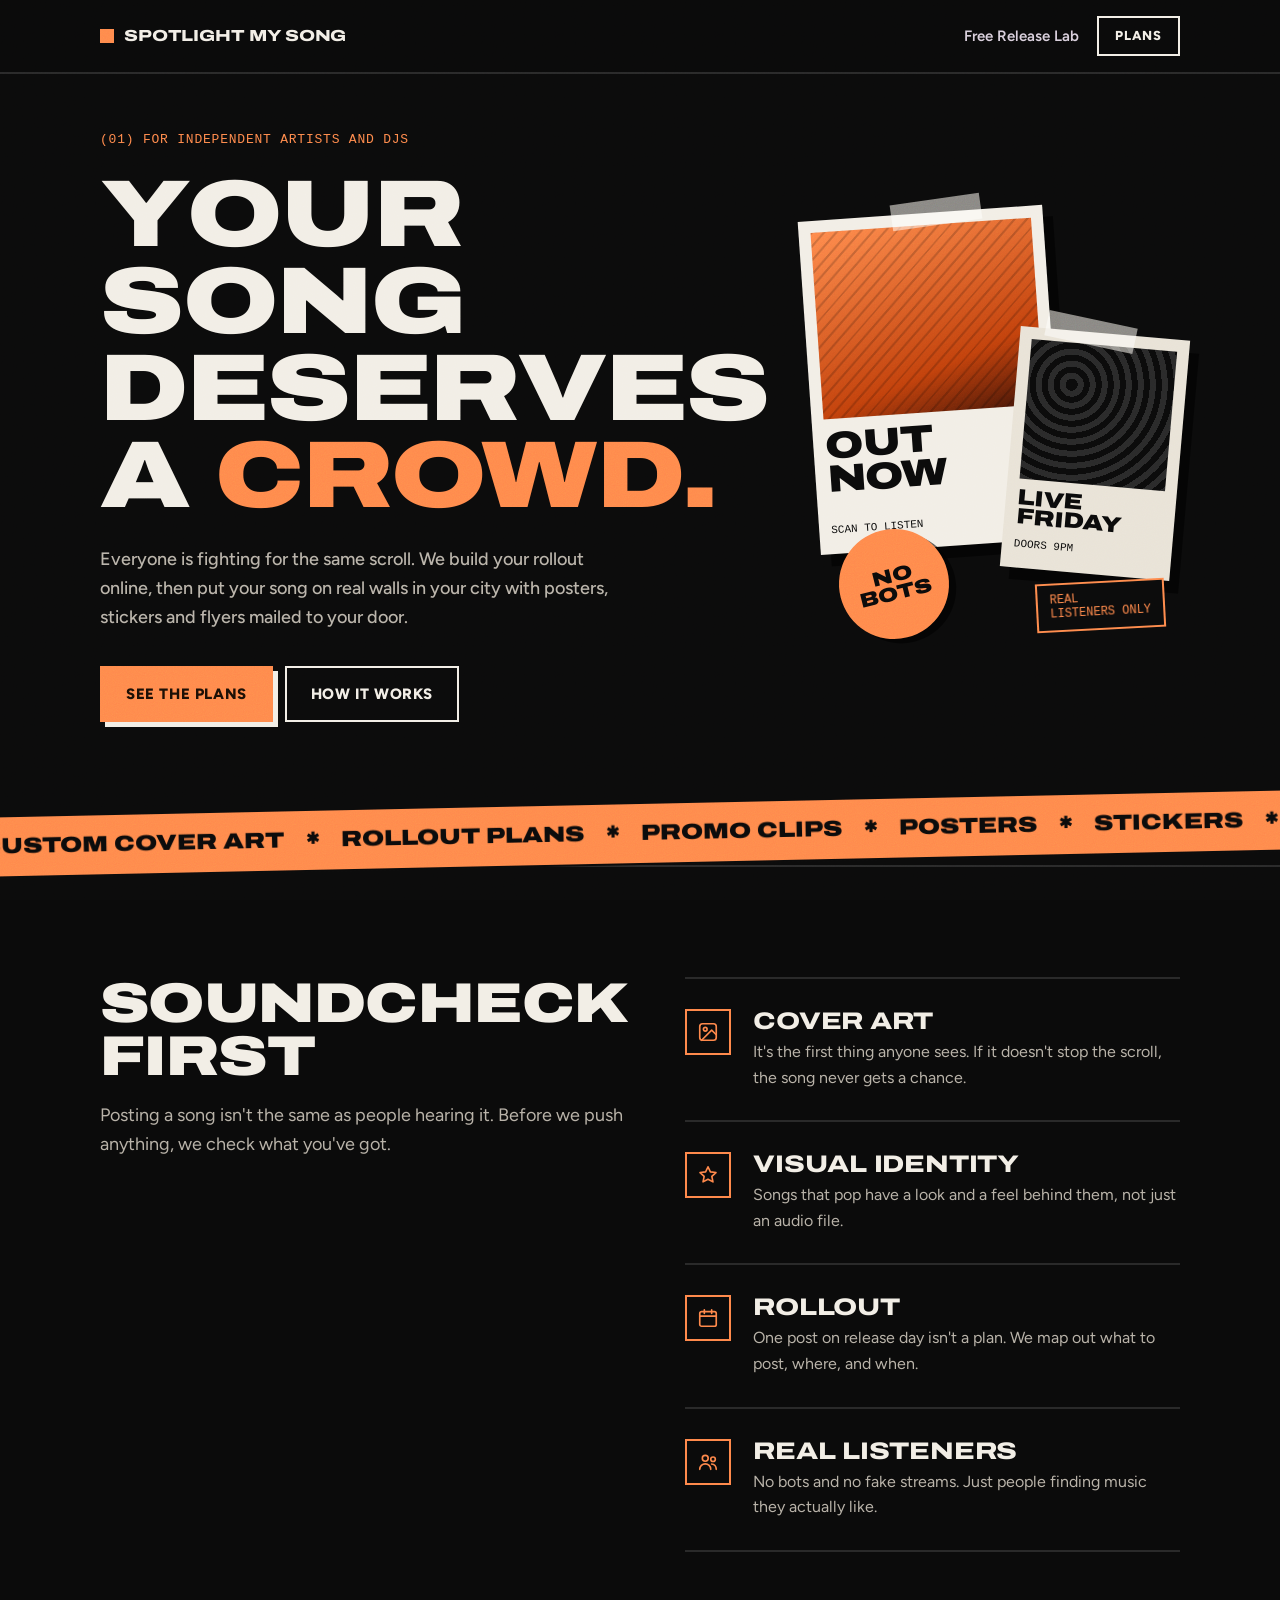
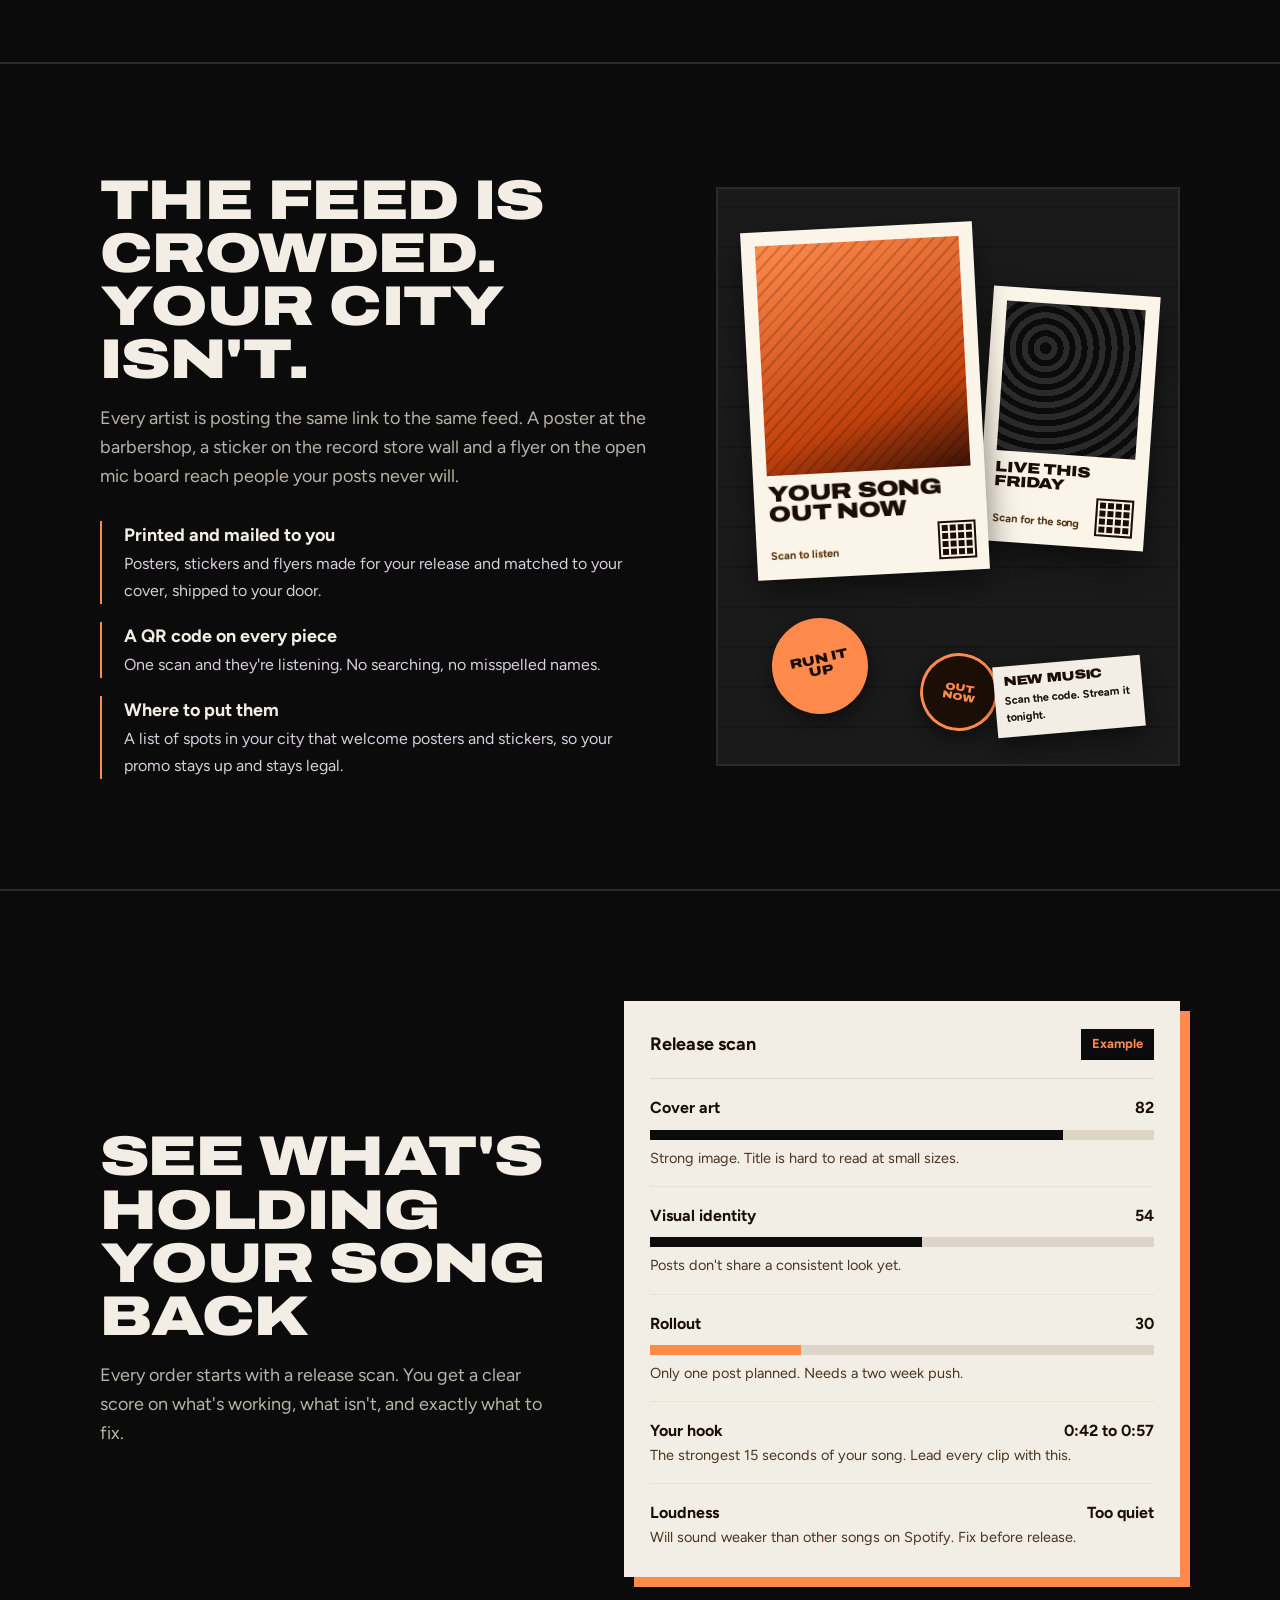
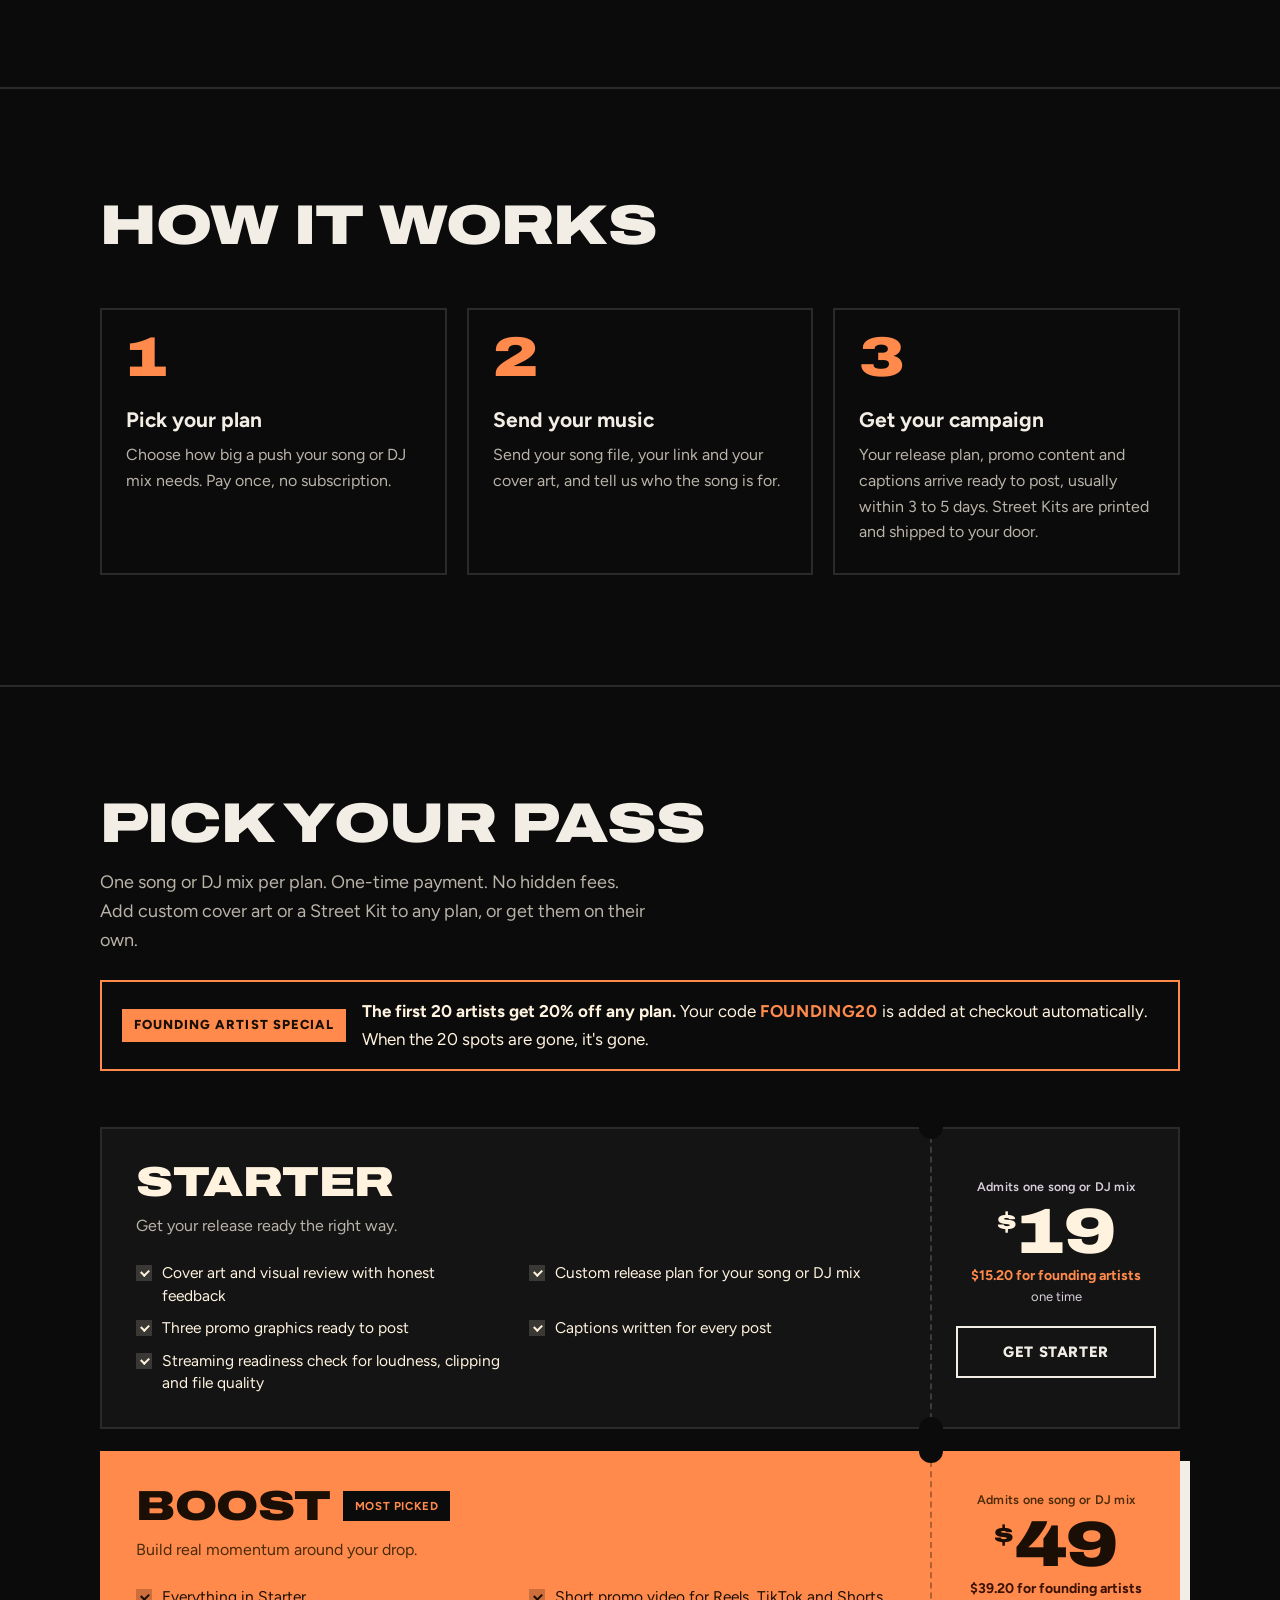
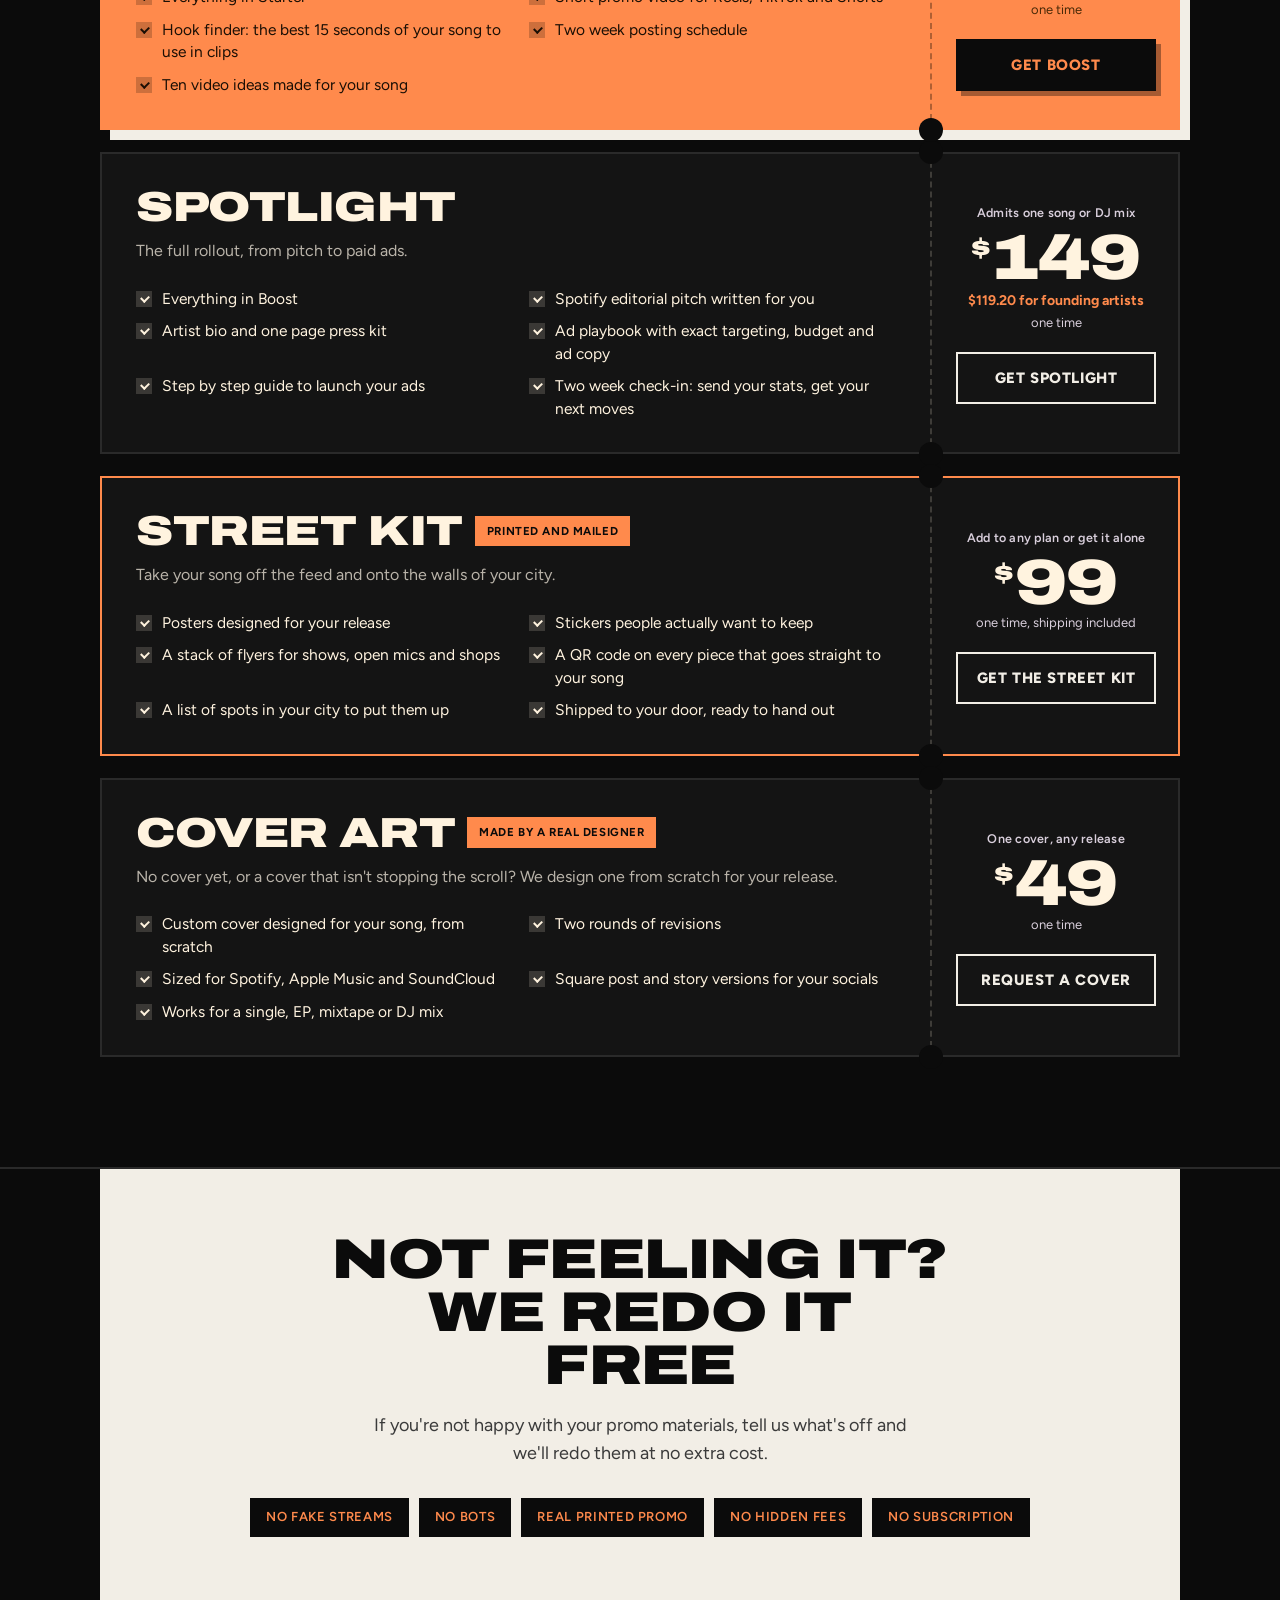
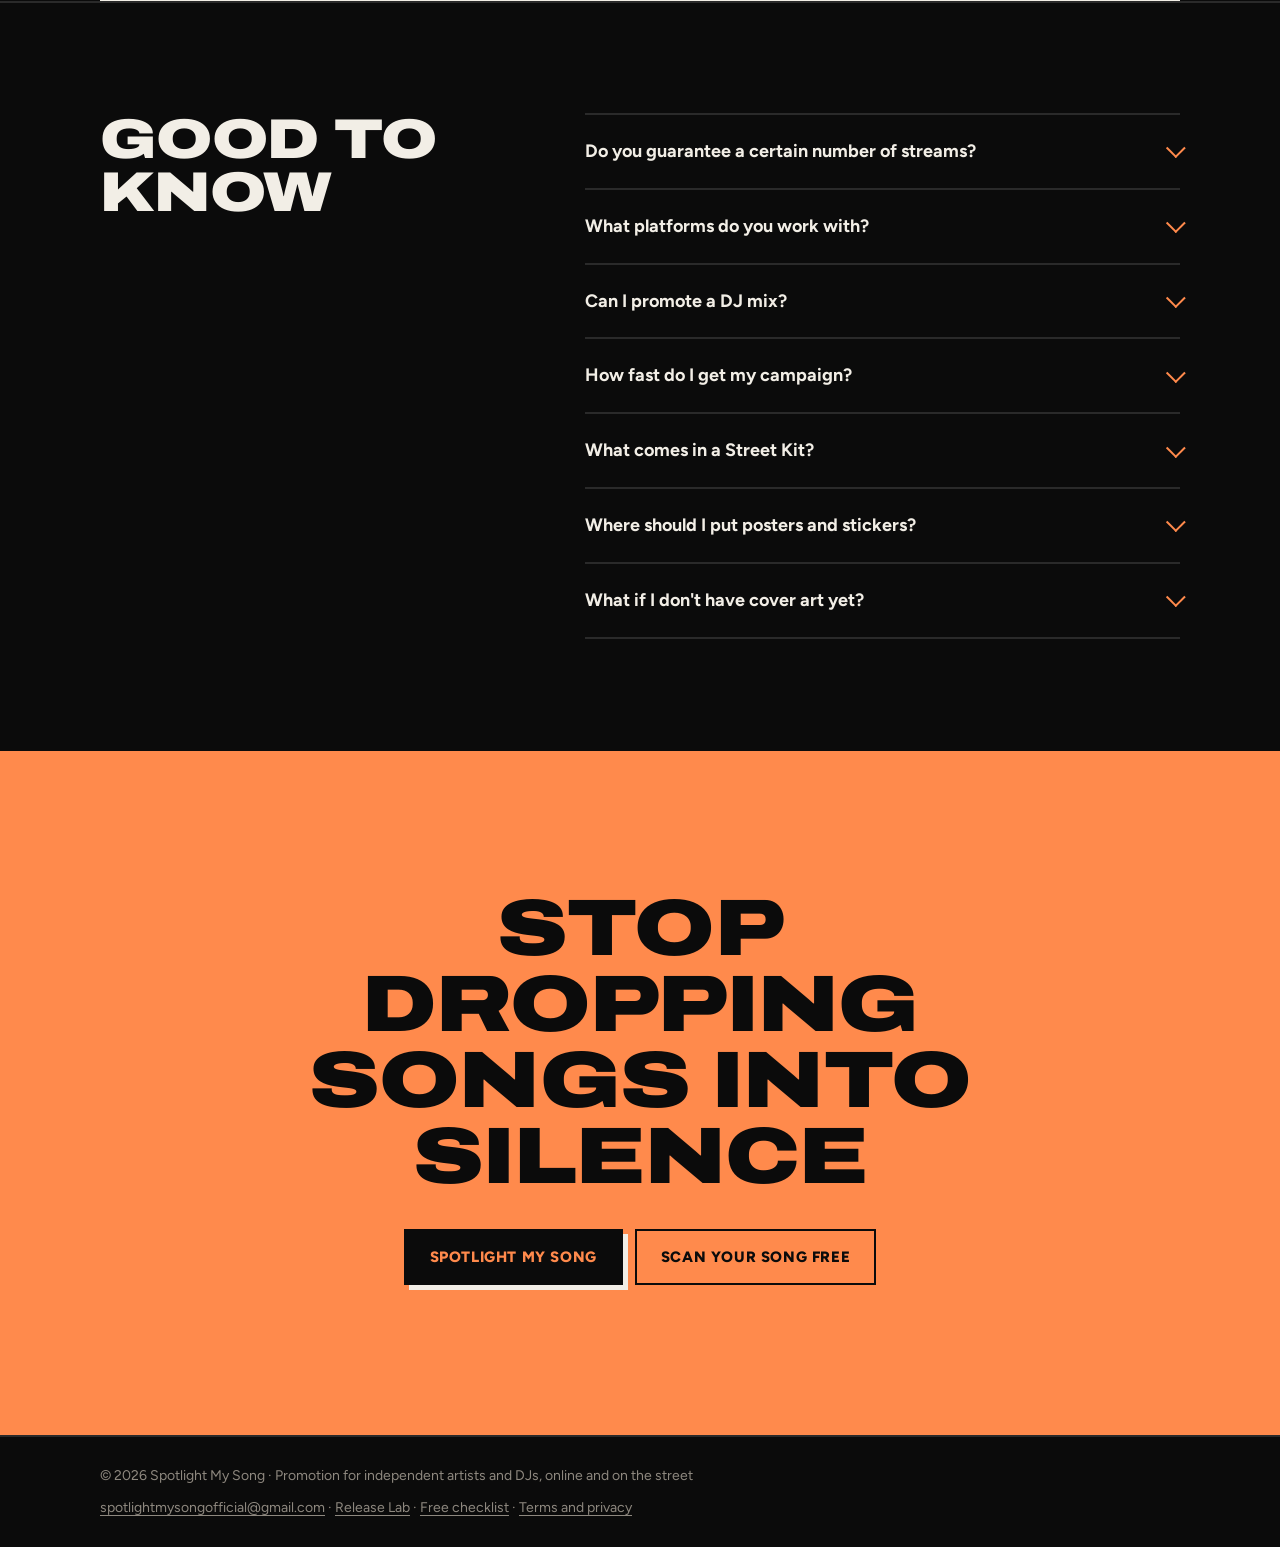
==== index.html @ 92ce1988 "Cover art: one price for any release, drop rush and EP tier Co-Authored-By: Claude Opus 5.5 <noreply" ====
<!doctype html>
<html lang="en">
<head>
<meta charset="utf-8">
<meta name="color-scheme" content="dark">
<meta name="darkreader-lock">

<meta name="viewport" content="width=device-width, initial-scale=1">
<title>Spotlight My Song</title>
<meta name="description" content="Promotion for independent artists and DJs, online and on the street. Release plans, promo content, ad campaigns and printed Street Kits with posters, stickers and flyers mailed to your door.">
<meta name="theme-color" content="#0B0B0B">
<link rel="icon" href="/favicon.png" type="image/png">
<link rel="apple-touch-icon" href="/favicon.png">
<meta property="og:type" content="website">
<meta property="og:url" content="https://spotlightmysong.com/">
<meta property="og:title" content="Spotlight My Song | Promotion for independent artists and DJs">
<meta property="og:description" content="Cover art review, release plans, promo graphics and ad playbooks for your song. One payment, no fake streams.">
<meta property="og:image" content="https://spotlightmysong.com/og.jpg">
<meta name="twitter:card" content="summary_large_image">
<link rel="preconnect" href="https://fonts.googleapis.com">
<link rel="preconnect" href="https://fonts.gstatic.com" crossorigin>
<link href="https://fonts.googleapis.com/css2?family=Big+Shoulders+Display:wght@700;800;900&family=Archivo:wdth,wght@125,800;125,900&family=Figtree:wght@400;500;600;700&display=swap" rel="stylesheet">
<style>
:root{
  --night:#0E0A12;
  --night-2:#18111E;
  --night-3:#221828;
  --line:#33283B;
  --cream:#FFF3DF;
  --smoke:#D9CFDC;
  --tungsten:#FFC46B;
  --amber:#FF9A2E;
  --ember:#E2572F;
  --rose:#E8547F;
}
*{box-sizing:border-box;margin:0;padding:0}
html{scroll-behavior:smooth}
body{background:var(--night);color:var(--cream);font-family:Figtree,system-ui,sans-serif;font-size:17px;line-height:1.6;overflow-x:hidden;-webkit-font-smoothing:antialiased}
a{color:inherit;text-decoration:none}
:focus-visible{outline:2px solid var(--tungsten);outline-offset:3px;border-radius:6px}
.wrap{max-width:1120px;margin:0 auto;padding:0 20px}
.display{font-family:"Big Shoulders Display",Impact,sans-serif;font-weight:900;text-transform:uppercase;line-height:.9;letter-spacing:.005em}

/* film grain over everything, like a photo taken in a venue */
body::after{content:"";position:fixed;inset:0;pointer-events:none;z-index:100;opacity:.09;mix-blend-mode:overlay;
  background-image:url("data:image/svg+xml,%3Csvg xmlns='http://www.w3.org/2000/svg' width='160' height='160'%3E%3Cfilter id='n'%3E%3CfeTurbulence type='fractalNoise' baseFrequency='.9' numOctaves='2' stitchTiles='stitch'/%3E%3C/filter%3E%3Crect width='100%25' height='100%25' filter='url(%23n)'/%3E%3C/svg%3E")}

/* buttons */
.btn{display:inline-flex;align-items:center;justify-content:center;gap:8px;font-weight:700;font-size:16px;padding:16px 30px;border-radius:999px;
  background:linear-gradient(135deg,#FFE0A3,var(--tungsten) 35%,var(--amber));color:#1B0F05;
  box-shadow:0 0 0 1px rgba(255,214,150,.6) inset,0 10px 40px rgba(255,154,46,.35);transition:transform .15s,box-shadow .15s}
.btn:hover{transform:translateY(-2px);box-shadow:0 0 0 1px rgba(255,214,150,.8) inset,0 14px 50px rgba(255,154,46,.5)}
.btn.line{background:rgba(255,243,223,.04);color:var(--cream);box-shadow:0 0 0 1px rgba(255,243,223,.28) inset;backdrop-filter:blur(6px)}

/* nav */
nav{position:absolute;top:0;left:0;right:0;z-index:30}
nav .wrap{display:flex;align-items:center;justify-content:space-between;height:72px}
.logo{white-space:nowrap;display:flex;align-items:center;gap:10px;font-family:"Big Shoulders Display",Impact,"Arial Narrow",sans-serif;font-weight:800;font-size:22px;text-transform:uppercase;letter-spacing:.02em}
.logo svg{width:26px;height:26px}
.nav-link{font-weight:600;font-size:15px;padding:10px 18px;border-radius:999px;box-shadow:0 0 0 1px rgba(255,243,223,.3) inset}
.nav-r{display:flex;align-items:center;gap:18px}
.nav-text{font-weight:600;font-size:15px;color:var(--smoke)}
.nav-text:hover{color:var(--cream)}
@media(max-width:640px){.nav-text{display:none}}

/* ===== HERO: the concert ===== */
.hero{position:relative;min-height:100svh;min-height:100vh;display:flex;flex-direction:column;overflow:hidden;isolation:isolate;
  background:
    radial-gradient(120% 60% at 50% 100%,rgba(255,154,46,.30),transparent 60%),
    radial-gradient(60% 45% at 50% 62%,rgba(232,84,127,.16),transparent 70%),
    linear-gradient(180deg,#07050A 0%,#120B17 45%,#1E1220 100%)}
.rig{position:absolute;top:0;left:0;right:0;height:14px;background:linear-gradient(180deg,#000,#0A070C);z-index:3}
.lamp{position:absolute;top:6px;width:16px;height:16px;border-radius:50%;transform:translateX(-50%);
  background:radial-gradient(circle,#FFFDF5 0 30%,#FFD58A 55%,rgba(255,154,46,0) 72%);
  box-shadow:0 0 30px 10px rgba(255,200,110,.55),0 0 90px 30px rgba(255,154,46,.25);opacity:0;animation:on .6s forwards}
.beam{position:absolute;top:10px;width:560px;height:115%;--o:.7;transform-origin:50% 0;transform:translateX(-50%) rotate(var(--r));
  background:linear-gradient(180deg,rgba(255,236,190,.62) 0%,rgba(255,196,107,.30) 30%,rgba(255,154,46,.10) 62%,rgba(255,154,46,0) 88%);
  clip-path:polygon(48.6% 0,51.4% 0,100% 100%,0 100%);filter:blur(7px);mix-blend-mode:screen;z-index:2;opacity:0;
  animation:on 1.2s forwards,sway var(--d) ease-in-out infinite alternate}
.beam.rose{background:linear-gradient(180deg,rgba(255,190,210,.45) 0%,rgba(232,84,127,.22) 35%,rgba(232,84,127,0) 80%)}
@keyframes on{to{opacity:var(--o,1)}}
@keyframes sway{from{transform:translateX(-50%) rotate(var(--r))}to{transform:translateX(-50%) rotate(var(--r2))}}
.haze{position:absolute;inset:0;z-index:2;pointer-events:none;
  background:radial-gradient(70% 35% at 30% 55%,rgba(255,220,170,.07),transparent 70%),radial-gradient(60% 30% at 75% 48%,rgba(255,200,150,.06),transparent 70%)}
#dust{position:absolute;inset:0;width:100%;height:100%;z-index:2;pointer-events:none;mix-blend-mode:screen}
#crowd{position:absolute;left:0;right:0;bottom:-2px;width:100%;height:42%;z-index:4;pointer-events:none}
.hero-copy{position:relative;z-index:5;flex:1;display:flex;flex-direction:column;align-items:center;justify-content:center;text-align:center;padding:120px 20px 34vh}
.hero h1{font-size:clamp(64px,13.5vw,168px);max-width:12ch;color:#FFFFFF;
  text-shadow:0 2px 0 rgba(0,0,0,.55),0 6px 30px rgba(0,0,0,.85)}
.hero-copy::before{content:"";position:absolute;left:50%;top:44%;width:min(980px,150vw);height:min(760px,95vh);transform:translate(-50%,-50%);z-index:-1;pointer-events:none;
  background:radial-gradient(closest-side,rgba(8,5,11,.88),rgba(8,5,11,.6) 55%,rgba(8,5,11,0))}

.hero p{font-size:clamp(17px,2.2vw,20px);font-weight:500;color:#FFFFFF;max-width:34ch;margin:22px auto 32px;text-shadow:0 1px 2px rgba(0,0,0,.9),0 2px 18px rgba(0,0,0,.85)}
.cta-row{display:flex;flex-wrap:wrap;gap:12px;justify-content:center}

/* ===== sections ===== */
section{padding:110px 0}
.h2{font-size:clamp(48px,8vw,96px)}
.sub{color:var(--smoke);font-size:18px;max-width:46ch;margin-top:18px}

/* soundcheck */
.soundcheck .grid{display:grid;grid-template-columns:5fr 7fr;gap:60px;align-items:start}
.soundcheck .head{position:sticky;top:40px}
.checks{list-style:none;border-top:1px solid var(--line)}
.checks li{display:grid;grid-template-columns:auto 1fr;gap:6px 22px;padding:30px 0;border-bottom:1px solid var(--line)}
.checks .ico{grid-row:span 2;width:46px;height:46px;border-radius:50%;display:grid;place-items:center;
  background:radial-gradient(circle at 50% 35%,rgba(255,196,107,.28),rgba(255,154,46,.06));box-shadow:0 0 0 1px rgba(255,196,107,.35) inset}
.checks .ico svg{width:22px;height:22px;stroke:var(--tungsten);fill:none;stroke-width:1.8;stroke-linecap:round;stroke-linejoin:round}
.checks h3{font-family:"Big Shoulders Display",Impact,"Arial Narrow",sans-serif;font-weight:800;font-size:32px;text-transform:uppercase;line-height:1}
.checks p{color:var(--smoke);font-size:16px}


/* release scan */
.scan .grid{display:grid;grid-template-columns:5fr 6fr;gap:60px;align-items:center}
.scan-card{background:#FBF4E8;color:#1B0F05;border-radius:24px;padding:28px 26px;box-shadow:0 30px 80px rgba(0,0,0,.5),0 0 0 1px rgba(255,196,107,.5)}
.scan-top{display:flex;justify-content:space-between;align-items:center;gap:12px;padding-bottom:18px;border-bottom:1px solid #E6D6BD}
.scan-top b{font-size:18px}
.scan-top span{font-size:13px;font-weight:700;color:#7A4A12;background:#FFE3B0;padding:5px 11px;border-radius:999px}
.row{padding:16px 0;border-bottom:1px solid #EFE2CC}
.row:last-child{border-bottom:0;padding-bottom:0}
.row .t{display:flex;justify-content:space-between;font-weight:700;font-size:16px}
.bar{height:10px;border-radius:999px;background:#EADCC4;margin:9px 0 7px;overflow:hidden}
.bar i{display:block;height:100%;border-radius:999px;background:linear-gradient(90deg,var(--amber),#FFB547)}
.bar i.low{background:linear-gradient(90deg,#C9402A,var(--ember))}
.row p{font-size:14.5px;color:#4A3420}
@media (max-width:860px){.scan .grid{grid-template-columns:1fr;gap:36px}}

/* street */
.street{background:linear-gradient(180deg,var(--night),#140D18)}
.street .grid{display:grid;grid-template-columns:6fr 5fr;gap:60px;align-items:center}
.street .points{list-style:none;margin-top:30px;display:grid;gap:18px}
.street .points li{padding-left:22px;border-left:2px solid var(--tungsten)}
.street .points b{display:block;font-size:18px}
.street .points span{color:var(--smoke);font-size:16px}
.wall{position:relative;aspect-ratio:4/5;border-radius:24px;overflow:hidden;
  background:repeating-linear-gradient(0deg,#2A1E2C 0 38px,#241926 38px 40px),#2A1E2C;box-shadow:0 0 0 1px var(--line) inset,0 30px 80px rgba(0,0,0,.45)}
.wall::before{content:"";position:absolute;inset:0;background:radial-gradient(70% 60% at 50% 20%,rgba(255,196,107,.22),transparent 70%)}
.poster{position:absolute;background:#FBF4E8;color:#1B0F05;padding:14px;box-shadow:0 14px 30px rgba(0,0,0,.5);display:flex;flex-direction:column}
.poster .art{flex:1;border-radius:4px;background:radial-gradient(60% 50% at 50% 35%,#FFC46B,#E2572F 60%,#3A1A2A)}
.poster b{font-family:"Big Shoulders Display",Impact,sans-serif;font-weight:900;text-transform:uppercase;line-height:.9;margin-top:10px}
.poster small{font-size:11px;font-weight:700;color:#5A3712;display:flex;justify-content:space-between;align-items:end;margin-top:6px}
.qr{width:34px;height:34px;flex:none;background:
  conic-gradient(from 90deg at 30% 30%,#1B0F05 25%,transparent 0) 0 0/8px 8px,#FBF4E8;outline:2px solid #1B0F05}
.p1{left:7%;top:7%;width:50%;height:60%;transform:rotate(-3deg);z-index:2}
.p1 b{font-size:clamp(20px,3.4vw,30px)}
.p2{right:6%;top:18%;width:36%;height:44%;transform:rotate(4deg)}
.p2 b{font-size:clamp(15px,2.4vw,20px)}
.p2 .art{background:radial-gradient(60% 50% at 50% 40%,#E8547F,#3A1A2A 70%)}
.sticker{position:absolute;border-radius:50%;display:grid;place-items:center;text-align:center;font-family:"Big Shoulders Display",Impact,sans-serif;font-weight:900;text-transform:uppercase;line-height:.9;box-shadow:0 8px 18px rgba(0,0,0,.45)}
.s1{left:12%;bottom:9%;width:96px;height:96px;background:var(--tungsten);color:#1B0F05;font-size:18px;transform:rotate(-12deg)}
.s2{left:44%;bottom:6%;width:78px;height:78px;background:#1B0F05;color:var(--tungsten);font-size:14px;transform:rotate(9deg);box-shadow:0 0 0 3px var(--tungsten) inset,0 8px 18px rgba(0,0,0,.45)}
.flyer{position:absolute;right:8%;bottom:6%;width:32%;background:#FFE3B0;color:#1B0F05;padding:10px;font-size:11px;font-weight:700;transform:rotate(-5deg);box-shadow:0 10px 22px rgba(0,0,0,.45)}
.flyer b{display:block;font-family:"Big Shoulders Display",Impact,sans-serif;font-weight:900;font-size:18px;text-transform:uppercase;line-height:.9;margin-bottom:4px}
@media (max-width:860px){.street .grid{grid-template-columns:1fr;gap:40px}.wall{max-width:440px;width:100%;margin:0 auto}}

/* steps */
.how{background:linear-gradient(180deg,var(--night),var(--night-2))}
.steps{display:grid;grid-template-columns:repeat(3,1fr);gap:20px;margin-top:56px;list-style:none;counter-reset:s}
.steps li{position:relative;padding:28px 26px 30px;border-radius:20px;background:rgba(255,243,223,.03);box-shadow:0 0 0 1px var(--line) inset}
.steps li::before{counter-increment:s;content:counter(s);display:block;font-family:"Big Shoulders Display",Impact,"Arial Narrow",sans-serif;font-weight:900;font-size:76px;line-height:.8;margin-bottom:22px;
  color:var(--tungsten)}
.steps h3{font-size:21px;font-weight:700;margin-bottom:6px}
.steps p{color:var(--smoke);font-size:16px}

/* ===== tickets ===== */
.plans{background:var(--night-2);position:relative;overflow:hidden}
.plans::before{content:"";position:absolute;top:-200px;left:50%;width:900px;height:600px;transform:translateX(-50%);
  background:radial-gradient(closest-side,rgba(255,170,80,.16),transparent);pointer-events:none}
.plans .wrap{position:relative}
.plans-head{display:flex;justify-content:space-between;align-items:end;gap:20px;flex-wrap:wrap}
.founding{margin:26px 0 6px;padding:18px 22px;border-radius:18px;background:linear-gradient(135deg,rgba(255,196,107,.16),rgba(232,84,127,.10));box-shadow:0 0 0 1px rgba(255,196,107,.45) inset;display:flex;gap:16px;align-items:center;flex-wrap:wrap}
.founding p{color:var(--cream);margin:0;flex:1;min-width:240px}
.f-tag{font-weight:800;font-size:13px;letter-spacing:.08em;text-transform:uppercase;background:var(--tungsten);color:#1B0F05;padding:6px 12px;border-radius:99px}
.founding .code{color:var(--tungsten);letter-spacing:.04em}
.fprice{font-size:14px;font-weight:700;color:var(--tungsten);margin-top:2px}
.ticket.vip .fprice{color:#7A2E00}
.tickets{display:flex;flex-direction:column;gap:22px;margin-top:56px}
.ticket{--paper:var(--night-3);--ink:var(--cream);--muted:var(--smoke);--perf:rgba(255,243,223,.18);
  position:relative;display:grid;grid-template-columns:1fr 250px;background:var(--paper);color:var(--ink);border-radius:22px;
  box-shadow:0 0 0 1px rgba(255,243,223,.08) inset,0 30px 60px rgba(0,0,0,.35)}
.ticket .main{padding:34px 36px}
.ticket .top{display:flex;align-items:center;gap:12px;flex-wrap:wrap}
.ticket h3{font-family:"Big Shoulders Display",Impact,"Arial Narrow",sans-serif;font-weight:900;font-size:56px;text-transform:uppercase;line-height:.85}
.tag{font-size:13px;font-weight:700;padding:6px 12px;border-radius:999px;background:#1B0F05;color:var(--tungsten)}
.ticket .pitch{color:var(--muted);margin-top:10px;font-size:16px}
.ticket ul{list-style:none;display:grid;grid-template-columns:1fr 1fr;gap:10px 28px;margin-top:24px}
.ticket li{position:relative;padding-left:26px;font-size:15.5px;line-height:1.45}
.ticket li::before{content:"";position:absolute;left:0;top:3px;width:16px;height:16px;border-radius:50%;background:currentColor;opacity:.16}
.ticket li::after{content:"";position:absolute;left:5px;top:7px;width:6px;height:4px;border-left:2px solid currentColor;border-bottom:2px solid currentColor;transform:rotate(-45deg)}
.stub{position:relative;display:flex;flex-direction:column;justify-content:center;align-items:center;text-align:center;padding:30px 24px;border-left:2px dashed var(--perf)}
.stub::before,.stub::after{content:"";position:absolute;left:-13px;width:24px;height:24px;border-radius:50%;background:var(--night-2)}
.stub::before{top:-12px}.stub::after{bottom:-12px}
.admit{font-size:12.5px;font-weight:600;color:var(--muted);letter-spacing:.02em}
.price{font-family:"Big Shoulders Display",Impact,"Arial Narrow",sans-serif;font-weight:900;font-size:84px;line-height:.9;margin:6px 0 2px;display:flex;align-items:flex-start}
.price sup{font-size:34px;margin-top:8px;margin-right:2px}
.once{font-size:13px;color:var(--muted);margin-bottom:18px}
.stub .btn{width:100%;padding:14px 18px}
.ticket .btn.line{box-shadow:0 0 0 1px var(--tungsten) inset}
.ticket.kit{box-shadow:0 0 0 2px rgba(255,196,107,.45) inset,0 30px 60px rgba(0,0,0,.35)}
.tag.out{background:var(--tungsten);color:#1B0F05}

/* the VIP ticket */
.ticket.vip{--paper:linear-gradient(115deg,#FFE7B5 0%,#FFC46B 38%,#FF9A2E 100%);--ink:#1B0F05;--muted:#5A3712;--perf:rgba(27,15,5,.35);
  background:var(--paper);box-shadow:0 0 0 1px rgba(255,240,200,.6) inset,0 30px 90px rgba(255,154,46,.35)}
.ticket.vip,.ticket.vip h3,.ticket.vip li,.ticket.vip .price,.ticket.vip .price sup{color:#1B0F05}
.ticket.vip .pitch,.ticket.vip .admit,.ticket.vip .once{color:#4A2A08}
.ticket.vip .main,.ticket.vip .stub{position:relative;z-index:1}
.ticket.vip li::before{opacity:.22}
/* Keep dark-on-gold text dark even when a browser night mode rewrites colors */
:root{color-scheme:dark}
.btn:not(.line){-webkit-text-fill-color:#1B0F05}
.f-tag{-webkit-text-fill-color:#1B0F05}
.ticket.vip h3,.ticket.vip li,.ticket.vip .price,.ticket.vip .price sup{-webkit-text-fill-color:#1B0F05}
.ticket.vip .pitch,.ticket.vip .admit,.ticket.vip .once{-webkit-text-fill-color:#4A2A08}
.ticket.vip .fprice{-webkit-text-fill-color:#7A2E00}
.ticket.vip .tag{-webkit-text-fill-color:var(--tungsten)}
.ticket.vip .btn{-webkit-text-fill-color:currentColor}
.ticket.vip li::before{background:#1B0F05!important}
.ticket.vip li::after{border-color:#1B0F05!important}

.ticket.vip .btn{background:#1B0F05;color:#FFE1A6;box-shadow:none}
.ticket.vip .btn:hover{box-shadow:0 10px 30px rgba(27,15,5,.35)}
.ticket.vip::after{content:"";position:absolute;inset:0;border-radius:22px;pointer-events:none;z-index:0;
  background:linear-gradient(105deg,transparent 40%,rgba(255,255,255,.35) 50%,transparent 60%);background-size:250% 100%;animation:shine 6s ease-in-out infinite}
@keyframes shine{0%,60%{background-position:120% 0}100%{background-position:-120% 0}}

/* promise */
.promise{padding:0}
.promise .band{position:relative;overflow:hidden;border-radius:28px;padding:64px 40px;text-align:center;
  background:radial-gradient(80% 120% at 50% 0%,rgba(255,196,107,.30),transparent 60%),var(--night-3);box-shadow:0 0 0 1px var(--line) inset}
.promise .h2{max-width:14ch;margin:0 auto}
.promise .sub{margin:18px auto 0}
.trust{display:flex;flex-wrap:wrap;justify-content:center;gap:10px;margin-top:30px;list-style:none}
.trust li{font-weight:600;font-size:15px;padding:9px 16px;border-radius:999px;background:rgba(255,196,107,.10);box-shadow:0 0 0 1px rgba(255,196,107,.3) inset;color:#FFE1A6}

/* faq */
.faq .grid{display:grid;grid-template-columns:5fr 7fr;gap:60px}
details{border-bottom:1px solid var(--line);padding:22px 0}
details:first-child{border-top:1px solid var(--line)}
summary{cursor:pointer;font-weight:700;font-size:18px;list-style:none;display:flex;justify-content:space-between;align-items:center;gap:20px}
summary::-webkit-details-marker{display:none}
summary::after{content:"";flex:none;width:12px;height:12px;border-right:2px solid var(--tungsten);border-bottom:2px solid var(--tungsten);transform:rotate(45deg) translateY(-4px);transition:transform .2s}
details[open] summary::after{transform:rotate(-135deg) translateY(-2px)}
details p{color:var(--smoke);margin-top:12px;font-size:16px;max-width:60ch}

/* encore */
.encore .h2{color:#fff;text-shadow:0 4px 30px rgba(0,0,0,.8)}
.encore{position:relative;text-align:center;overflow:hidden;padding:140px 0 150px;
  background:radial-gradient(60% 70% at 50% 100%,rgba(255,154,46,.28),transparent 70%),var(--night)}
.encore .beam{height:100%;--o:.45;animation:on 1s forwards,sway var(--d) ease-in-out infinite alternate}
.encore .wrap{position:relative;z-index:3}
.encore .h2{font-size:clamp(56px,11vw,130px);max-width:11ch;margin:0 auto 34px}

footer{border-top:1px solid var(--line);padding:28px 0;color:var(--smoke);font-size:14px}
footer .wrap{display:flex;justify-content:space-between;flex-wrap:wrap;gap:10px}

.toast{position:fixed;left:50%;bottom:24px;transform:translate(-50%,140px);background:#1B0F05;color:#FFE1A6;
  padding:14px 22px;border-radius:14px;font-weight:600;font-size:15px;box-shadow:0 0 0 1px var(--tungsten) inset,0 20px 50px rgba(0,0,0,.5);
  transition:transform .3s,opacity .3s;opacity:0;visibility:hidden;z-index:60;max-width:calc(100% - 32px);text-align:center}
.toast.show{transform:translate(-50%,0);opacity:1;visibility:visible}

@media (max-width:860px){
  section{padding:84px 0}
  .soundcheck .grid,.faq .grid{grid-template-columns:1fr;gap:36px}
  .soundcheck .head{position:static}
  .steps{grid-template-columns:1fr}
  .ticket{grid-template-columns:1fr}
  .ticket .main{padding:28px 24px 24px}
  .ticket h3{font-size:48px}
  .ticket ul{grid-template-columns:1fr}
  .stub{border-left:0;border-top:2px dashed var(--perf);flex-direction:row;flex-wrap:wrap;justify-content:space-between;text-align:left;padding:22px 24px 26px;gap:4px 16px}
  .stub::before,.stub::after{top:-13px;left:auto}
  .stub::before{left:-12px}.stub::after{right:-12px;bottom:auto}
  .stub .admit{width:100%}
  .price{font-size:70px;margin:0}
  .once{margin:0;align-self:center;flex:1}
  .stub .btn{margin-top:14px}
  .promise .band{padding:52px 22px}
}
@media (max-width:600px){
  .hero-copy{padding:110px 20px 30vh}
  .cta-row{flex-direction:column;width:100%;max-width:340px}
  .beam{width:380px}
  #crowd{height:34%}
  .checks h3{font-size:28px}
  .logo{font-size:18px}
  .logo svg{width:22px;height:22px}
}
@media (prefers-reduced-motion:reduce){
  .beam,.lamp{animation:on .01s forwards!important}
  .ticket.vip::after{animation:none}
  html{scroll-behavior:auto}
}

/* ===== Headlines: wide, heavy, modern grotesk ===== */
.display,.logo,.ticket h3,.poster b,.sticker,.flyer b,.steps li::before,.price,.checks h3{font-family:Archivo,"Big Shoulders Display",Impact,sans-serif;font-weight:900;font-stretch:125%;letter-spacing:-.01em}
.display{line-height:.95;color:var(--cream);text-shadow:none}
.hero h1{font-size:clamp(38px,8vw,100px);max-width:13ch;color:#fff;text-shadow:0 6px 30px rgba(0,0,0,.85)}
.h2{font-size:clamp(30px,4.8vw,56px)}
.encore .h2{font-size:clamp(34px,6.6vw,80px);max-width:13ch;text-shadow:0 4px 30px rgba(0,0,0,.8)}
.logo{font-size:16px;font-weight:800}
.ticket h3{font-size:clamp(28px,4vw,42px);line-height:1}
.checks h3{font-size:24px;font-weight:800}
.price{font-size:64px}
.price sup{font-size:26px}
.steps li::before{font-size:56px}
.p1 b{font-size:clamp(15px,2.4vw,22px)}
.p2 b{font-size:clamp(11px,1.7vw,15px)}
.s1{font-size:13px}.s2{font-size:10px}
.flyer b{font-size:13px}
@media (max-width:860px){.price{font-size:56px}}
@media (max-width:600px){.logo{font-size:13px}.checks h3{font-size:22px}}

/* ===================== STREET REDESIGN ===================== */
html,body{overflow-x:clip}
:root{--xink:#0B0B0B;--xpaper:#F2EEE6;--xorange:#FF8A4C;--xline2:#2A2A2A}
body{background:var(--xink);color:var(--xpaper)}
body::after{opacity:.14}
.beam,.lamp,.haze,.rig,#dust,#crowd{display:none!important}
section{border-top:2px solid var(--xline2)}
.display{color:var(--xpaper);text-transform:uppercase}
.display em{font-style:normal;color:var(--xorange)}
.sub,.steps p,.checks p,details p,.ticket .pitch{color:#B9B3A9}

/* buttons: hard edges, offset shadow */
.btn{border-radius:0;background:var(--xorange);color:#0B0B0B;-webkit-text-fill-color:#0B0B0B;box-shadow:5px 5px 0 var(--xpaper);text-transform:uppercase;letter-spacing:.04em;font-weight:800;font-size:15px;padding:16px 26px;transition:transform .12s,box-shadow .12s}
.btn:hover{transform:translate(-2px,-2px);box-shadow:7px 7px 0 var(--xpaper)}
.btn:active{transform:translate(3px,3px);box-shadow:2px 2px 0 var(--xpaper)}
.btn.line{background:transparent;color:var(--xpaper);-webkit-text-fill-color:var(--xpaper);box-shadow:inset 0 0 0 2px var(--xpaper);backdrop-filter:none}
.btn.line:hover{box-shadow:inset 0 0 0 2px var(--xorange);color:var(--xorange);-webkit-text-fill-color:var(--xorange);transform:none}
.nav-link{border-radius:0;box-shadow:inset 0 0 0 2px var(--xpaper);text-transform:uppercase;font-size:13px;letter-spacing:.06em;font-weight:800}
.logo svg{display:none}
.logo::before{content:"";width:14px;height:14px;background:var(--xorange)}
nav{border-bottom:2px solid var(--xline2);background:rgba(11,11,11,.85);backdrop-filter:blur(8px)}

/* hero */
.hero{min-height:auto;background:var(--xink);display:block;padding:130px 0 70px}
.hero-grid{display:grid;grid-template-columns:7fr 5fr;gap:40px;align-items:center}
.hero-copy{align-items:flex-start;text-align:left;padding:0;flex:none}
.hero-copy::before{display:none}
.kicker{font-family:ui-monospace,"SFMono-Regular",Menlo,monospace;font-size:13px;letter-spacing:.06em;text-transform:uppercase;color:var(--xorange);margin-bottom:20px;display:block}
.hero h1{max-width:none;text-shadow:none;color:var(--xpaper);font-size:clamp(40px,7.4vw,104px);line-height:.92}
.hero p{text-shadow:none;color:#B9B3A9;margin:26px 0 34px;max-width:44ch;font-size:18px}
.cta-row{justify-content:flex-start}
.collage{position:relative;aspect-ratio:4/5;max-width:440px;width:100%;justify-self:end}
.c-poster{position:absolute;background:var(--xpaper);color:#0B0B0B;padding:12px 12px 14px;display:flex;flex-direction:column;box-shadow:10px 12px 0 rgba(0,0,0,.6)}
.c-art{flex:1;display:block;background:
  repeating-linear-gradient(135deg,rgba(0,0,0,.18) 0 2px,transparent 2px 9px),
  linear-gradient(160deg,var(--xorange),#C2410C 70%,#3B1206)}
.c2 .c-art{background:repeating-radial-gradient(circle at 30% 30%,#0B0B0B 0 6px,#2A2A2A 6px 12px)}
.c-poster b{font-family:Archivo,Impact,sans-serif;font-weight:900;font-stretch:125%;text-transform:uppercase;line-height:.9;margin-top:10px;letter-spacing:-.01em}
.c-poster small{display:flex;justify-content:space-between;align-items:end;font-family:ui-monospace,Menlo,monospace;font-size:11px;text-transform:uppercase;margin-top:8px}
.c1{left:0;top:4%;width:66%;height:72%;transform:rotate(-4deg)}
.c1 b{font-size:clamp(22px,3vw,38px)}
.c2{right:0;top:30%;width:46%;height:52%;transform:rotate(5deg);background:#E9E3D7}
.c2 b{font-size:clamp(14px,1.8vw,22px)}
.tape{position:absolute;width:90px;height:26px;background:rgba(242,238,230,.55);mix-blend-mode:screen}
.t1{left:22%;top:1%;transform:rotate(-8deg)}
.t2{right:12%;top:27%;transform:rotate(12deg)}
.c-sticker{position:absolute;left:8%;bottom:4%;width:110px;height:110px;border-radius:50%;background:var(--xorange);color:#0B0B0B;display:grid;place-items:center;text-align:center;font-family:Archivo,Impact,sans-serif;font-weight:900;font-stretch:125%;text-transform:uppercase;font-size:20px;line-height:.9;transform:rotate(-14deg);box-shadow:6px 6px 0 rgba(0,0,0,.6)}
.c-tag{position:absolute;right:4%;bottom:6%;background:#0B0B0B;color:var(--xorange);border:2px solid var(--xorange);padding:8px 12px;font-family:ui-monospace,Menlo,monospace;font-size:12px;text-transform:uppercase;line-height:1.2;transform:rotate(-3deg)}
@media (max-width:860px){.hero{padding:110px 0 50px}.hero-grid{grid-template-columns:1fr}.collage{justify-self:center;max-width:340px;margin-top:10px}}
@media (max-width:600px){.cta-row{flex-direction:row;flex-wrap:wrap;max-width:none}.cta-row .btn{flex:1 1 auto}}

/* ticker */
.ticker{background:var(--xorange);color:#0B0B0B;overflow:hidden;border-top:2px solid #0B0B0B;border-bottom:2px solid #0B0B0B;transform:rotate(-1.2deg);margin:10px -20px 0;position:relative;z-index:2}
.track{display:flex;width:max-content;animation:tick 28s linear infinite}
.track span{font-family:Archivo,Impact,sans-serif;font-weight:900;font-stretch:125%;text-transform:uppercase;font-size:22px;padding:12px 0;white-space:nowrap}
.track span::after{content:"\2731";margin:0 22px;font-size:16px;vertical-align:3px}
@keyframes tick{to{transform:translateX(-50%)}}

/* soundcheck */
.checks{border-top:2px solid var(--xline2)}
.checks li{border-bottom:2px solid var(--xline2)}
.checks .ico{border-radius:0;background:transparent;box-shadow:inset 0 0 0 2px var(--xorange)}
.checks .ico svg{stroke:var(--xorange)}
.checks h3{text-transform:uppercase}

/* street wall */
.street{background:var(--xink)}
.wall{border-radius:0;background:repeating-linear-gradient(0deg,#1A1A1A 0 38px,#151515 38px 40px);box-shadow:inset 0 0 0 2px var(--xline2)}
.wall::before{background:none}
.street .points li{border-left-color:var(--xorange)}
.poster .art{border-radius:0;background:repeating-linear-gradient(135deg,rgba(0,0,0,.18) 0 2px,transparent 2px 9px),linear-gradient(160deg,var(--xorange),#C2410C 70%,#3B1206)}
.p2 .art{background:repeating-radial-gradient(circle at 30% 30%,#0B0B0B 0 6px,#2A2A2A 6px 12px)}
.s1{background:var(--xorange)}
.s2{color:var(--xorange);box-shadow:0 0 0 3px var(--xorange) inset,0 8px 18px rgba(0,0,0,.45)}
.flyer{background:var(--xpaper)}

/* scan card */
.scan-card{border-radius:0;background:var(--xpaper);box-shadow:10px 10px 0 var(--xorange)}
.scan-top span{border-radius:0;background:#0B0B0B;color:var(--xorange)}
.bar{border-radius:0;background:#DDD5C7}.bar i{border-radius:0;background:#0B0B0B}.bar i.low{background:var(--xorange)}

/* steps */
.how{background:var(--xink)}
.steps li{border-radius:0;background:transparent;box-shadow:inset 0 0 0 2px var(--xline2)}
.steps li::before{color:var(--xorange)}

/* plans */
.plans{background:var(--xink)}
.plans::before{display:none}
.ticket{border-radius:0;--paper:#141414;box-shadow:inset 0 0 0 2px var(--xline2)}
.ticket.kit{box-shadow:inset 0 0 0 2px var(--xorange)}
.stub::before,.stub::after{background:var(--xink)}
.tag{border-radius:0;background:var(--xorange);color:#0B0B0B;-webkit-text-fill-color:#0B0B0B;text-transform:uppercase;letter-spacing:.05em;font-size:11.5px}
.ticket.vip{--paper:var(--xorange);background:var(--xorange);box-shadow:10px 10px 0 var(--xpaper)}
.ticket.vip::after{display:none}
.ticket.vip .tag{background:#0B0B0B;color:var(--xorange);-webkit-text-fill-color:var(--xorange)}
.ticket.vip .btn{background:#0B0B0B;color:var(--xorange);-webkit-text-fill-color:var(--xorange);box-shadow:5px 5px 0 rgba(0,0,0,.35)}
.ticket.vip .btn:hover{box-shadow:7px 7px 0 rgba(0,0,0,.35)}
.ticket .btn.line{box-shadow:inset 0 0 0 2px var(--xpaper)}
.ticket li::before{border-radius:0}
.founding{border-radius:0;background:transparent;box-shadow:inset 0 0 0 2px var(--xorange)}
.f-tag{border-radius:0;background:var(--xorange)}
.fprice{color:var(--xorange)}.ticket.vip .fprice{color:#3B1206;-webkit-text-fill-color:#3B1206}

/* promise, faq, encore */
.promise .band{border-radius:0;background:var(--xpaper);color:#0B0B0B;box-shadow:none}
.promise .band .h2{color:#0B0B0B}
.promise .band .sub{color:#3A3A3A}
.trust li{border-radius:0;background:#0B0B0B;color:var(--xorange);box-shadow:none;text-transform:uppercase;font-size:13px;letter-spacing:.05em}
details,details:first-child{border-color:var(--xline2);border-width:2px}
summary::after{border-color:var(--xorange)}
.encore{background:var(--xorange);border-top:2px solid #0B0B0B}
.encore .h2{color:#0B0B0B;text-shadow:none}
.encore .btn{background:#0B0B0B;color:var(--xorange);-webkit-text-fill-color:var(--xorange);box-shadow:5px 5px 0 var(--xpaper)}
.encore .btn.line{background:transparent;color:#0B0B0B;-webkit-text-fill-color:#0B0B0B;box-shadow:inset 0 0 0 2px #0B0B0B}
.encore .cta-row{justify-content:center}
footer{border-top:2px solid var(--xline2);color:#8E887F}
footer a{text-decoration:underline;text-underline-offset:3px}
.toast{border-radius:0;background:var(--xorange);color:#0B0B0B;box-shadow:5px 5px 0 var(--xpaper)}
@media (prefers-reduced-motion:reduce){.track{animation:none}}
.tag.out{background:var(--xorange);color:#0B0B0B}
.founding .code{color:var(--xorange)}
</style>
</head>
<body>

<nav>
  <div class="wrap">
    <a href="#" class="logo" aria-label="Spotlight My Song home">
      <svg viewBox="0 0 32 32" aria-hidden="true"><defs><linearGradient id="lg" x1="0" y1="0" x2="0" y2="1"><stop offset="0" stop-color="#FFF3DF"/><stop offset="1" stop-color="#FF9A2E"/></linearGradient></defs><circle cx="16" cy="5" r="4" fill="#FFC46B"/><path d="M13.5 8 L2 30 H30 L18.5 8 Z" fill="url(#lg)" opacity=".85"/></svg>
      Spotlight My Song
    </a>
    <div class="nav-r"><a href="/lab/" class="nav-text">Free Release Lab</a><a href="#plans" class="nav-link">Plans</a></div>
  </div>
</nav>

<header class="hero">
  <canvas id="dust" aria-hidden="true" hidden></canvas>
  <svg id="crowd" viewBox="0 0 1200 320" aria-hidden="true" hidden></svg>
  <div class="wrap hero-grid">
    <div class="hero-copy">
      <span class="kicker">(01) For independent artists and DJs</span>
      <h1 class="display">Your song deserves a <em>crowd.</em></h1>
      <p>Everyone is fighting for the same scroll. We build your rollout online, then put your song on real walls in your city with posters, stickers and flyers mailed to your door.</p>
      <div class="cta-row">
        <a href="#plans" class="btn">See the plans</a>
        <a href="#how" class="btn line">How it works</a>
      </div>
    </div>
    <div class="collage" aria-hidden="true">
      <div class="c-poster c1"><span class="c-art"></span><b>Out now</b><small>Scan to listen <i class="qr"></i></small></div>
      <div class="c-poster c2"><span class="c-art"></span><b>Live Friday</b><small>Doors 9pm</small></div>
      <span class="tape t1"></span><span class="tape t2"></span>
      <div class="c-sticker">No<br>bots</div>
      <div class="c-tag">Real<br>listeners only</div>
    </div>
  </div>
</header>

<div class="ticker" aria-hidden="true"><div class="track">
  <span>Custom cover art</span><span>Rollout plans</span><span>Promo clips</span><span>Posters</span><span>Stickers</span><span>Flyers</span><span>No bots</span><span>No fake streams</span><span>One payment</span>
  <span>Custom cover art</span><span>Rollout plans</span><span>Promo clips</span><span>Posters</span><span>Stickers</span><span>Flyers</span><span>No bots</span><span>No fake streams</span><span>One payment</span>
</div></div>

<section class="soundcheck">
  <div class="wrap grid">
    <div class="head">
      <h2 class="display h2">Soundcheck first</h2>
      <p class="sub">Posting a song isn't the same as people hearing it. Before we push anything, we check what you've got.</p>
    </div>
    <ul class="checks">
      <li>
        <span class="ico"><svg viewBox="0 0 24 24"><rect x="3" y="3" width="18" height="18" rx="3"/><circle cx="9" cy="9" r="2"/><path d="M21 15l-5-5L5 21"/></svg></span>
        <h3>Cover art</h3>
        <p>It's the first thing anyone sees. If it doesn't stop the scroll, the song never gets a chance.</p>
      </li>
      <li>
        <span class="ico"><svg viewBox="0 0 24 24"><path d="M12 3l2.6 5.6 6.1.7-4.5 4.2 1.2 6L12 16.6 6.6 19.5l1.2-6L3.3 9.3l6.1-.7z"/></svg></span>
        <h3>Visual identity</h3>
        <p>Songs that pop have a look and a feel behind them, not just an audio file.</p>
      </li>
      <li>
        <span class="ico"><svg viewBox="0 0 24 24"><rect x="3" y="5" width="18" height="16" rx="2"/><path d="M3 10h18M8 3v4M16 3v4"/></svg></span>
        <h3>Rollout</h3>
        <p>One post on release day isn't a plan. We map out what to post, where, and when.</p>
      </li>
      <li>
        <span class="ico"><svg viewBox="0 0 24 24"><circle cx="9" cy="8" r="3.2"/><path d="M3 20c0-3.3 2.7-6 6-6s6 2.7 6 6"/><circle cx="17.5" cy="9" r="2.5"/><path d="M16 14.2c2.8.2 5 2.6 5 5.8"/></svg></span>
        <h3>Real listeners</h3>
        <p>No bots and no fake streams. Just people finding music they actually like.</p>
      </li>
    </ul>
  </div>
</section>

<section class="street" id="street">
  <div class="wrap grid">
    <div>
      <h2 class="display h2">The feed is crowded. Your city isn't.</h2>
      <p class="sub">Every artist is posting the same link to the same feed. A poster at the barbershop, a sticker on the record store wall and a flyer on the open mic board reach people your posts never will.</p>
      <ul class="points">
        <li><b>Printed and mailed to you</b><span>Posters, stickers and flyers made for your release and matched to your cover, shipped to your door.</span></li>
        <li><b>A QR code on every piece</b><span>One scan and they're listening. No searching, no misspelled names.</span></li>
        <li><b>Where to put them</b><span>A list of spots in your city that welcome posters and stickers, so your promo stays up and stays legal.</span></li>
      </ul>
    </div>
    <div class="wall" aria-label="Example Street Kit: posters, stickers and a flyer on a wall">
      <div class="poster p1"><div class="art"></div><b>Your song<br>out now</b><small><span>Scan to listen</span><i class="qr"></i></small></div>
      <div class="poster p2"><div class="art"></div><b>Live this Friday</b><small><span>Scan for the song</span><i class="qr"></i></small></div>
      <div class="sticker s1">Run it<br>up</div>
      <div class="sticker s2">Out<br>now</div>
      <div class="flyer"><b>New music</b>Scan the code. Stream it tonight.</div>
    </div>
  </div>
</section>

<section class="scan">
  <div class="wrap grid">
    <div>
      <h2 class="display h2">See what's holding your song back</h2>
      <p class="sub">Every order starts with a release scan. You get a clear score on what's working, what isn't, and exactly what to fix.</p>
    </div>
    <div class="scan-card" aria-label="Example release scan">
      <div class="scan-top"><b>Release scan</b><span>Example</span></div>
      <div class="row"><div class="t"><span>Cover art</span><span>82</span></div><div class="bar"><i style="width:82%"></i></div><p>Strong image. Title is hard to read at small sizes.</p></div>
      <div class="row"><div class="t"><span>Visual identity</span><span>54</span></div><div class="bar"><i style="width:54%"></i></div><p>Posts don't share a consistent look yet.</p></div>
      <div class="row"><div class="t"><span>Rollout</span><span>30</span></div><div class="bar"><i class="low" style="width:30%"></i></div><p>Only one post planned. Needs a two week push.</p></div>
      <div class="row"><div class="t"><span>Your hook</span><span>0:42 to 0:57</span></div><p>The strongest 15 seconds of your song. Lead every clip with this.</p></div>
      <div class="row"><div class="t"><span>Loudness</span><span>Too quiet</span></div><p>Will sound weaker than other songs on Spotify. Fix before release.</p></div>
    </div>
  </div>
</section>

<section class="how" id="how">
  <div class="wrap">
    <h2 class="display h2">How it works</h2>
    <ol class="steps">
      <li><h3>Pick your plan</h3><p>Choose how big a push your song or DJ mix needs. Pay once, no subscription.</p></li>
      <li><h3>Send your music</h3><p>Send your song file, your link and your cover art, and tell us who the song is for.</p></li>
      <li><h3>Get your campaign</h3><p>Your release plan, promo content and captions arrive ready to post, usually within 3 to 5 days. Street Kits are printed and shipped to your door.</p></li>
    </ol>
  </div>
</section>

<section class="plans" id="plans">
  <div class="wrap">
    <div class="plans-head">
      <div>
        <h2 class="display h2">Pick your pass</h2>
        <p class="sub">One song or DJ mix per plan. One-time payment. No hidden fees. Add custom cover art or a Street Kit to any plan, or get them on their own.</p>
      </div>
    </div>
    <div class="founding" id="founding" hidden>
      <span class="f-tag">Founding Artist special</span>
      <p><b>The first 20 artists get 20% off any plan.</b> Your code <b class="code">FOUNDING20</b> is added at checkout automatically. When the 20 spots are gone, it's gone.</p>
    </div>

    <div class="tickets">
      <article class="ticket">
        <div class="main">
          <div class="top"><h3>Starter</h3></div>
          <p class="pitch">Get your release ready the right way.</p>
          <ul>
            <li>Cover art and visual review with honest feedback</li>
            <li>Custom release plan for your song or DJ mix</li>
            <li>Three promo graphics ready to post</li>
            <li>Captions written for every post</li>
            <li>Streaming readiness check for loudness, clipping and file quality</li>
          </ul>
        </div>
        <div class="stub">
          <span class="admit">Admits one song or DJ mix</span>
          <div class="price"><sup>$</sup>19</div>
          <span class="once">one time</span>
          <a href="https://buy.stripe.com/28E28qdlX9ce2O96oC2ZO02" class="btn line" data-plan="starter">Get Starter</a>
        </div>
      </article>

      <article class="ticket vip">
        <div class="main">
          <div class="top"><h3>Boost</h3><span class="tag">Most picked</span></div>
          <p class="pitch">Build real momentum around your drop.</p>
          <ul>
            <li>Everything in Starter</li>
            <li>Short promo video for Reels, TikTok and Shorts</li>
            <li>Hook finder: the best 15 seconds of your song to use in clips</li>
            <li>Two week posting schedule</li>
            <li>Ten video ideas made for your song</li>
          </ul>
        </div>
        <div class="stub">
          <span class="admit">Admits one song or DJ mix</span>
          <div class="price"><sup>$</sup>49</div>
          <span class="once">one time</span>
          <a href="https://buy.stripe.com/dRmcN4a9Lbkm0G17sG2ZO01" class="btn" data-plan="boost">Get Boost</a>
        </div>
      </article>

      <article class="ticket">
        <div class="main">
          <div class="top"><h3>Spotlight</h3></div>
          <p class="pitch">The full rollout, from pitch to paid ads.</p>
          <ul>
            <li>Everything in Boost</li>
            <li>Spotify editorial pitch written for you</li>
            <li>Artist bio and one page press kit</li>
            <li>Ad playbook with exact targeting, budget and ad copy</li>
            <li>Step by step guide to launch your ads</li>
            <li>Two week check-in: send your stats, get your next moves</li>
          </ul>
        </div>
        <div class="stub">
          <span class="admit">Admits one song or DJ mix</span>
          <div class="price"><sup>$</sup>149</div>
          <span class="once">one time</span>
          <a href="https://buy.stripe.com/8x200i81DgEG60l7sG2ZO00" class="btn line" data-plan="spotlight">Get Spotlight</a>
        </div>
      </article>

      <article class="ticket kit" id="street-kit">
        <div class="main">
          <div class="top"><h3>Street Kit</h3><span class="tag out">Printed and mailed</span></div>
          <p class="pitch">Take your song off the feed and onto the walls of your city.</p>
          <ul>
            <li>Posters designed for your release</li>
            <li>Stickers people actually want to keep</li>
            <li>A stack of flyers for shows, open mics and shops</li>
            <li>A QR code on every piece that goes straight to your song</li>
            <li>A list of spots in your city to put them up</li>
            <li>Shipped to your door, ready to hand out</li>
          </ul>
        </div>
        <div class="stub">
          <span class="admit">Add to any plan or get it alone</span>
          <div class="price"><sup>$</sup>99</div>
          <span class="once">one time, shipping included</span>
          <a href="#" class="btn line" data-plan="streetkit">Get the Street Kit</a>
        </div>
      </article>

      <article class="ticket" id="cover-art">
        <div class="main">
          <div class="top"><h3>Cover Art</h3><span class="tag">Made by a real designer</span></div>
          <p class="pitch">No cover yet, or a cover that isn't stopping the scroll? We design one from scratch for your release.</p>
          <ul>
            <li>Custom cover designed for your song, from scratch</li>
            <li>Two rounds of revisions</li>
            <li>Sized for Spotify, Apple Music and SoundCloud</li>
            <li>Square post and story versions for your socials</li>
            <li>Works for a single, EP, mixtape or DJ mix</li>
          </ul>
        </div>
        <div class="stub">
          <span class="admit">One cover, any release</span>
          <div class="price"><sup>$</sup>49</div>
          <span class="once">one time</span>
          <a href="mailto:spotlightmysongofficial@gmail.com?subject=Cover%20art%20request&body=Song%2C%20EP%2C%20mixtape%20or%20mix%20title%3A%0AArtist%20name%3A%0AGenre%3A%0ARelease%20date%3A%0AStreaming%20or%20SoundCloud%20link%20%28if%20out%29%3A%0A%0AThe%20vibe%20in%20a%20few%20words%3A%0AColors%20you%20want%3A%0ACovers%20you%20like%20%28links%20or%20screenshots%29%3A%0APhotos%20of%20you%20to%20use%20%28optional%2C%20attach%29%3A%0A" class="btn line">Request a cover</a>
        </div>
      </article>
    </div>
  </div>
</section>

<section class="promise">
  <div class="wrap">
    <div class="band">
      <h2 class="display h2">Not feeling it? We redo it free</h2>
      <p class="sub">If you're not happy with your promo materials, tell us what's off and we'll redo them at no extra cost.</p>
      <ul class="trust">
        <li>No fake streams</li><li>No bots</li><li>Real printed promo</li><li>No hidden fees</li><li>No subscription</li>
      </ul>
    </div>
  </div>
</section>

<section class="faq">
  <div class="wrap grid">
    <h2 class="display h2">Good to know</h2>
    <div>
      <details><summary>Do you guarantee a certain number of streams?</summary><p>No, and be careful with anyone who does. Guaranteed numbers usually mean bots, which can get your music taken down. We focus on promotion that reaches real listeners.</p></details>
      <details><summary>What platforms do you work with?</summary><p>SoundCloud, Spotify, Apple Music, YouTube, Audiomack and more. If your song or DJ mix has a link, we can promote it.</p></details>
      <details><summary>Can I promote a DJ mix?</summary><p>Yes. Mixes, singles, remixes, beats and full projects all work.</p></details>
      <details><summary>How fast do I get my campaign?</summary><p>Most orders are delivered within 3 to 5 days after you send your music and cover art.</p></details>
      <details><summary>What comes in a Street Kit?</summary><p>Posters, stickers and flyers designed for your release, each with a QR code that takes people straight to your song. It's printed and shipped to your door with a list of spots in your city to put them up.</p></details>
      <details><summary>Where should I put posters and stickers?</summary><p>Anywhere that welcomes them: record stores, barbershops, coffee shops, venue and campus boards, open mics and your own shows. Always ask first. Promo on property without permission gets torn down and can get you fined.</p></details>
      <details><summary>What if I don't have cover art yet?</summary><p>We can make it. A custom cover is 49 dollars for any release, with two rounds of revisions. Tap Request a cover in the plans above and tell us the vibe.</p></details>
    </div>
  </div>
</section>

<section class="encore">
  <div class="beam" style="left:30%;--r:-16deg;--r2:-6deg;--d:8s" aria-hidden="true"></div>
  <div class="beam" style="left:70%;--r:16deg;--r2:6deg;--d:8s" aria-hidden="true"></div>
  <div class="wrap">
    <h2 class="display h2">Stop dropping songs into silence</h2>
    <div class="cta-row"><a href="#plans" class="btn">Spotlight my song</a><a href="/lab/" class="btn line">Scan your song free</a></div>
  </div>
</section>

<footer>
  <div class="wrap">
    <span>© 2026 Spotlight My Song · Promotion for independent artists and DJs, online and on the street</span>
    <span><a href="mailto:spotlightmysongofficial@gmail.com">spotlightmysongofficial@gmail.com</a> · <a href="/lab/">Release Lab</a> · <a href="/checklist/">Free checklist</a> · <a href="/terms/">Terms and privacy</a></span>
  </div>
</footer>

<div class="toast" id="toast" role="status">Street Kits open soon. Email spotlightmysongofficial@gmail.com to get on the list.</div>

<script>
/* Paste each plan's payment link between the quotes when ready. */
/* Founding Artist special. Set on:false when the 20 spots are gone. */
var FOUNDING = { on: true, code: "FOUNDING20", off: 0.20 };

var PAY_LINKS = {
  starter: "https://buy.stripe.com/28E28qdlX9ce2O96oC2ZO02",
  boost: "https://buy.stripe.com/dRmcN4a9Lbkm0G17sG2ZO01",
  spotlight: "https://buy.stripe.com/8x200i81DgEG60l7sG2ZO00",
  streetkit: ""
};

document.querySelectorAll("[data-plan]").forEach(function(btn){
  var url = PAY_LINKS[btn.getAttribute("data-plan")];
  if (url) {
    if (FOUNDING.on) {
      url += (url.indexOf("?") < 0 ? "?" : "&") + "prefilled_promo_code=" + FOUNDING.code;
      var pr = btn.parentNode.querySelector(".price");
      if (pr && !btn.parentNode.querySelector(".fprice")) {
        var full = parseFloat(pr.textContent.replace(/[^0-9.]/g, ""));
        var d = document.createElement("span"); d.className = "fprice";
        d.textContent = "$" + (full * (1 - FOUNDING.off)).toFixed(2) + " for founding artists";
        pr.insertAdjacentElement("afterend", d);
      }
    }
    btn.href = url; return;
  }
  btn.addEventListener("click", function(e){
    e.preventDefault();
    var t = document.getElementById("toast");
    t.classList.add("show");
    clearTimeout(t._h); t._h = setTimeout(function(){ t.classList.remove("show"); }, 2600);
  });
});

if (FOUNDING.on) { document.getElementById("founding").hidden = false; }

/* Crowd silhouette */
(function(){
  var svg = document.getElementById("crowd"), NS = "http://www.w3.org/2000/svg", seed = 7;
  function rnd(){ seed = (seed * 16807) % 2147483647; return (seed - 1) / 2147483646; }
  function el(n, a){ var e = document.createElementNS(NS, n); for (var k in a) e.setAttribute(k, a[k]); return e; }
  var defs = el("defs", {});
  var f = el("filter", {id:"glow", x:"-200%", y:"-200%", width:"500%", height:"500%"});
  f.appendChild(el("feGaussianBlur", {stdDeviation:"6"}));
  defs.appendChild(f); svg.appendChild(defs);
  var rows = [
    {y:205, s:.55, c:"#3A2338", n:38, arms:.25, phones:.35},
    {y:250, s:.78, c:"#1F1220", n:26, arms:.3,  phones:.3},
    {y:318, s:1.08,c:"#08050A", n:16, arms:.38, phones:.25}
  ];
  rows.forEach(function(r){
    var g = el("g", {fill:r.c, stroke:r.c}), glows = el("g", {});
    var step = 1260 / r.n;
    for (var i = 0; i < r.n; i++){
      var s = r.s * (0.88 + rnd() * 0.25), x = -30 + i * step + (rnd() - .5) * step * .5, y = r.y + (rnd() - .5) * 10;
      var w = 24 * s, sh = y - 44 * s;
      g.appendChild(el("path", {stroke:"none", d:"M"+(x-w)+" 330 L"+(x-w)+" "+(sh+14*s)+" Q"+(x-w)+" "+sh+" "+(x-w+14*s)+" "+sh+" L"+(x+w-14*s)+" "+sh+" Q"+(x+w)+" "+sh+" "+(x+w)+" "+(sh+14*s)+" L"+(x+w)+" 330 Z"}));
      g.appendChild(el("ellipse", {stroke:"none", cx:x, cy:y-62*s, rx:12.5*s, ry:15*s}));
      if (rnd() < r.arms){
        var side = rnd() < .5 ? -1 : 1, two = rnd() < .3;
        [side, two ? -side : null].forEach(function(sd){
          if (sd === null) return;
          var sx = x + sd*17*s, sy = sh + 6*s, hx = x + sd*(18 + rnd()*26)*s, hy = y - (92 + rnd()*22)*s;
          g.appendChild(el("path", {fill:"none", "stroke-width":9*s, "stroke-linecap":"round", d:"M"+sx+" "+sy+" Q"+(sx+sd*10*s)+" "+(sy-40*s)+" "+hx+" "+hy}));
          g.appendChild(el("circle", {stroke:"none", cx:hx, cy:hy, r:6*s}));
          if (rnd() < r.phones / r.arms * .6){
            g.appendChild(el("rect", {stroke:"none", x:hx-5*s, y:hy-20*s, width:10*s, height:17*s, rx:2*s}));
            glows.appendChild(el("circle", {cx:hx, cy:hy-12*s, r:9*s, fill:"#FFE9C2", opacity:.55, filter:"url(#glow)"}));
            glows.appendChild(el("rect", {x:hx-4*s, y:hy-19*s, width:8*s, height:14*s, rx:1.5*s, fill:"#FFF6E2", opacity:.9}));
          }
        });
      }
    }
    svg.appendChild(g); svg.appendChild(glows);
  });
})();

/* Dust floating in the light */
(function(){
  var c = document.getElementById("dust"), x = c.getContext("2d"), parts = [], W, H, dpr = Math.min(window.devicePixelRatio || 1, 2);
  var still = true;
  function size(){ W = c.offsetWidth; H = c.offsetHeight; c.width = W * dpr; c.height = H * dpr; x.setTransform(dpr,0,0,dpr,0,0); }
  size(); window.addEventListener("resize", size);
  for (var i = 0; i < 70; i++) parts.push({x:Math.random(), y:Math.random()*.7, r:Math.random()*1.6+.4, v:Math.random()*.00025+.00008, a:Math.random()*.5+.15, p:Math.random()*6.28});
  function draw(t){
    x.clearRect(0,0,W,H);
    parts.forEach(function(p){
      if (!still){ p.y -= p.v; p.x += Math.sin(t/3000 + p.p) * .00012; if (p.y < 0) { p.y = .7; p.x = Math.random(); } }
      x.beginPath(); x.arc(p.x*W, p.y*H, p.r, 0, 6.28);
      x.fillStyle = "rgba(255,226,175," + (p.a * (.6 + .4*Math.sin(t/900 + p.p))) + ")"; x.fill();
    });
    if (!still) requestAnimationFrame(draw);
  }
  requestAnimationFrame(draw);
})();
/* Shrink any heavy headline that would overflow its box */
(function(){
  function fit(){
    document.querySelectorAll(".display,.ticket h3").forEach(function(h){
      h.style.fontSize="";
      var fs=parseFloat(getComputedStyle(h).fontSize), n=0;
      while(h.scrollWidth>h.clientWidth+1 && fs>18 && n++<40){ fs-=2; h.style.fontSize=fs+"px"; }
    });
  }
  fit(); if(document.fonts&&document.fonts.ready) document.fonts.ready.then(fit);
  var t; window.addEventListener("resize",function(){clearTimeout(t);t=setTimeout(fit,150)});
})();
</script>
</body>
</html>
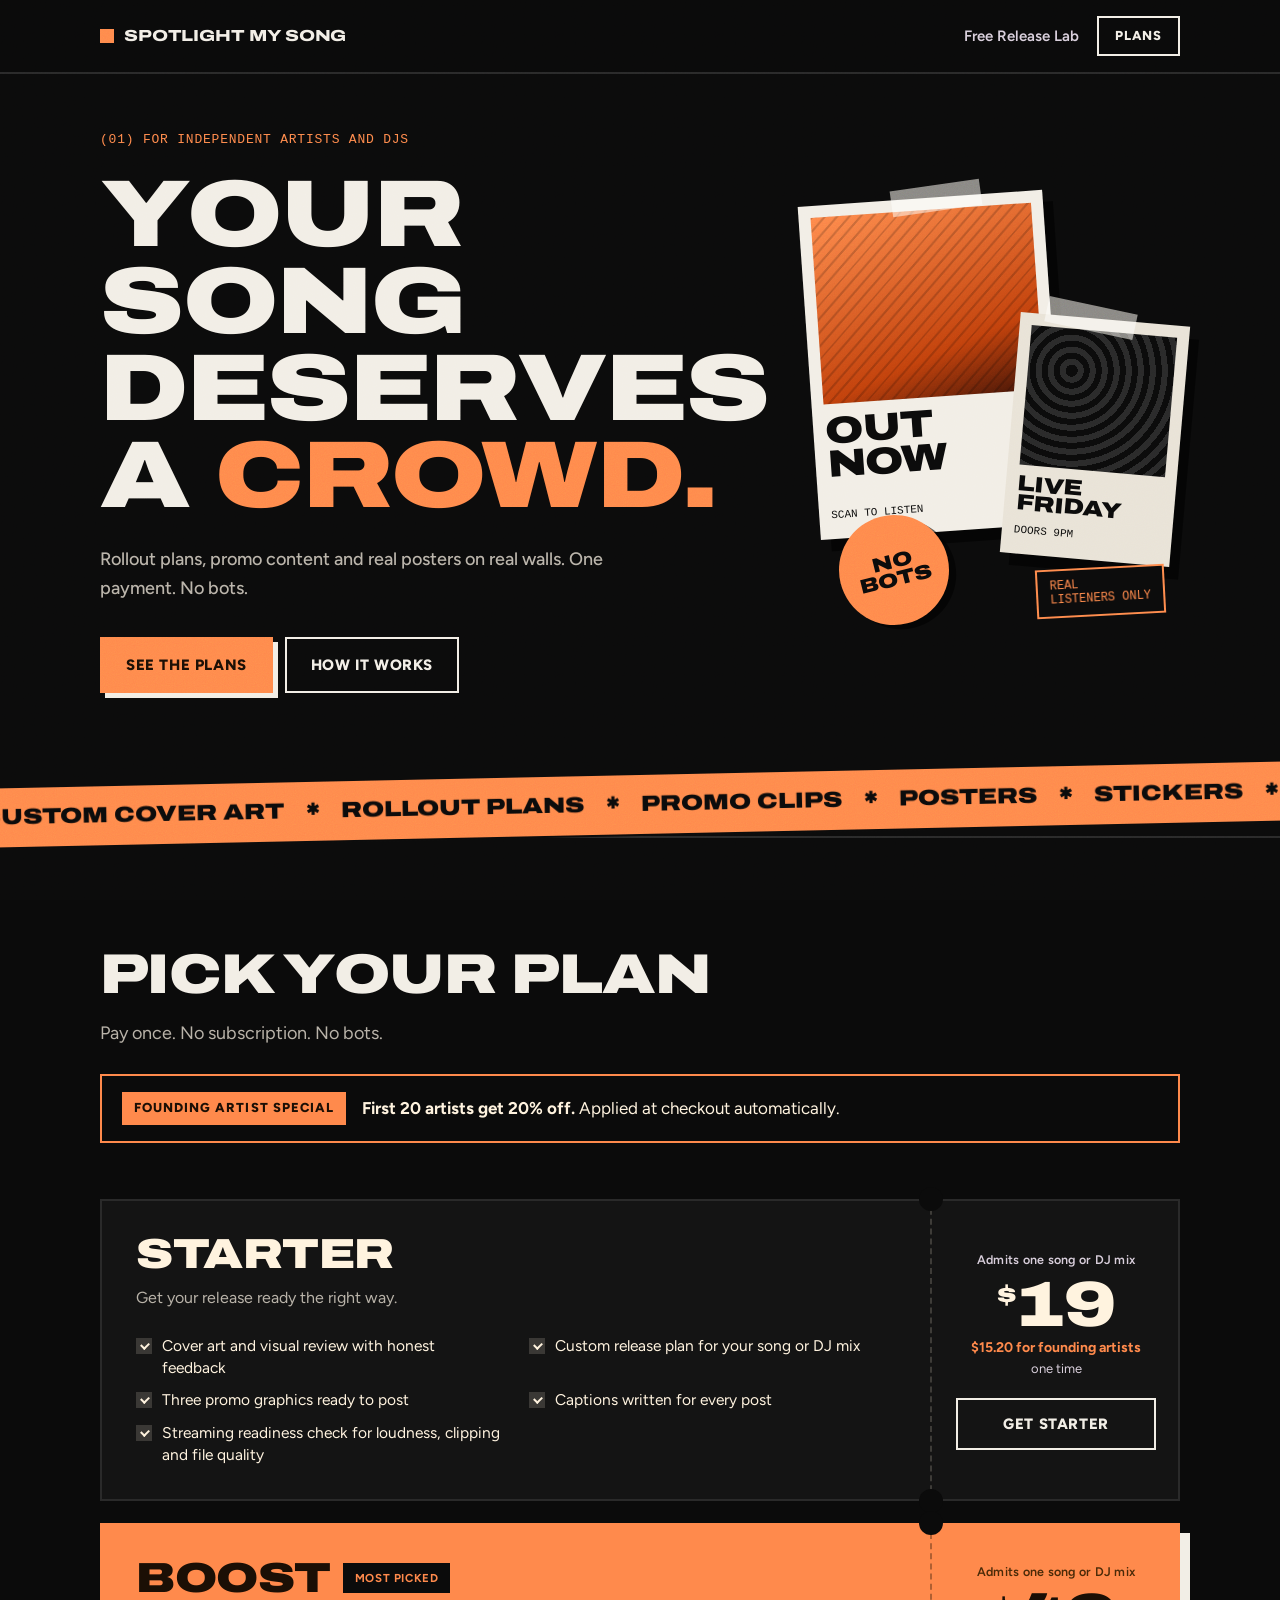
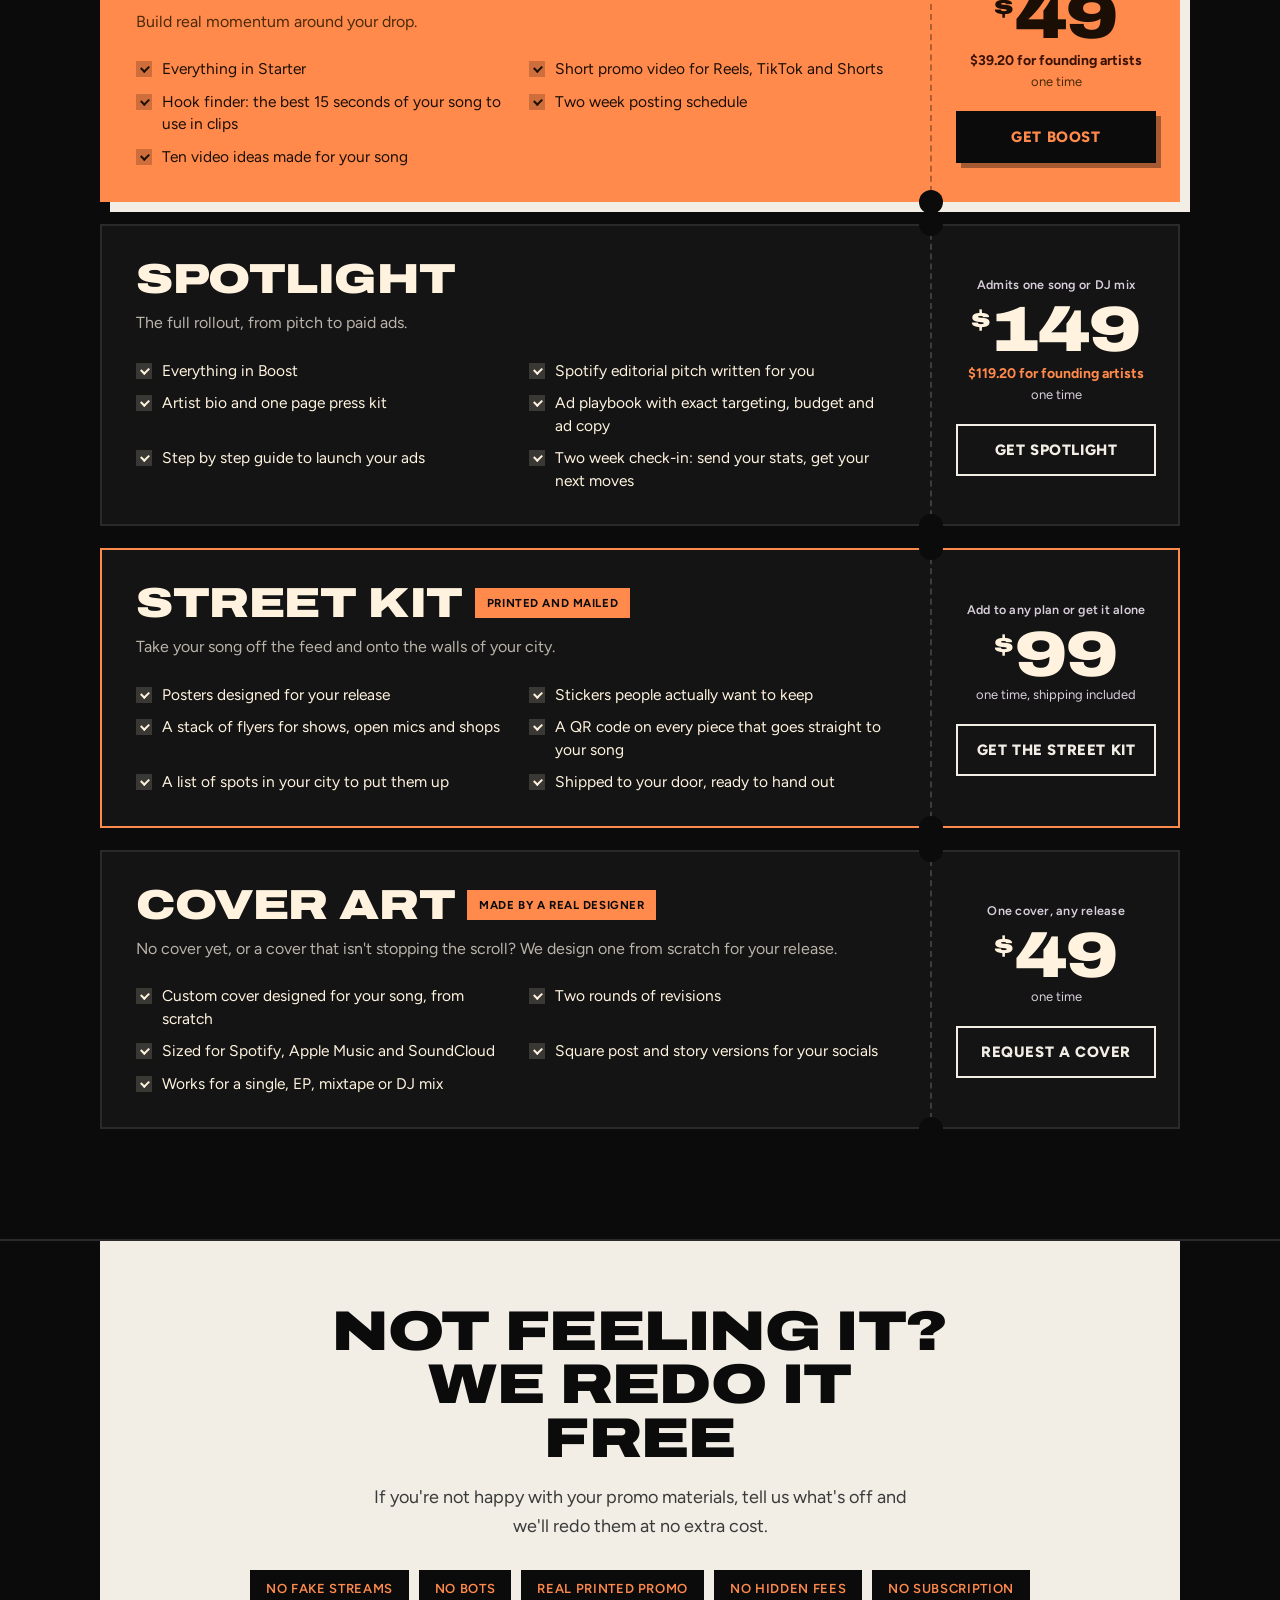
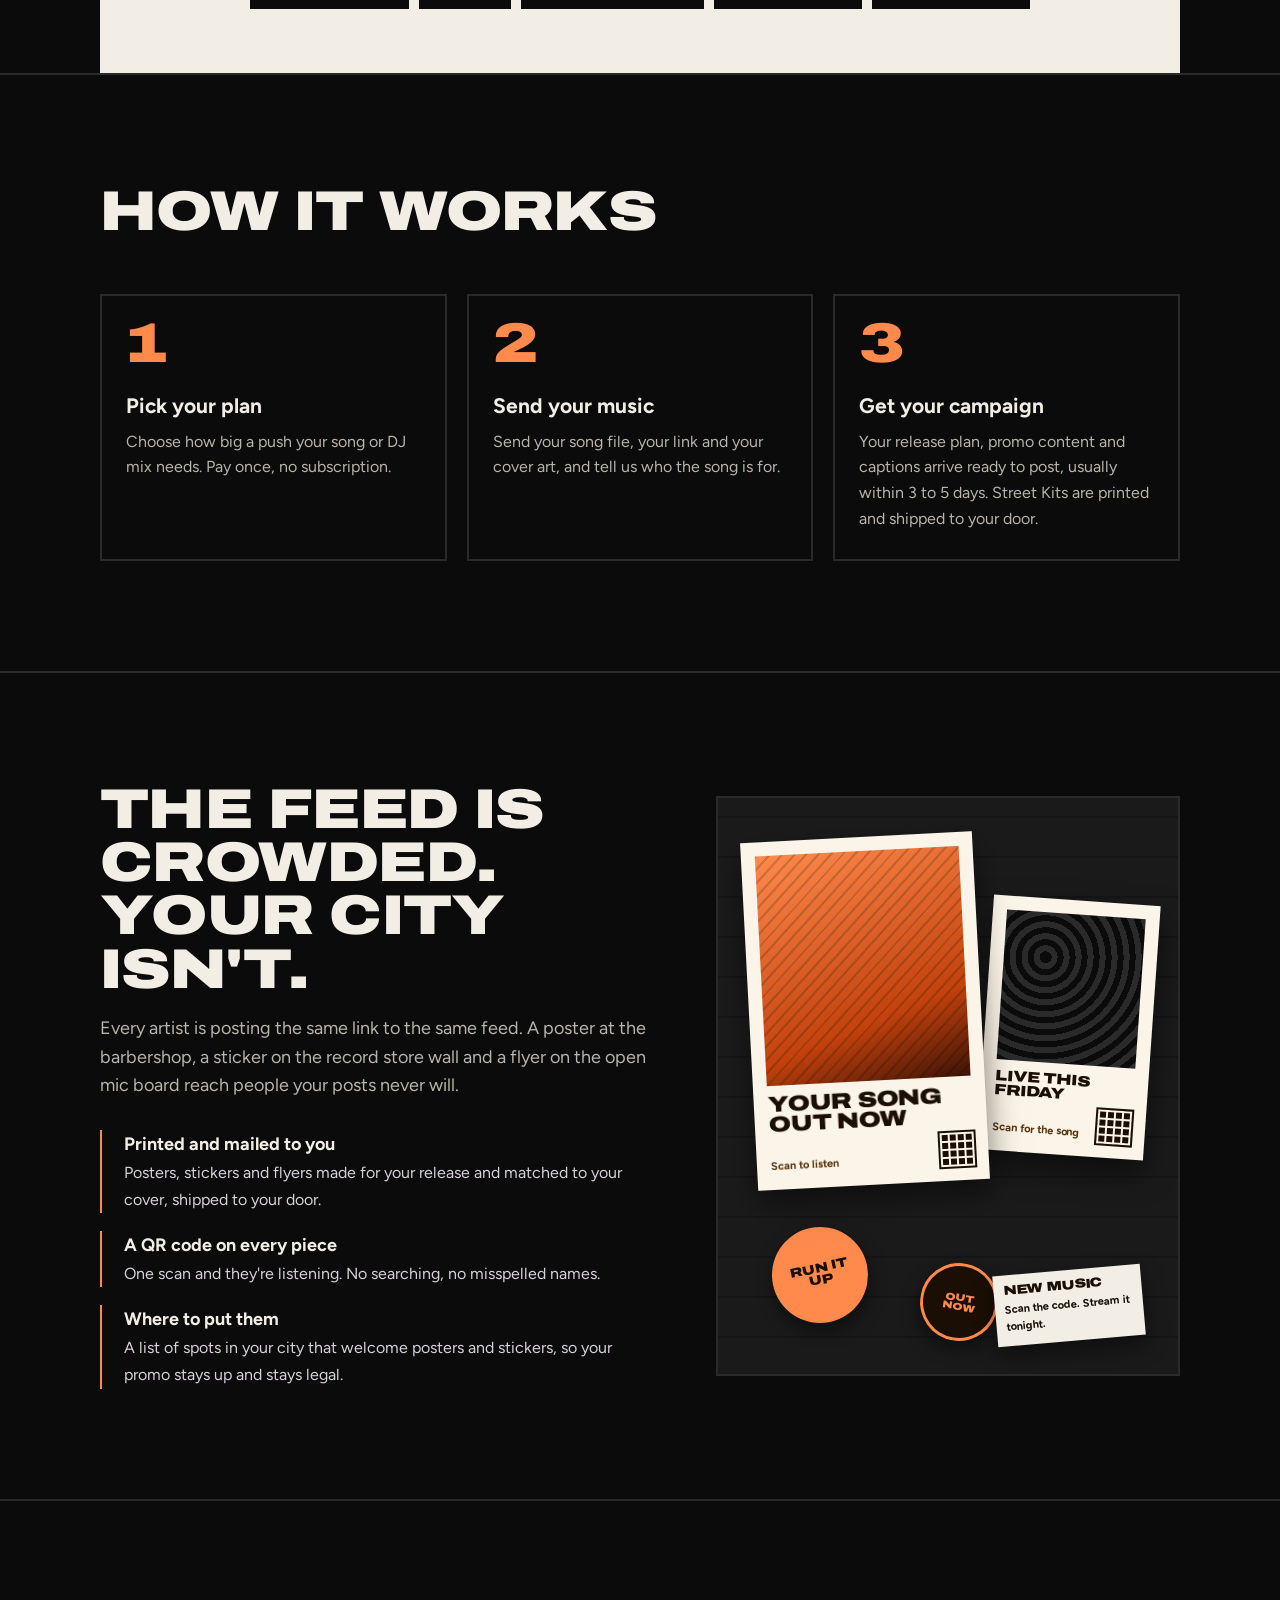
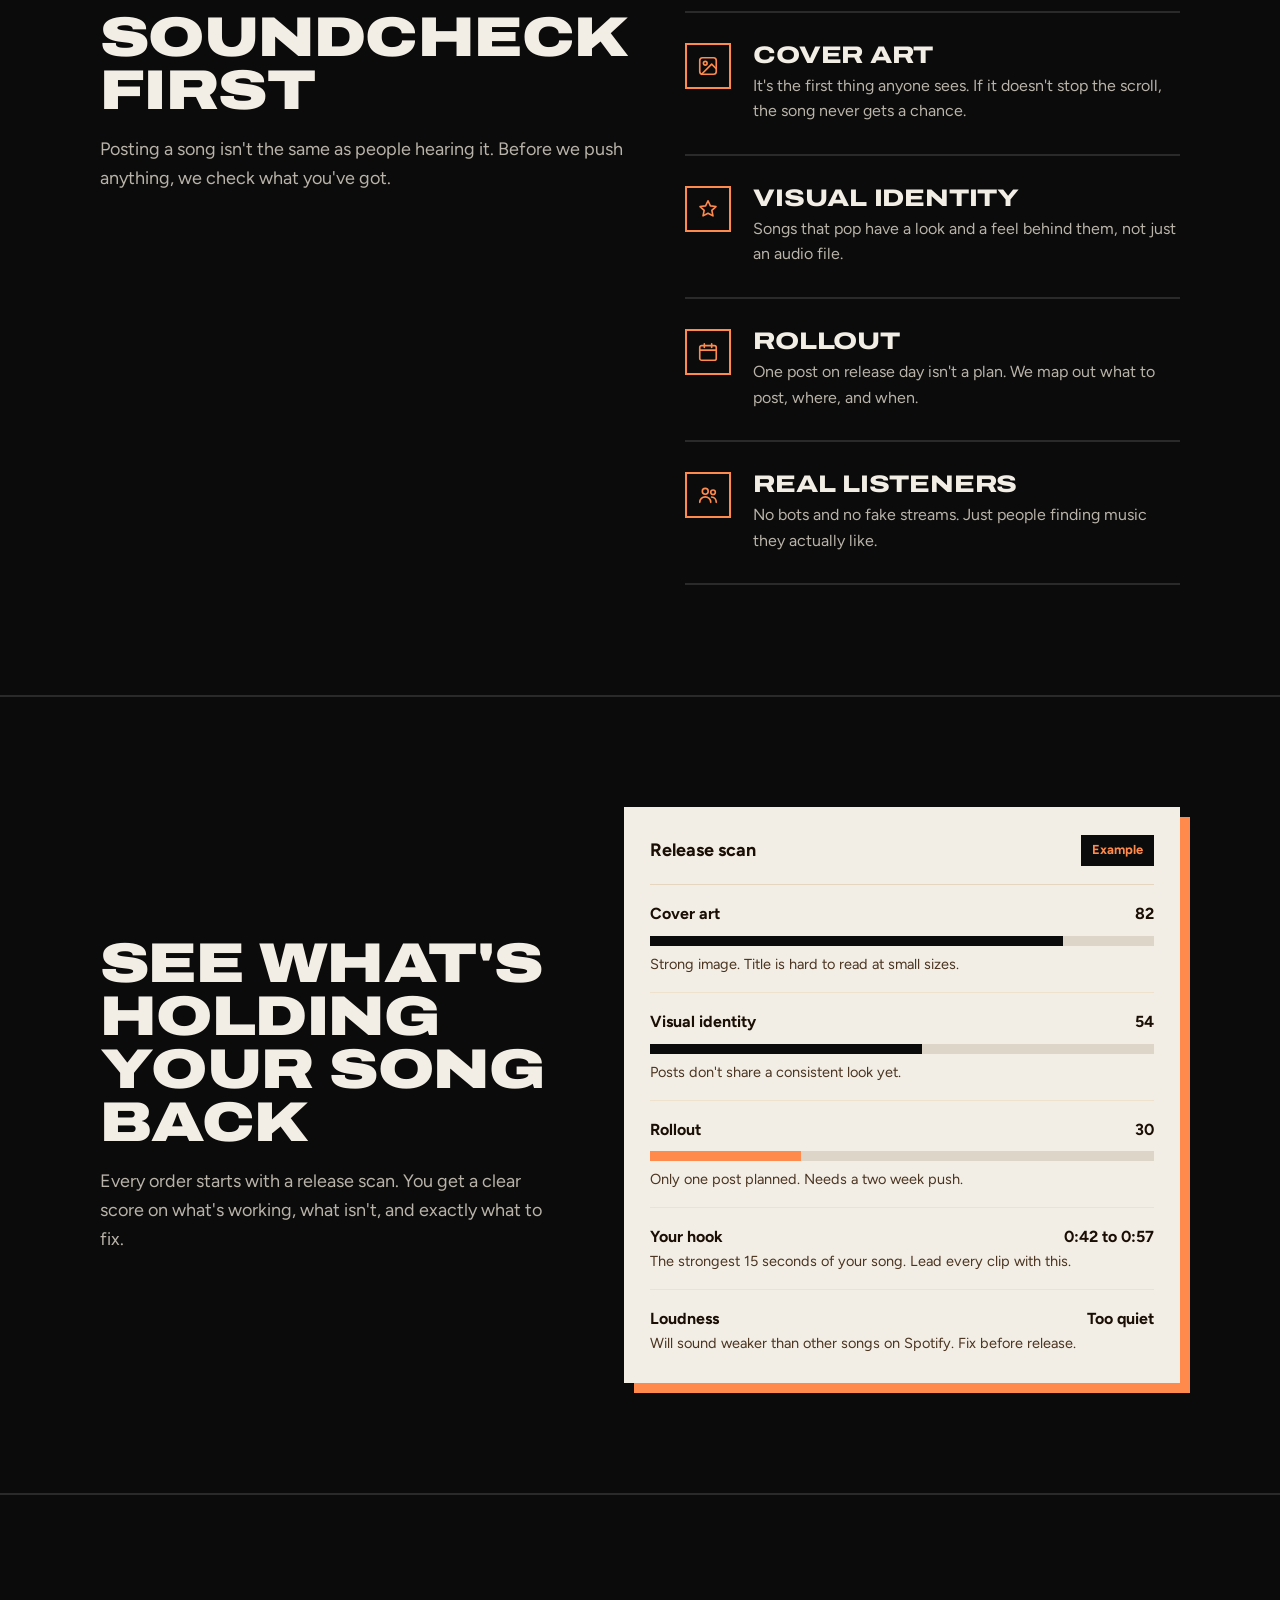
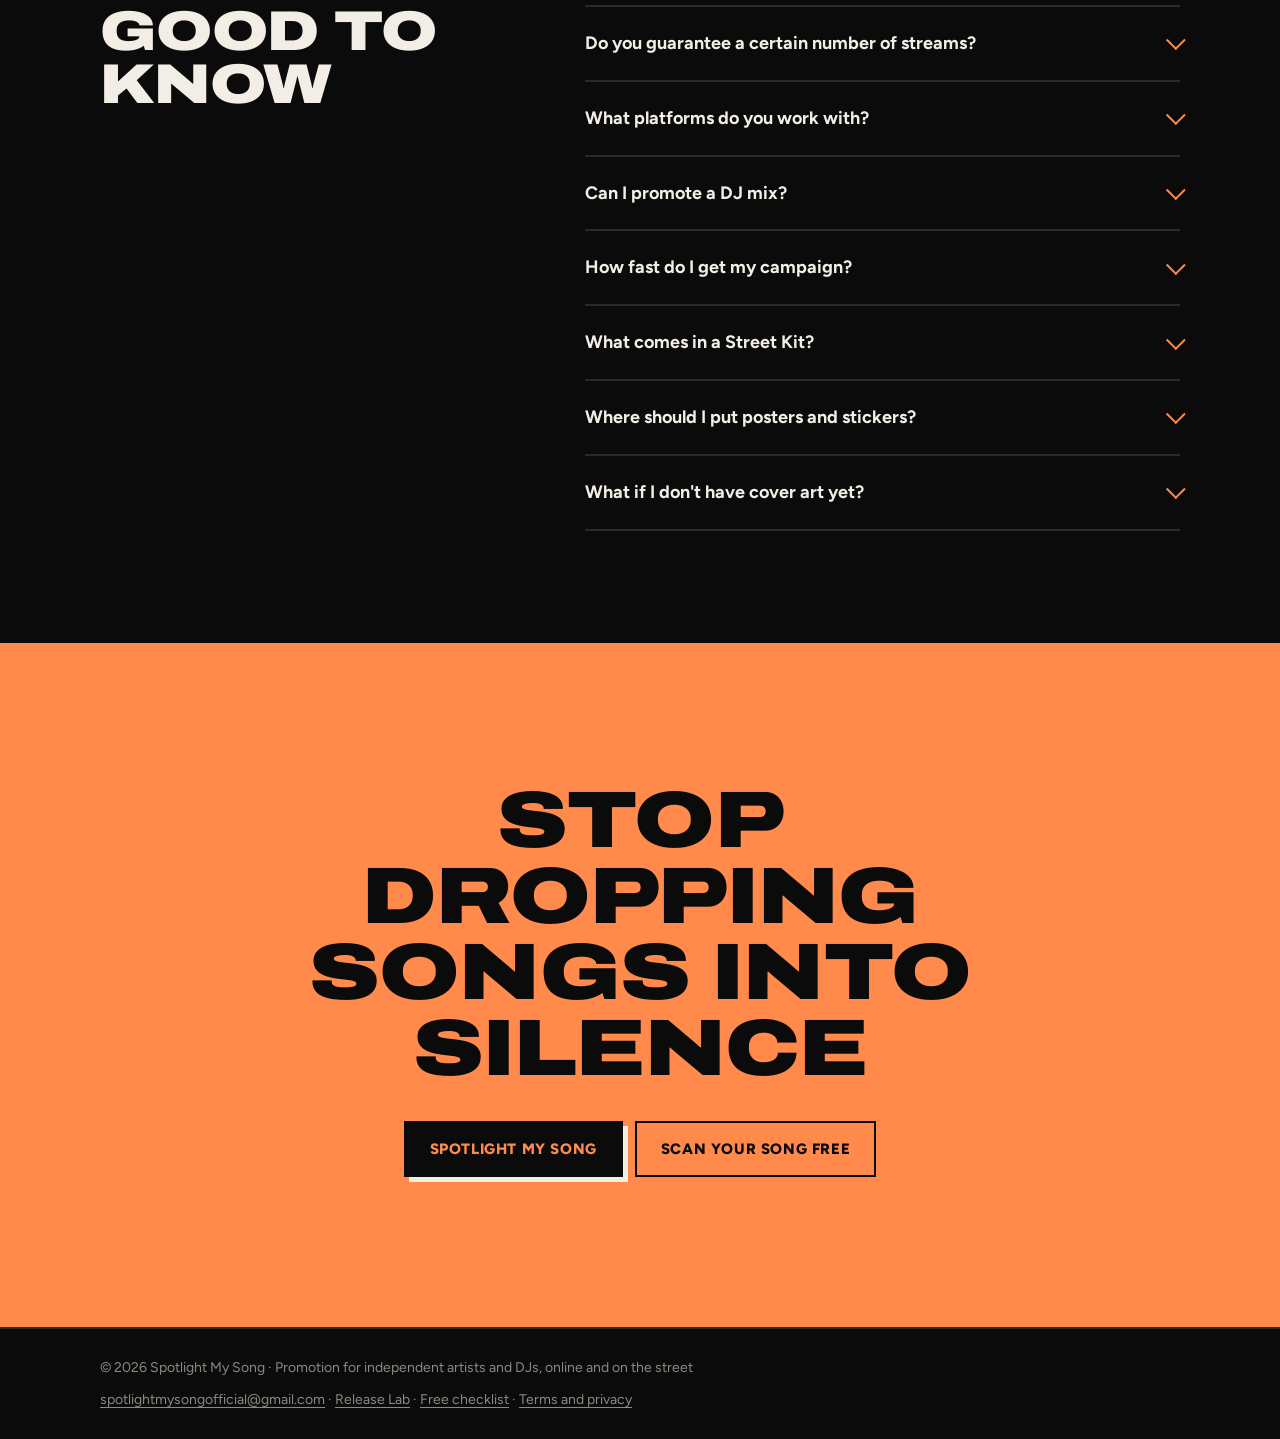
==== commit 754df28d: "Plans first, shorter copy, compact steps on phones Co-Authored-By: Claude Opus 5.5 <noreply@anthropi" ====
--- a/index.html
+++ b/index.html
@@ -433,6 +433,40 @@
 @media (prefers-reduced-motion:reduce){.track{animation:none}}
 .tag.out{background:var(--xorange);color:#0B0B0B}
 .founding .code{color:var(--xorange)}
+
+/* ===== Mobile: easy on the thumbs ===== */
+.inc-toggle{display:none}
+.mbar{display:none}
+@media (max-width:860px){
+  .collage{max-width:270px}
+  .hero{padding:100px 0 36px}
+  section{padding:64px 0}
+  .ticket .main{padding:24px 22px 18px}
+  .ticket ul{display:none;margin-top:16px}
+  .ticket.open ul{display:grid}
+  .inc-toggle{display:inline-flex;align-items:center;gap:8px;margin-top:14px;min-height:44px;padding:0;background:none;border:0;color:inherit;font:inherit;font-weight:700;font-size:15px;text-decoration:underline;text-underline-offset:4px;cursor:pointer}
+  .inc-toggle::after{content:"+";font-size:20px;line-height:1;text-decoration:none}
+  .ticket.open .inc-toggle::after{content:"\2212"}
+  .stub{padding:18px 22px 22px}
+  .stub .btn{width:100%;min-height:52px}
+  .tickets{gap:18px;margin-top:32px}
+  summary{min-height:44px;padding:4px 0}
+  .mbar{display:flex;position:fixed;left:0;right:0;bottom:0;z-index:50;align-items:center;justify-content:space-between;gap:12px;
+    padding:12px 16px calc(12px + env(safe-area-inset-bottom));background:#0B0B0B;border-top:2px solid var(--xorange);
+    transform:translateY(110%);transition:transform .25s}
+  .mbar.show{transform:none}
+  .mbar span{font-weight:700;font-size:15px;color:var(--xpaper)}
+  .mbar span b{color:var(--xorange)}
+  .mbar .btn{padding:14px 22px;min-height:48px;box-shadow:4px 4px 0 var(--xpaper)}
+  footer{padding-bottom:96px}
+  .toast{bottom:90px}
+}
+@media (max-width:860px){
+  .steps{margin-top:28px;gap:12px}
+  .steps li{display:grid;grid-template-columns:44px 1fr;column-gap:14px;padding:18px}
+  .steps li::before{grid-row:span 2;font-size:40px;margin:0}
+  .promise .band{padding:40px 20px}
+}
 </style>
 </head>
 <body>
@@ -454,7 +488,7 @@
     <div class="hero-copy">
       <span class="kicker">(01) For independent artists and DJs</span>
       <h1 class="display">Your song deserves a <em>crowd.</em></h1>
-      <p>Everyone is fighting for the same scroll. We build your rollout online, then put your song on real walls in your city with posters, stickers and flyers mailed to your door.</p>
+      <p>Rollout plans, promo content and real posters on real walls. One payment. No bots.</p>
       <div class="cta-row">
         <a href="#plans" class="btn">See the plans</a>
         <a href="#how" class="btn line">How it works</a>
@@ -474,6 +508,169 @@
   <span>Custom cover art</span><span>Rollout plans</span><span>Promo clips</span><span>Posters</span><span>Stickers</span><span>Flyers</span><span>No bots</span><span>No fake streams</span><span>One payment</span>
   <span>Custom cover art</span><span>Rollout plans</span><span>Promo clips</span><span>Posters</span><span>Stickers</span><span>Flyers</span><span>No bots</span><span>No fake streams</span><span>One payment</span>
 </div></div>
+
+<section class="plans" id="plans">
+  <div class="wrap">
+    <div class="plans-head">
+      <div>
+        <h2 class="display h2">Pick your plan</h2>
+        <p class="sub">Pay once. No subscription. No bots.</p>
+      </div>
+    </div>
+    <div class="founding" id="founding" hidden>
+      <span class="f-tag">Founding Artist special</span>
+      <p><b>First 20 artists get 20% off.</b> Applied at checkout automatically.</p>
+    </div>
+
+    <div class="tickets">
+      <article class="ticket">
+        <div class="main">
+          <div class="top"><h3>Starter</h3></div>
+          <p class="pitch">Get your release ready the right way.</p>
+          <ul>
+            <li>Cover art and visual review with honest feedback</li>
+            <li>Custom release plan for your song or DJ mix</li>
+            <li>Three promo graphics ready to post</li>
+            <li>Captions written for every post</li>
+            <li>Streaming readiness check for loudness, clipping and file quality</li>
+          </ul>
+        </div>
+        <div class="stub">
+          <span class="admit">Admits one song or DJ mix</span>
+          <div class="price"><sup>$</sup>19</div>
+          <span class="once">one time</span>
+          <a href="https://buy.stripe.com/28E28qdlX9ce2O96oC2ZO02" class="btn line" data-plan="starter">Get Starter</a>
+        </div>
+      </article>
+
+      <article class="ticket vip">
+        <div class="main">
+          <div class="top"><h3>Boost</h3><span class="tag">Most picked</span></div>
+          <p class="pitch">Build real momentum around your drop.</p>
+          <ul>
+            <li>Everything in Starter</li>
+            <li>Short promo video for Reels, TikTok and Shorts</li>
+            <li>Hook finder: the best 15 seconds of your song to use in clips</li>
+            <li>Two week posting schedule</li>
+            <li>Ten video ideas made for your song</li>
+          </ul>
+        </div>
+        <div class="stub">
+          <span class="admit">Admits one song or DJ mix</span>
+          <div class="price"><sup>$</sup>49</div>
+          <span class="once">one time</span>
+          <a href="https://buy.stripe.com/dRmcN4a9Lbkm0G17sG2ZO01" class="btn" data-plan="boost">Get Boost</a>
+        </div>
+      </article>
+
+      <article class="ticket">
+        <div class="main">
+          <div class="top"><h3>Spotlight</h3></div>
+          <p class="pitch">The full rollout, from pitch to paid ads.</p>
+          <ul>
+            <li>Everything in Boost</li>
+            <li>Spotify editorial pitch written for you</li>
+            <li>Artist bio and one page press kit</li>
+            <li>Ad playbook with exact targeting, budget and ad copy</li>
+            <li>Step by step guide to launch your ads</li>
+            <li>Two week check-in: send your stats, get your next moves</li>
+          </ul>
+        </div>
+        <div class="stub">
+          <span class="admit">Admits one song or DJ mix</span>
+          <div class="price"><sup>$</sup>149</div>
+          <span class="once">one time</span>
+          <a href="https://buy.stripe.com/8x200i81DgEG60l7sG2ZO00" class="btn line" data-plan="spotlight">Get Spotlight</a>
+        </div>
+      </article>
+
+      <article class="ticket kit" id="street-kit">
+        <div class="main">
+          <div class="top"><h3>Street Kit</h3><span class="tag out">Printed and mailed</span></div>
+          <p class="pitch">Take your song off the feed and onto the walls of your city.</p>
+          <ul>
+            <li>Posters designed for your release</li>
+            <li>Stickers people actually want to keep</li>
+            <li>A stack of flyers for shows, open mics and shops</li>
+            <li>A QR code on every piece that goes straight to your song</li>
+            <li>A list of spots in your city to put them up</li>
+            <li>Shipped to your door, ready to hand out</li>
+          </ul>
+        </div>
+        <div class="stub">
+          <span class="admit">Add to any plan or get it alone</span>
+          <div class="price"><sup>$</sup>99</div>
+          <span class="once">one time, shipping included</span>
+          <a href="#" class="btn line" data-plan="streetkit">Get the Street Kit</a>
+        </div>
+      </article>
+
+      <article class="ticket" id="cover-art">
+        <div class="main">
+          <div class="top"><h3>Cover Art</h3><span class="tag">Made by a real designer</span></div>
+          <p class="pitch">No cover yet, or a cover that isn't stopping the scroll? We design one from scratch for your release.</p>
+          <ul>
+            <li>Custom cover designed for your song, from scratch</li>
+            <li>Two rounds of revisions</li>
+            <li>Sized for Spotify, Apple Music and SoundCloud</li>
+            <li>Square post and story versions for your socials</li>
+            <li>Works for a single, EP, mixtape or DJ mix</li>
+          </ul>
+        </div>
+        <div class="stub">
+          <span class="admit">One cover, any release</span>
+          <div class="price"><sup>$</sup>49</div>
+          <span class="once">one time</span>
+          <a href="mailto:spotlightmysongofficial@gmail.com?subject=Cover%20art%20request&body=Song%2C%20EP%2C%20mixtape%20or%20mix%20title%3A%0AArtist%20name%3A%0AGenre%3A%0ARelease%20date%3A%0AStreaming%20or%20SoundCloud%20link%20%28if%20out%29%3A%0A%0AThe%20vibe%20in%20a%20few%20words%3A%0AColors%20you%20want%3A%0ACovers%20you%20like%20%28links%20or%20screenshots%29%3A%0APhotos%20of%20you%20to%20use%20%28optional%2C%20attach%29%3A%0A" class="btn line">Request a cover</a>
+        </div>
+      </article>
+    </div>
+  </div>
+</section>
+
+<section class="promise">
+  <div class="wrap">
+    <div class="band">
+      <h2 class="display h2">Not feeling it? We redo it free</h2>
+      <p class="sub">If you're not happy with your promo materials, tell us what's off and we'll redo them at no extra cost.</p>
+      <ul class="trust">
+        <li>No fake streams</li><li>No bots</li><li>Real printed promo</li><li>No hidden fees</li><li>No subscription</li>
+      </ul>
+    </div>
+  </div>
+</section>
+
+<section class="how" id="how">
+  <div class="wrap">
+    <h2 class="display h2">How it works</h2>
+    <ol class="steps">
+      <li><h3>Pick your plan</h3><p>Choose how big a push your song or DJ mix needs. Pay once, no subscription.</p></li>
+      <li><h3>Send your music</h3><p>Send your song file, your link and your cover art, and tell us who the song is for.</p></li>
+      <li><h3>Get your campaign</h3><p>Your release plan, promo content and captions arrive ready to post, usually within 3 to 5 days. Street Kits are printed and shipped to your door.</p></li>
+    </ol>
+  </div>
+</section>
+
+<section class="street" id="street">
+  <div class="wrap grid">
+    <div>
+      <h2 class="display h2">The feed is crowded. Your city isn't.</h2>
+      <p class="sub">Every artist is posting the same link to the same feed. A poster at the barbershop, a sticker on the record store wall and a flyer on the open mic board reach people your posts never will.</p>
+      <ul class="points">
+        <li><b>Printed and mailed to you</b><span>Posters, stickers and flyers made for your release and matched to your cover, shipped to your door.</span></li>
+        <li><b>A QR code on every piece</b><span>One scan and they're listening. No searching, no misspelled names.</span></li>
+        <li><b>Where to put them</b><span>A list of spots in your city that welcome posters and stickers, so your promo stays up and stays legal.</span></li>
+      </ul>
+    </div>
+    <div class="wall" aria-label="Example Street Kit: posters, stickers and a flyer on a wall">
+      <div class="poster p1"><div class="art"></div><b>Your song<br>out now</b><small><span>Scan to listen</span><i class="qr"></i></small></div>
+      <div class="poster p2"><div class="art"></div><b>Live this Friday</b><small><span>Scan for the song</span><i class="qr"></i></small></div>
+      <div class="sticker s1">Run it<br>up</div>
+      <div class="sticker s2">Out<br>now</div>
+      <div class="flyer"><b>New music</b>Scan the code. Stream it tonight.</div>
+    </div>
+  </div>
+</section>
 
 <section class="soundcheck">
   <div class="wrap grid">
@@ -506,27 +703,6 @@
   </div>
 </section>
 
-<section class="street" id="street">
-  <div class="wrap grid">
-    <div>
-      <h2 class="display h2">The feed is crowded. Your city isn't.</h2>
-      <p class="sub">Every artist is posting the same link to the same feed. A poster at the barbershop, a sticker on the record store wall and a flyer on the open mic board reach people your posts never will.</p>
-      <ul class="points">
-        <li><b>Printed and mailed to you</b><span>Posters, stickers and flyers made for your release and matched to your cover, shipped to your door.</span></li>
-        <li><b>A QR code on every piece</b><span>One scan and they're listening. No searching, no misspelled names.</span></li>
-        <li><b>Where to put them</b><span>A list of spots in your city that welcome posters and stickers, so your promo stays up and stays legal.</span></li>
-      </ul>
-    </div>
-    <div class="wall" aria-label="Example Street Kit: posters, stickers and a flyer on a wall">
-      <div class="poster p1"><div class="art"></div><b>Your song<br>out now</b><small><span>Scan to listen</span><i class="qr"></i></small></div>
-      <div class="poster p2"><div class="art"></div><b>Live this Friday</b><small><span>Scan for the song</span><i class="qr"></i></small></div>
-      <div class="sticker s1">Run it<br>up</div>
-      <div class="sticker s2">Out<br>now</div>
-      <div class="flyer"><b>New music</b>Scan the code. Stream it tonight.</div>
-    </div>
-  </div>
-</section>
-
 <section class="scan">
   <div class="wrap grid">
     <div>
@@ -540,148 +716,6 @@
       <div class="row"><div class="t"><span>Rollout</span><span>30</span></div><div class="bar"><i class="low" style="width:30%"></i></div><p>Only one post planned. Needs a two week push.</p></div>
       <div class="row"><div class="t"><span>Your hook</span><span>0:42 to 0:57</span></div><p>The strongest 15 seconds of your song. Lead every clip with this.</p></div>
       <div class="row"><div class="t"><span>Loudness</span><span>Too quiet</span></div><p>Will sound weaker than other songs on Spotify. Fix before release.</p></div>
-    </div>
-  </div>
-</section>
-
-<section class="how" id="how">
-  <div class="wrap">
-    <h2 class="display h2">How it works</h2>
-    <ol class="steps">
-      <li><h3>Pick your plan</h3><p>Choose how big a push your song or DJ mix needs. Pay once, no subscription.</p></li>
-      <li><h3>Send your music</h3><p>Send your song file, your link and your cover art, and tell us who the song is for.</p></li>
-      <li><h3>Get your campaign</h3><p>Your release plan, promo content and captions arrive ready to post, usually within 3 to 5 days. Street Kits are printed and shipped to your door.</p></li>
-    </ol>
-  </div>
-</section>
-
-<section class="plans" id="plans">
-  <div class="wrap">
-    <div class="plans-head">
-      <div>
-        <h2 class="display h2">Pick your pass</h2>
-        <p class="sub">One song or DJ mix per plan. One-time payment. No hidden fees. Add custom cover art or a Street Kit to any plan, or get them on their own.</p>
-      </div>
-    </div>
-    <div class="founding" id="founding" hidden>
-      <span class="f-tag">Founding Artist special</span>
-      <p><b>The first 20 artists get 20% off any plan.</b> Your code <b class="code">FOUNDING20</b> is added at checkout automatically. When the 20 spots are gone, it's gone.</p>
-    </div>
-
-    <div class="tickets">
-      <article class="ticket">
-        <div class="main">
-          <div class="top"><h3>Starter</h3></div>
-          <p class="pitch">Get your release ready the right way.</p>
-          <ul>
-            <li>Cover art and visual review with honest feedback</li>
-            <li>Custom release plan for your song or DJ mix</li>
-            <li>Three promo graphics ready to post</li>
-            <li>Captions written for every post</li>
-            <li>Streaming readiness check for loudness, clipping and file quality</li>
-          </ul>
-        </div>
-        <div class="stub">
-          <span class="admit">Admits one song or DJ mix</span>
-          <div class="price"><sup>$</sup>19</div>
-          <span class="once">one time</span>
-          <a href="https://buy.stripe.com/28E28qdlX9ce2O96oC2ZO02" class="btn line" data-plan="starter">Get Starter</a>
-        </div>
-      </article>
-
-      <article class="ticket vip">
-        <div class="main">
-          <div class="top"><h3>Boost</h3><span class="tag">Most picked</span></div>
-          <p class="pitch">Build real momentum around your drop.</p>
-          <ul>
-            <li>Everything in Starter</li>
-            <li>Short promo video for Reels, TikTok and Shorts</li>
-            <li>Hook finder: the best 15 seconds of your song to use in clips</li>
-            <li>Two week posting schedule</li>
-            <li>Ten video ideas made for your song</li>
-          </ul>
-        </div>
-        <div class="stub">
-          <span class="admit">Admits one song or DJ mix</span>
-          <div class="price"><sup>$</sup>49</div>
-          <span class="once">one time</span>
-          <a href="https://buy.stripe.com/dRmcN4a9Lbkm0G17sG2ZO01" class="btn" data-plan="boost">Get Boost</a>
-        </div>
-      </article>
-
-      <article class="ticket">
-        <div class="main">
-          <div class="top"><h3>Spotlight</h3></div>
-          <p class="pitch">The full rollout, from pitch to paid ads.</p>
-          <ul>
-            <li>Everything in Boost</li>
-            <li>Spotify editorial pitch written for you</li>
-            <li>Artist bio and one page press kit</li>
-            <li>Ad playbook with exact targeting, budget and ad copy</li>
-            <li>Step by step guide to launch your ads</li>
-            <li>Two week check-in: send your stats, get your next moves</li>
-          </ul>
-        </div>
-        <div class="stub">
-          <span class="admit">Admits one song or DJ mix</span>
-          <div class="price"><sup>$</sup>149</div>
-          <span class="once">one time</span>
-          <a href="https://buy.stripe.com/8x200i81DgEG60l7sG2ZO00" class="btn line" data-plan="spotlight">Get Spotlight</a>
-        </div>
-      </article>
-
-      <article class="ticket kit" id="street-kit">
-        <div class="main">
-          <div class="top"><h3>Street Kit</h3><span class="tag out">Printed and mailed</span></div>
-          <p class="pitch">Take your song off the feed and onto the walls of your city.</p>
-          <ul>
-            <li>Posters designed for your release</li>
-            <li>Stickers people actually want to keep</li>
-            <li>A stack of flyers for shows, open mics and shops</li>
-            <li>A QR code on every piece that goes straight to your song</li>
-            <li>A list of spots in your city to put them up</li>
-            <li>Shipped to your door, ready to hand out</li>
-          </ul>
-        </div>
-        <div class="stub">
-          <span class="admit">Add to any plan or get it alone</span>
-          <div class="price"><sup>$</sup>99</div>
-          <span class="once">one time, shipping included</span>
-          <a href="#" class="btn line" data-plan="streetkit">Get the Street Kit</a>
-        </div>
-      </article>
-
-      <article class="ticket" id="cover-art">
-        <div class="main">
-          <div class="top"><h3>Cover Art</h3><span class="tag">Made by a real designer</span></div>
-          <p class="pitch">No cover yet, or a cover that isn't stopping the scroll? We design one from scratch for your release.</p>
-          <ul>
-            <li>Custom cover designed for your song, from scratch</li>
-            <li>Two rounds of revisions</li>
-            <li>Sized for Spotify, Apple Music and SoundCloud</li>
-            <li>Square post and story versions for your socials</li>
-            <li>Works for a single, EP, mixtape or DJ mix</li>
-          </ul>
-        </div>
-        <div class="stub">
-          <span class="admit">One cover, any release</span>
-          <div class="price"><sup>$</sup>49</div>
-          <span class="once">one time</span>
-          <a href="mailto:spotlightmysongofficial@gmail.com?subject=Cover%20art%20request&body=Song%2C%20EP%2C%20mixtape%20or%20mix%20title%3A%0AArtist%20name%3A%0AGenre%3A%0ARelease%20date%3A%0AStreaming%20or%20SoundCloud%20link%20%28if%20out%29%3A%0A%0AThe%20vibe%20in%20a%20few%20words%3A%0AColors%20you%20want%3A%0ACovers%20you%20like%20%28links%20or%20screenshots%29%3A%0APhotos%20of%20you%20to%20use%20%28optional%2C%20attach%29%3A%0A" class="btn line">Request a cover</a>
-        </div>
-      </article>
-    </div>
-  </div>
-</section>
-
-<section class="promise">
-  <div class="wrap">
-    <div class="band">
-      <h2 class="display h2">Not feeling it? We redo it free</h2>
-      <p class="sub">If you're not happy with your promo materials, tell us what's off and we'll redo them at no extra cost.</p>
-      <ul class="trust">
-        <li>No fake streams</li><li>No bots</li><li>Real printed promo</li><li>No hidden fees</li><li>No subscription</li>
-      </ul>
     </div>
   </div>
 </section>
@@ -716,6 +750,8 @@
     <span><a href="mailto:spotlightmysongofficial@gmail.com">spotlightmysongofficial@gmail.com</a> · <a href="/lab/">Release Lab</a> · <a href="/checklist/">Free checklist</a> · <a href="/terms/">Terms and privacy</a></span>
   </div>
 </footer>
+
+<div class="mbar" id="mbar"><span>Plans from <b>$19</b>, one time</span><a href="#plans" class="btn">See plans</a></div>
 
 <div class="toast" id="toast" role="status">Street Kits open soon. Email spotlightmysongofficial@gmail.com to get on the list.</div>
 
@@ -827,6 +863,22 @@
   fit(); if(document.fonts&&document.fonts.ready) document.fonts.ready.then(fit);
   var t; window.addEventListener("resize",function(){clearTimeout(t);t=setTimeout(fit,150)});
 })();
+/* Mobile: collapsible plan details + bottom plans bar */
+(function(){
+  document.querySelectorAll(".ticket").forEach(function(t){
+    var pitch=t.querySelector(".pitch"); if(!pitch) return;
+    var b=document.createElement("button"); b.type="button"; b.className="inc-toggle"; b.textContent="What's included";
+    b.setAttribute("aria-expanded","false");
+    b.addEventListener("click",function(){var o=t.classList.toggle("open");b.setAttribute("aria-expanded",o?"true":"false")});
+    pitch.insertAdjacentElement("afterend",b);
+  });
+  var bar=document.getElementById("mbar"), hero=document.querySelector(".hero"), plans=document.getElementById("plans");
+  if(!bar||!("IntersectionObserver" in window)) return;
+  var heroVis=true, plansVis=false;
+  function upd(){ bar.classList.toggle("show", !heroVis && !plansVis); }
+  new IntersectionObserver(function(e){heroVis=e[0].isIntersecting;upd()}).observe(hero);
+  new IntersectionObserver(function(e){plansVis=e[0].isIntersecting;upd()},{rootMargin:"0px 0px -40% 0px"}).observe(plans);
+})();
 </script>
 </body>
 </html>
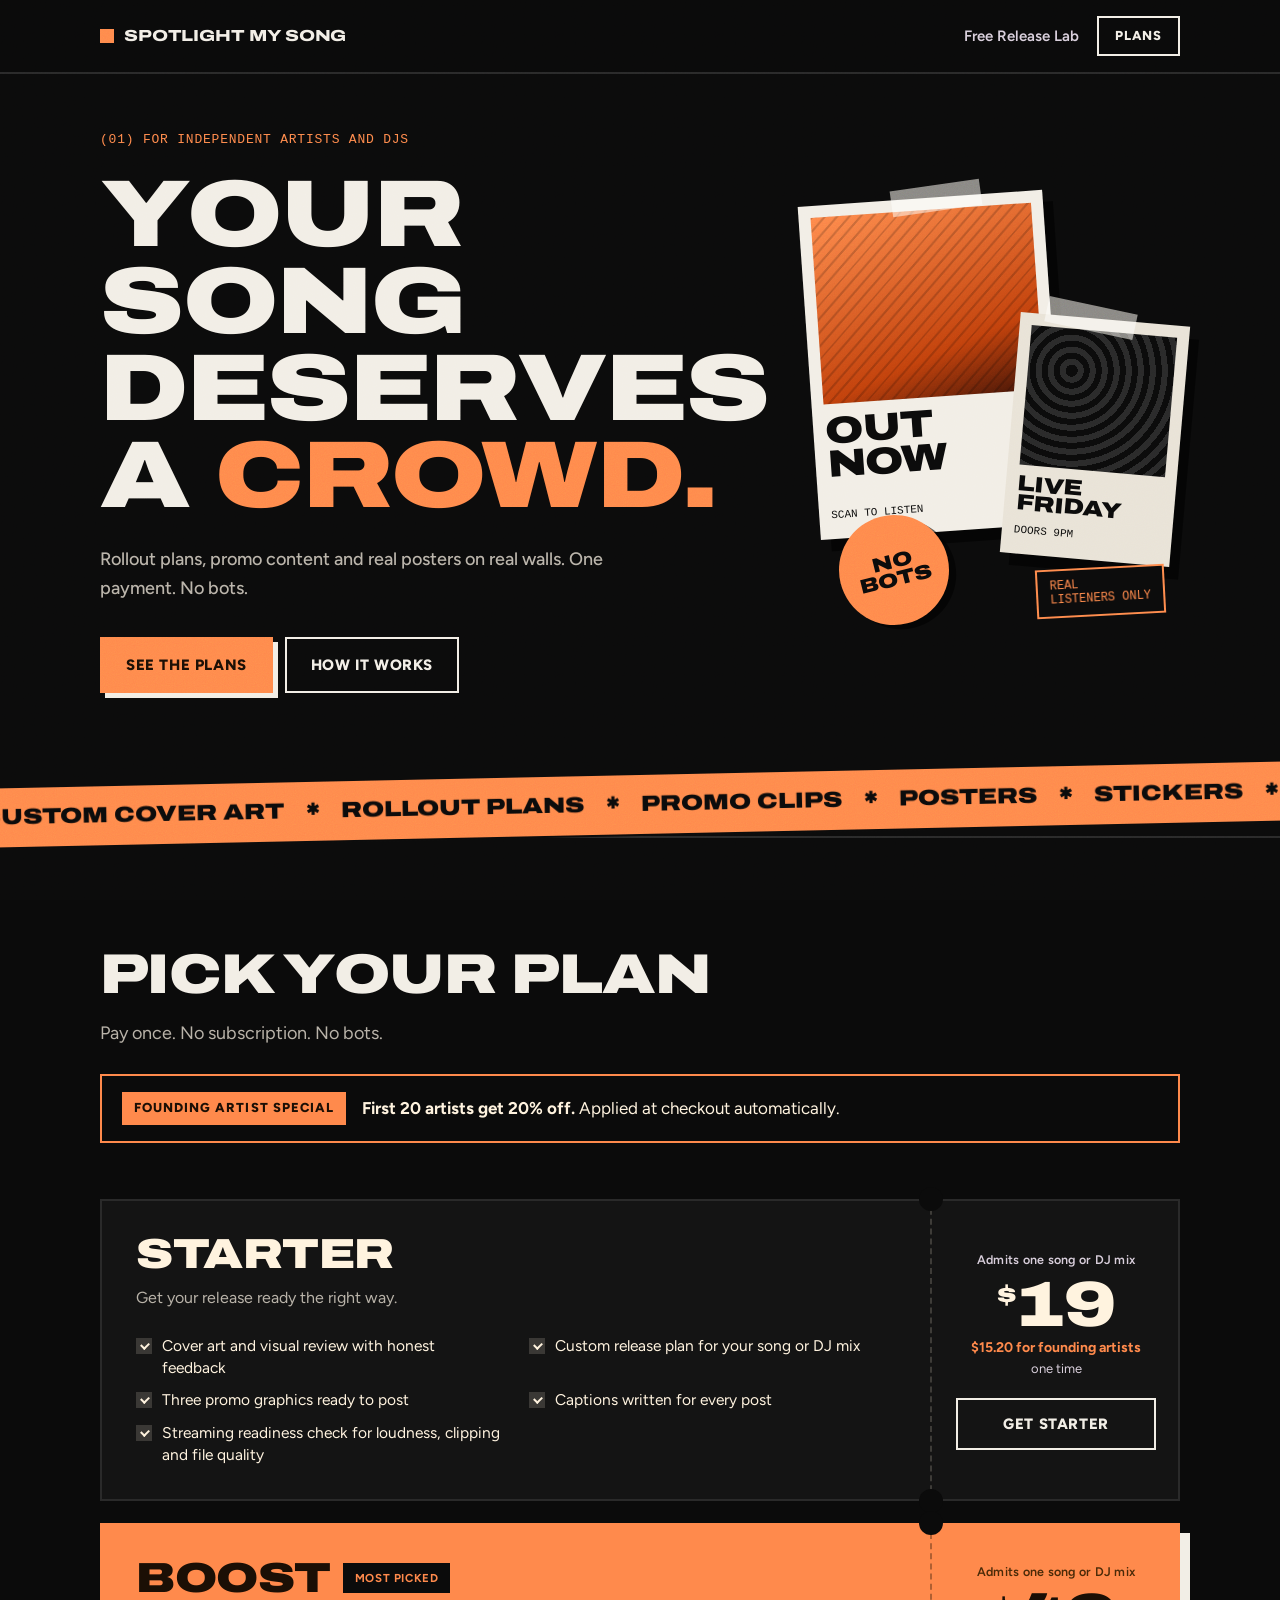
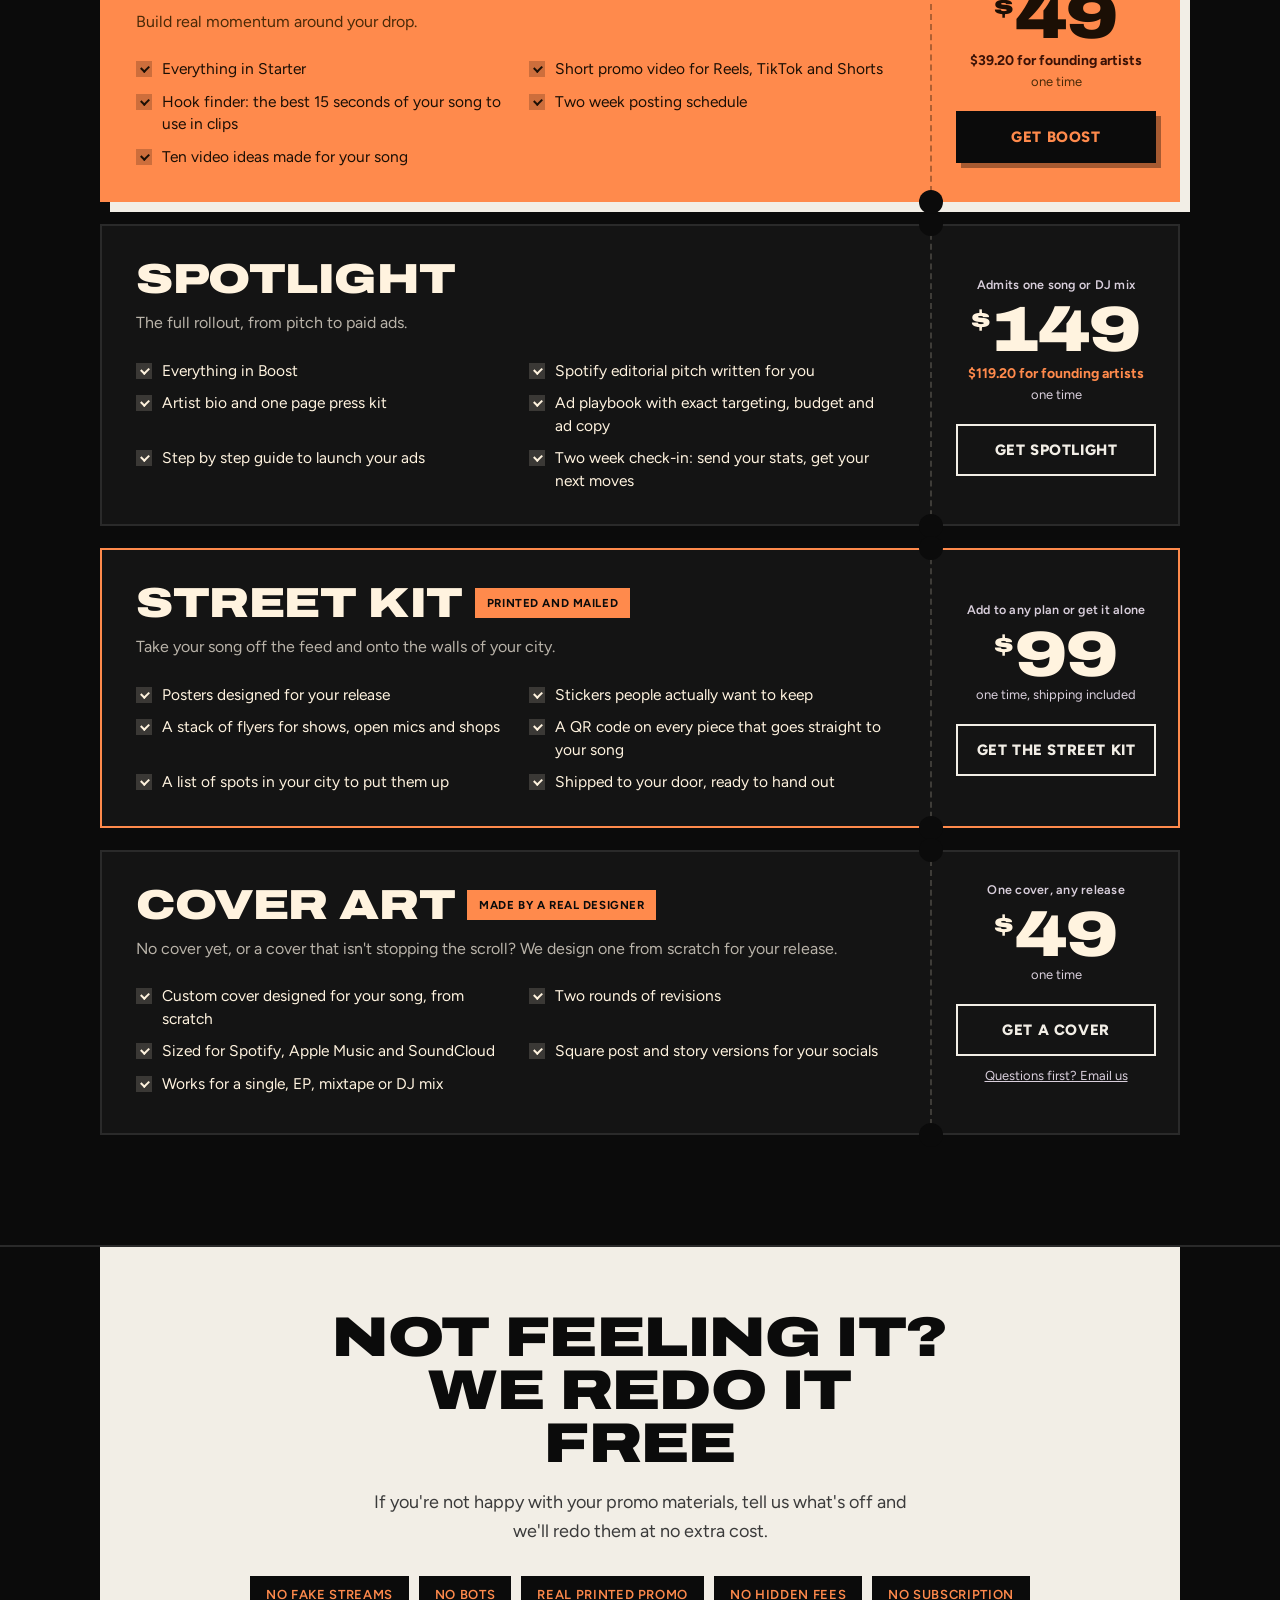
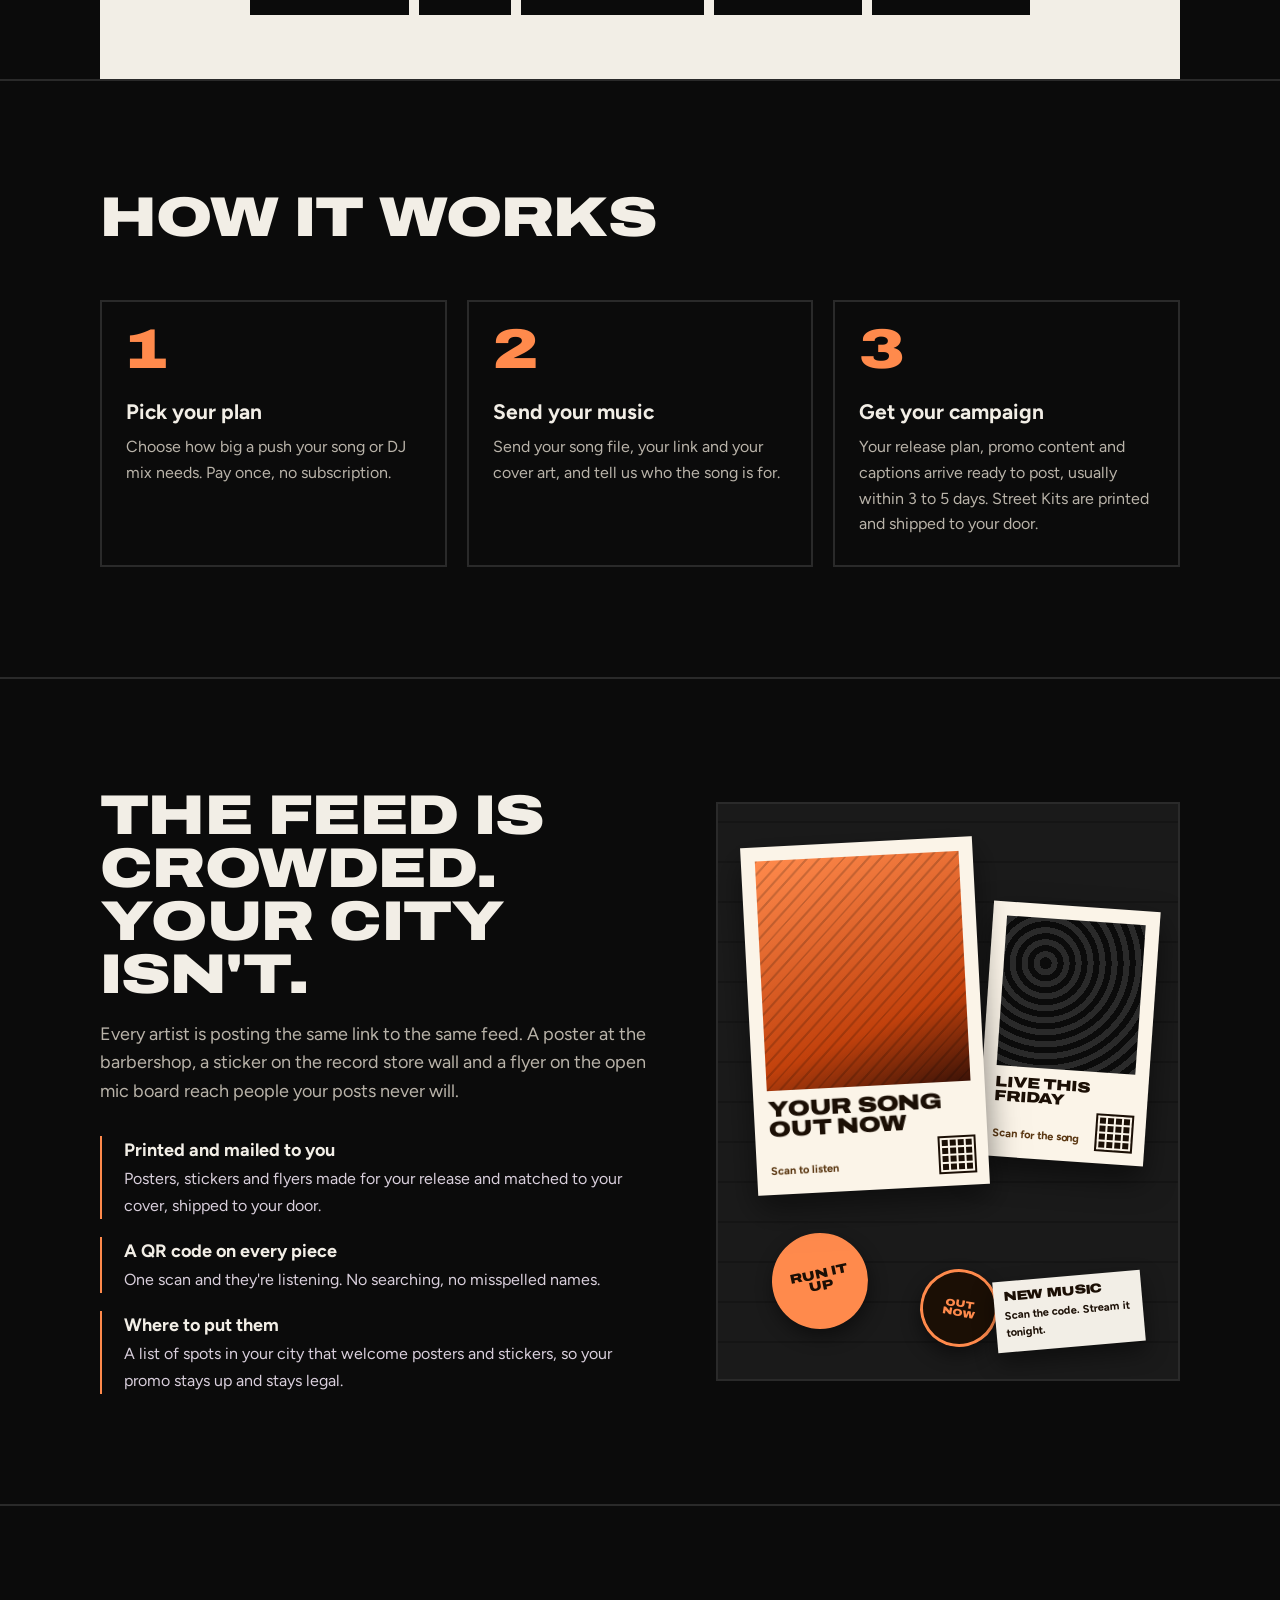
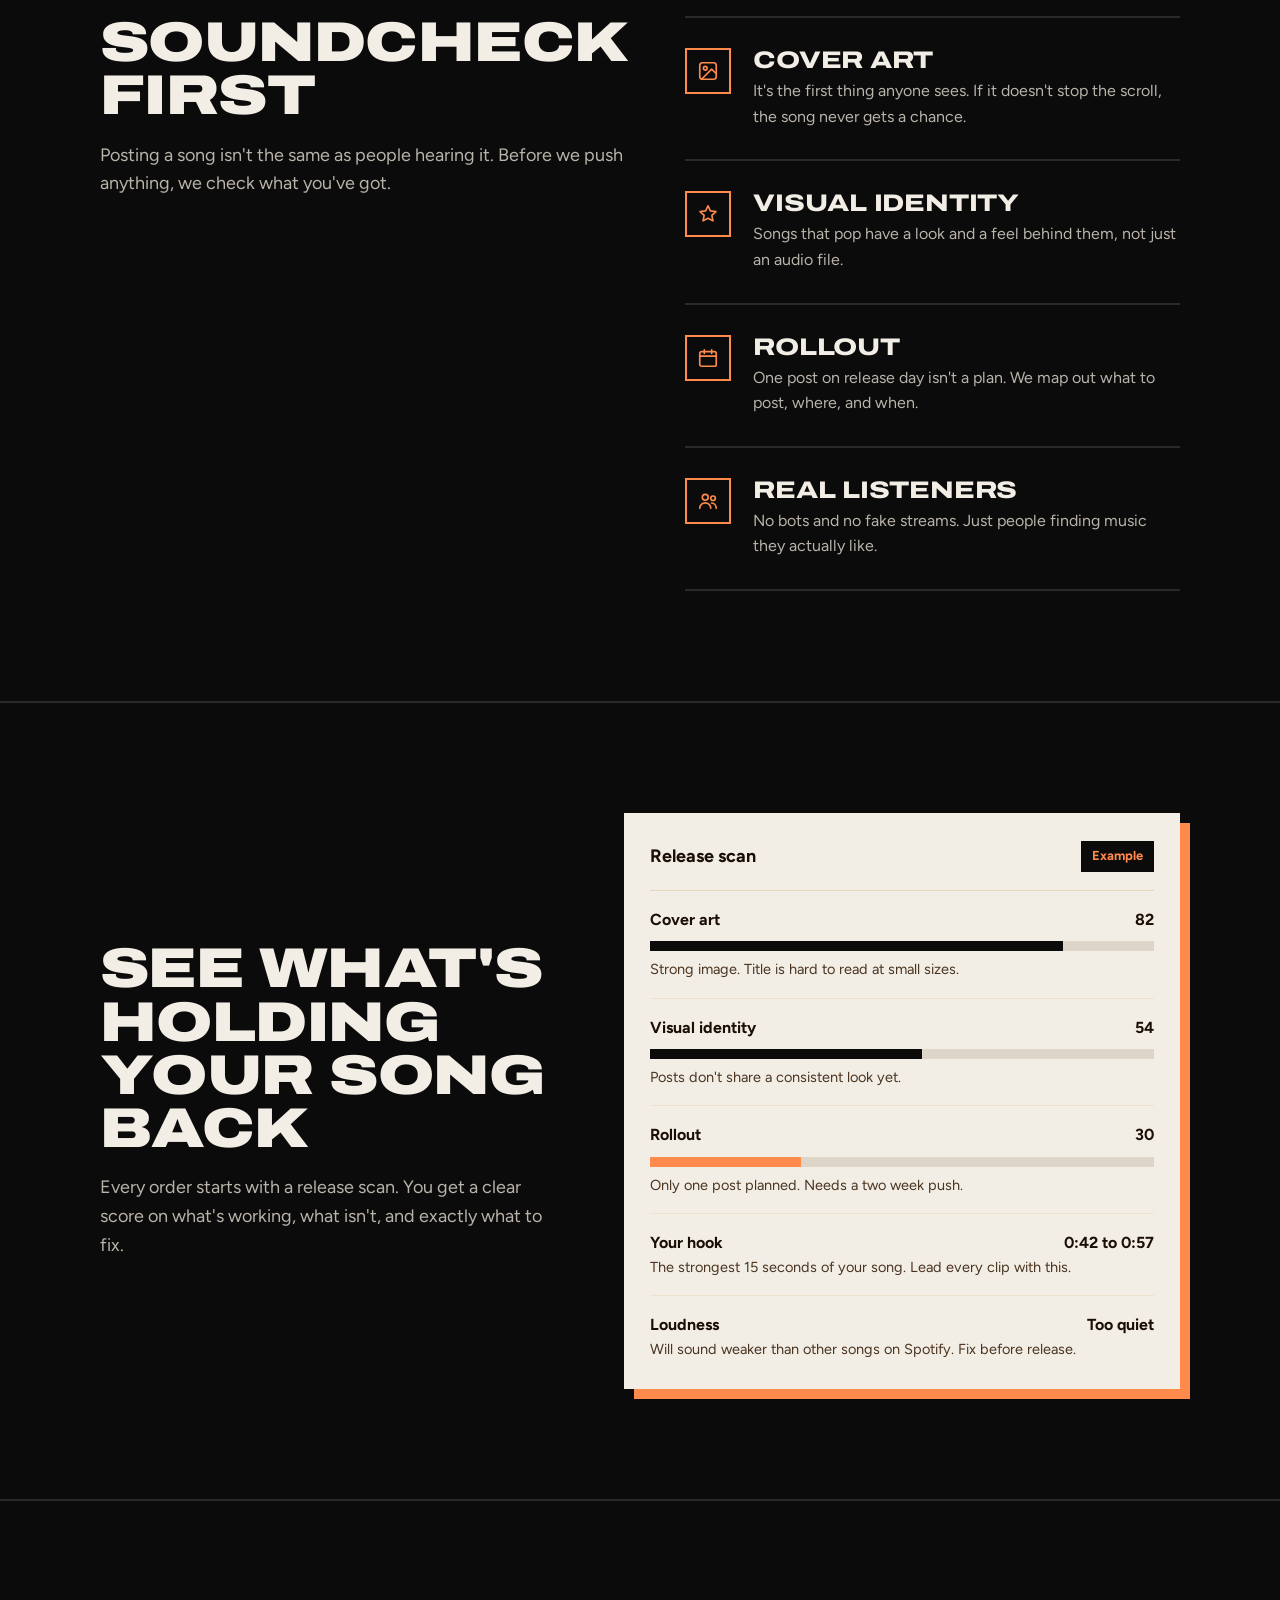
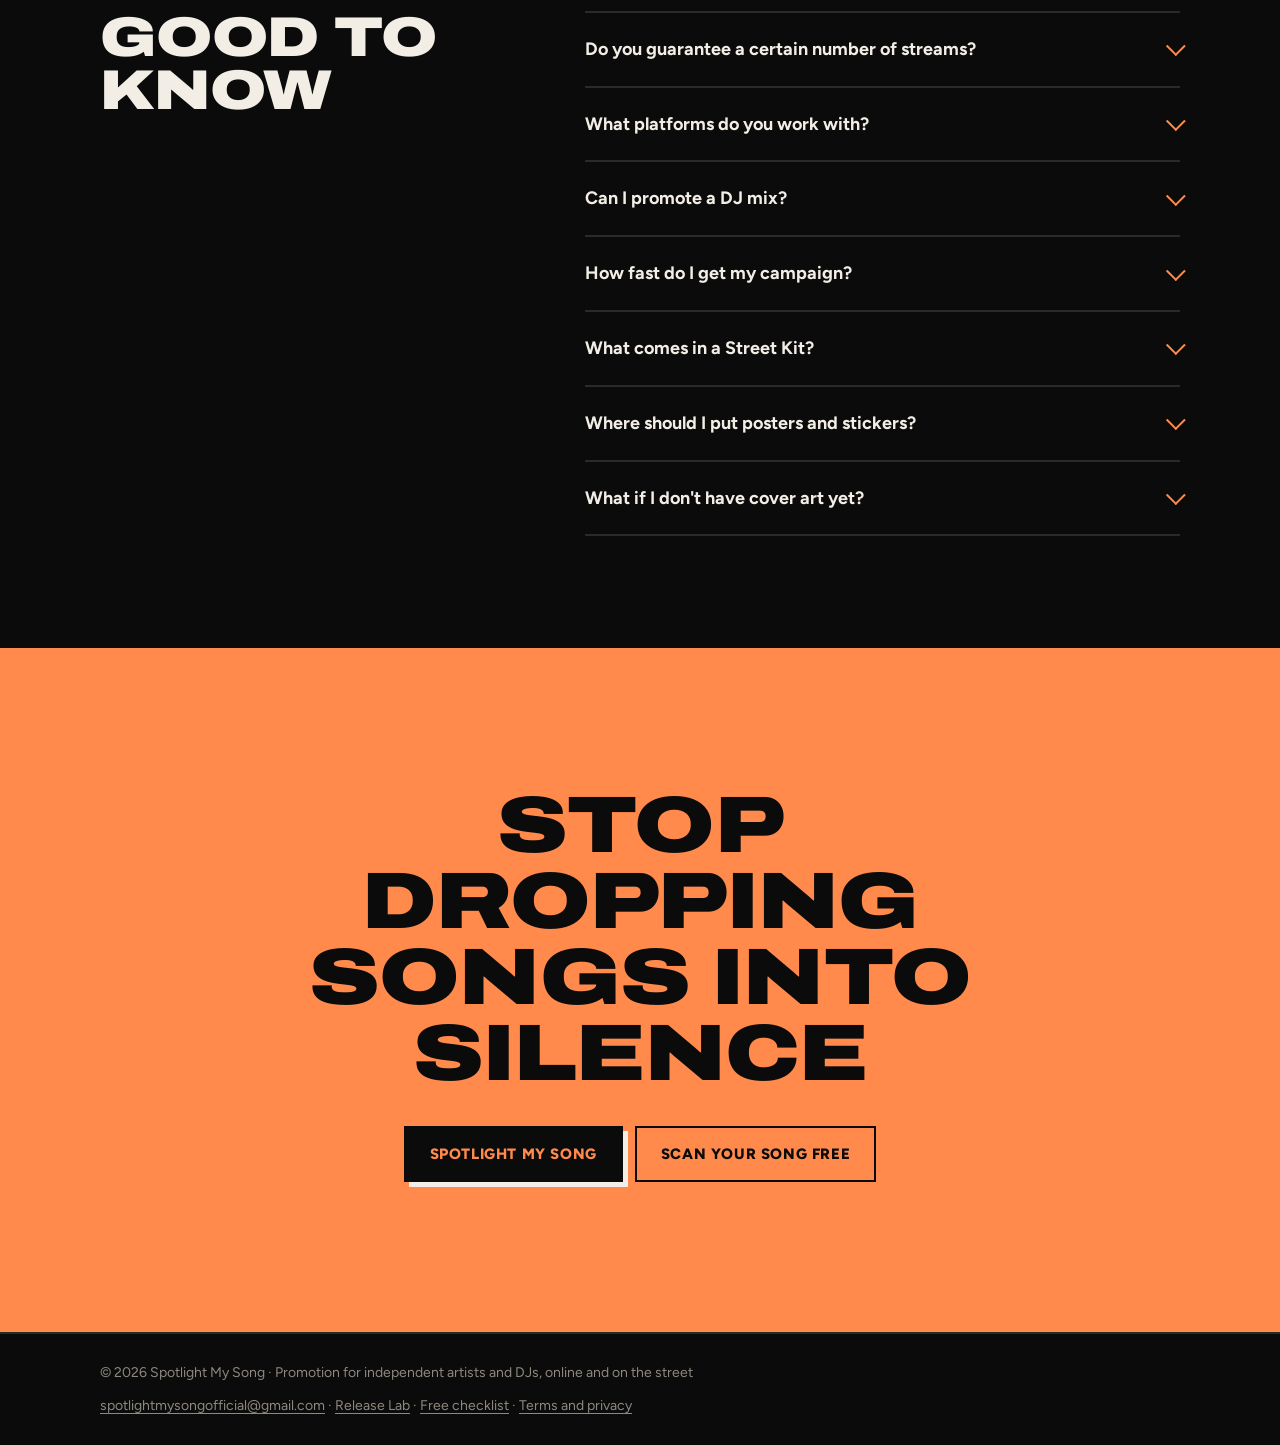
==== commit 5b7f2960: "Cover art: add Stripe payment link" ====
--- a/index.html
+++ b/index.html
@@ -621,7 +621,8 @@
           <span class="admit">One cover, any release</span>
           <div class="price"><sup>$</sup>49</div>
           <span class="once">one time</span>
-          <a href="mailto:spotlightmysongofficial@gmail.com?subject=Cover%20art%20request&body=Song%2C%20EP%2C%20mixtape%20or%20mix%20title%3A%0AArtist%20name%3A%0AGenre%3A%0ARelease%20date%3A%0AStreaming%20or%20SoundCloud%20link%20%28if%20out%29%3A%0A%0AThe%20vibe%20in%20a%20few%20words%3A%0AColors%20you%20want%3A%0ACovers%20you%20like%20%28links%20or%20screenshots%29%3A%0APhotos%20of%20you%20to%20use%20%28optional%2C%20attach%29%3A%0A" class="btn line">Request a cover</a>
+          <a href="https://buy.stripe.com/cNieVcdlX0FIcoJ4gu2ZO03" class="btn line">Get a cover</a>
+          <a href="mailto:spotlightmysongofficial@gmail.com?subject=Cover%20art%20request&body=Song%2C%20EP%2C%20mixtape%20or%20mix%20title%3A%0AArtist%20name%3A%0AGenre%3A%0ARelease%20date%3A%0AStreaming%20or%20SoundCloud%20link%20%28if%20out%29%3A%0A%0AThe%20vibe%20in%20a%20few%20words%3A%0AColors%20you%20want%3A%0ACovers%20you%20like%20%28links%20or%20screenshots%29%3A%0APhotos%20of%20you%20to%20use%20%28optional%2C%20attach%29%3A%0A" class="once" style="display:block;margin-top:10px;text-decoration:underline">Questions first? Email us</a>
         </div>
       </article>
     </div>
@@ -730,7 +731,7 @@
       <details><summary>How fast do I get my campaign?</summary><p>Most orders are delivered within 3 to 5 days after you send your music and cover art.</p></details>
       <details><summary>What comes in a Street Kit?</summary><p>Posters, stickers and flyers designed for your release, each with a QR code that takes people straight to your song. It's printed and shipped to your door with a list of spots in your city to put them up.</p></details>
       <details><summary>Where should I put posters and stickers?</summary><p>Anywhere that welcomes them: record stores, barbershops, coffee shops, venue and campus boards, open mics and your own shows. Always ask first. Promo on property without permission gets torn down and can get you fined.</p></details>
-      <details><summary>What if I don't have cover art yet?</summary><p>We can make it. A custom cover is 49 dollars for any release, with two rounds of revisions. Tap Request a cover in the plans above and tell us the vibe.</p></details>
+      <details><summary>What if I don't have cover art yet?</summary><p>We can make it. A custom cover is 49 dollars for any release, with two rounds of revisions. Tap Get a cover in the plans above, then tell us the vibe.</p></details>
     </div>
   </div>
 </section>
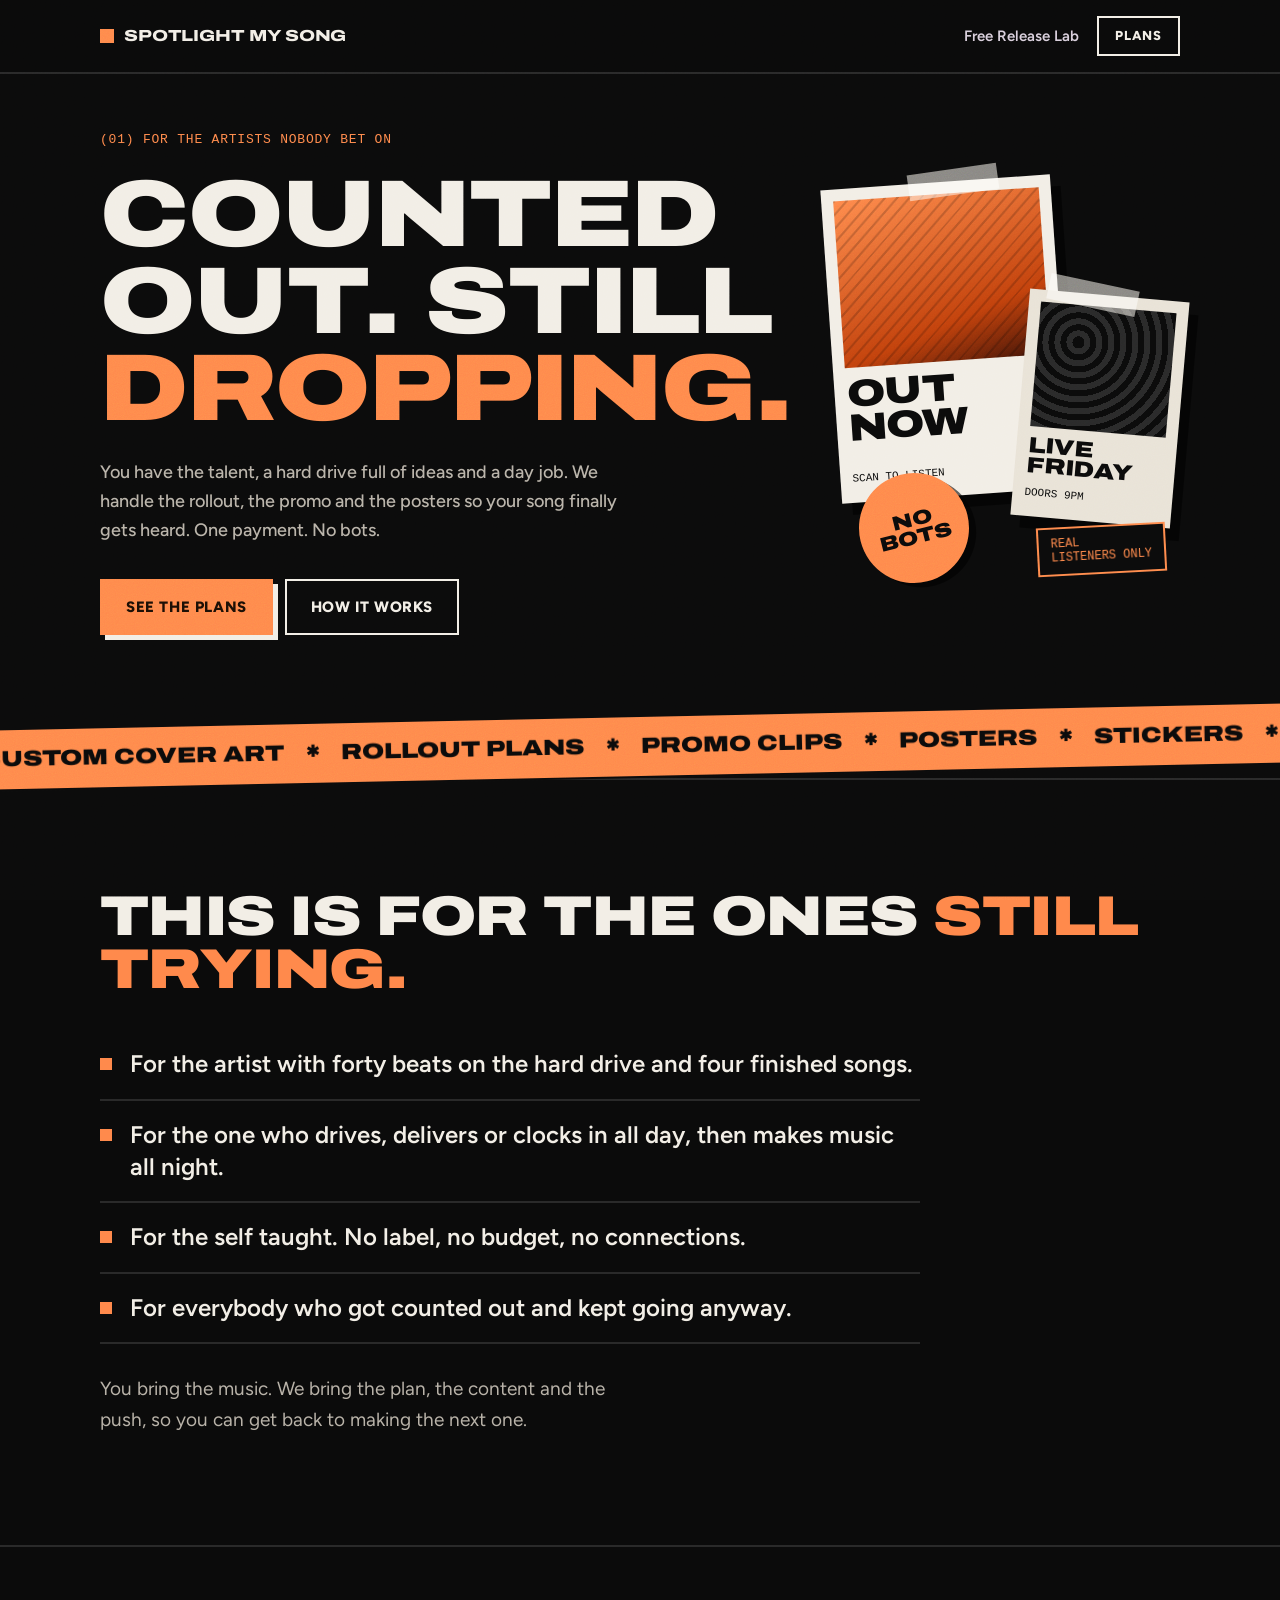
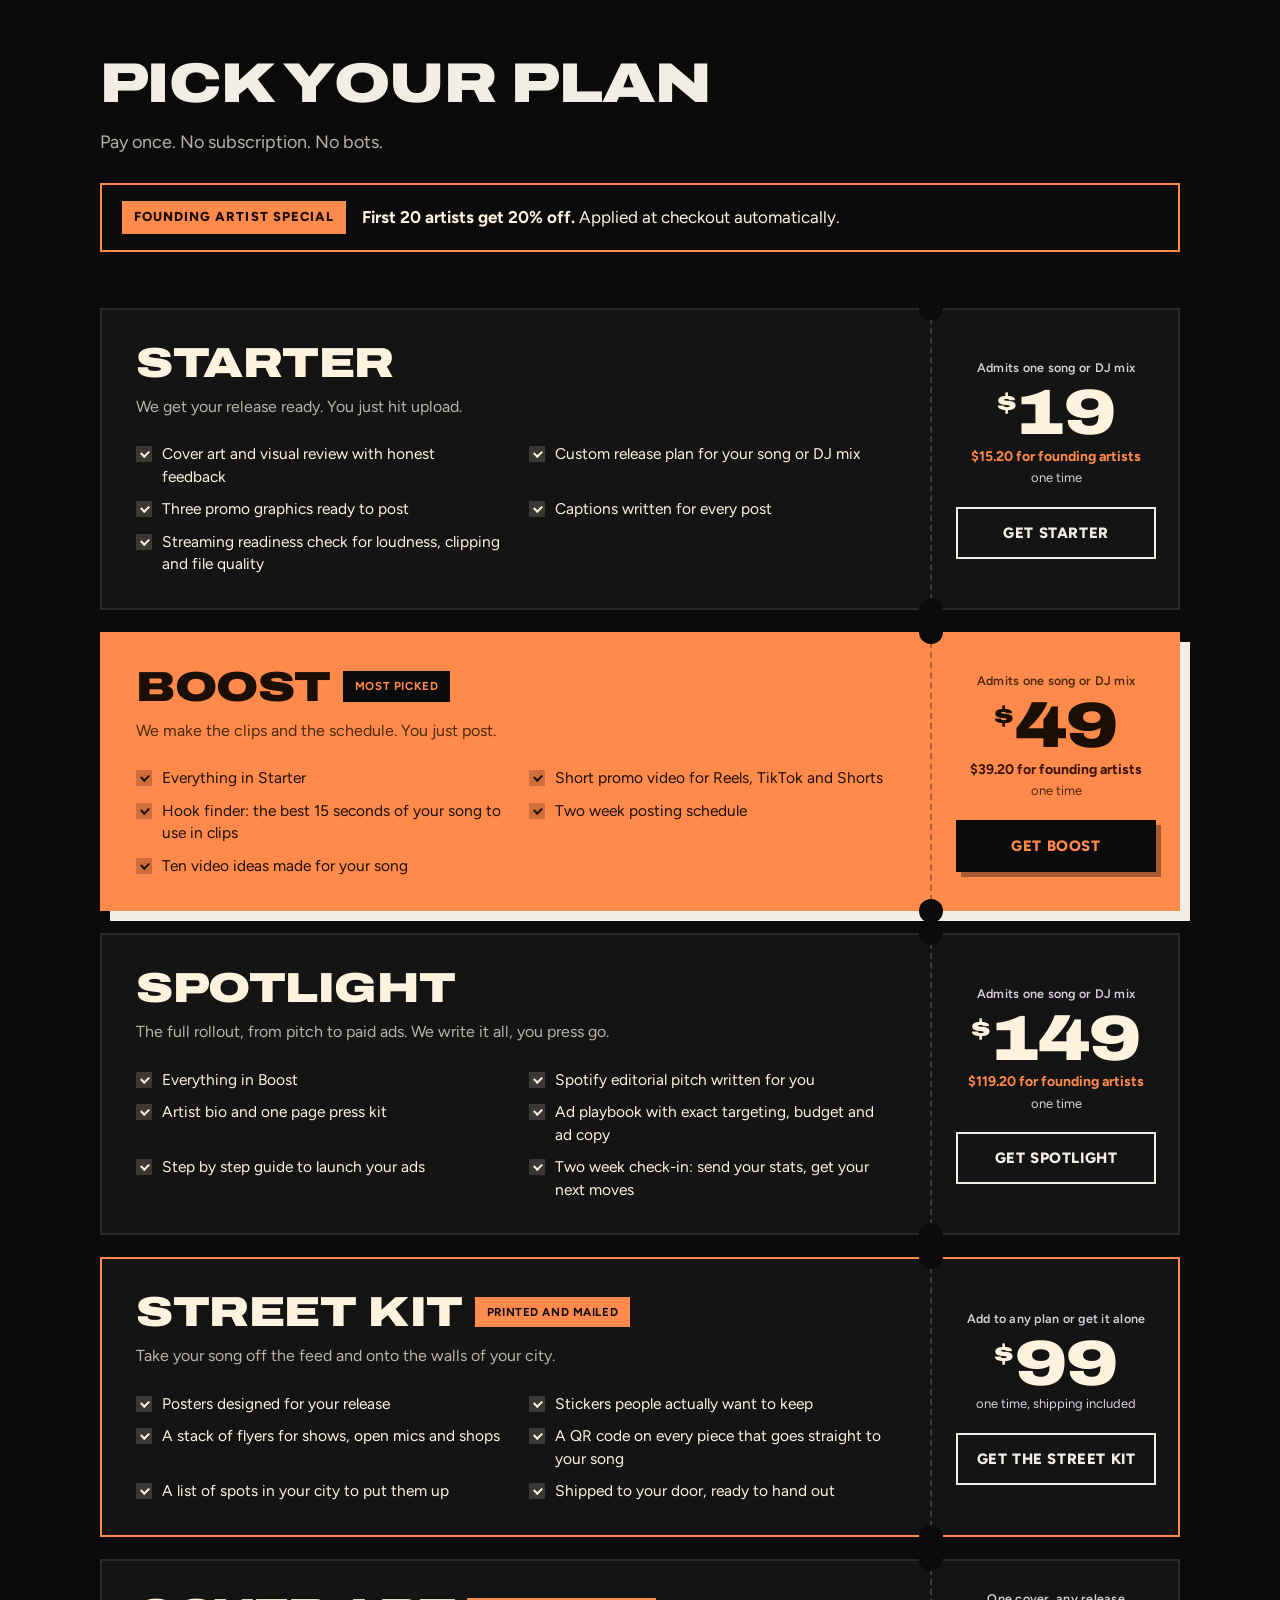
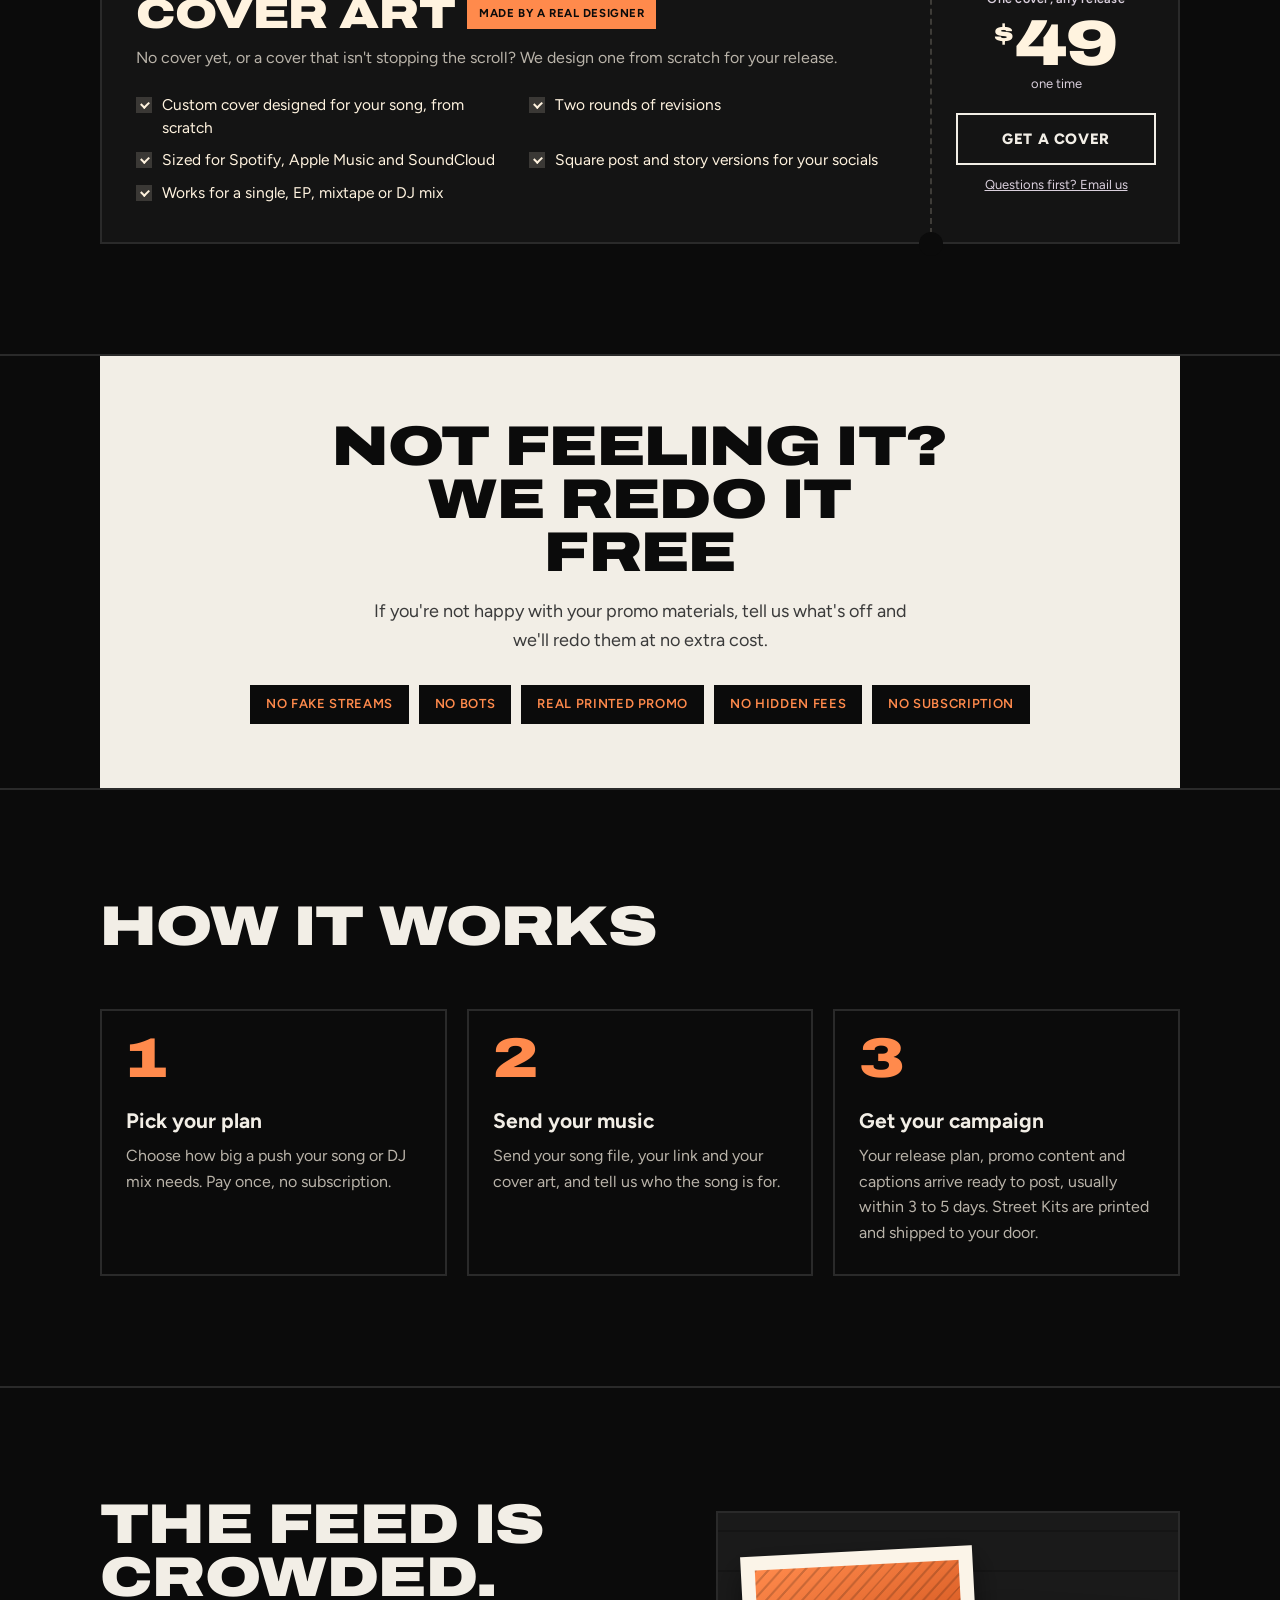
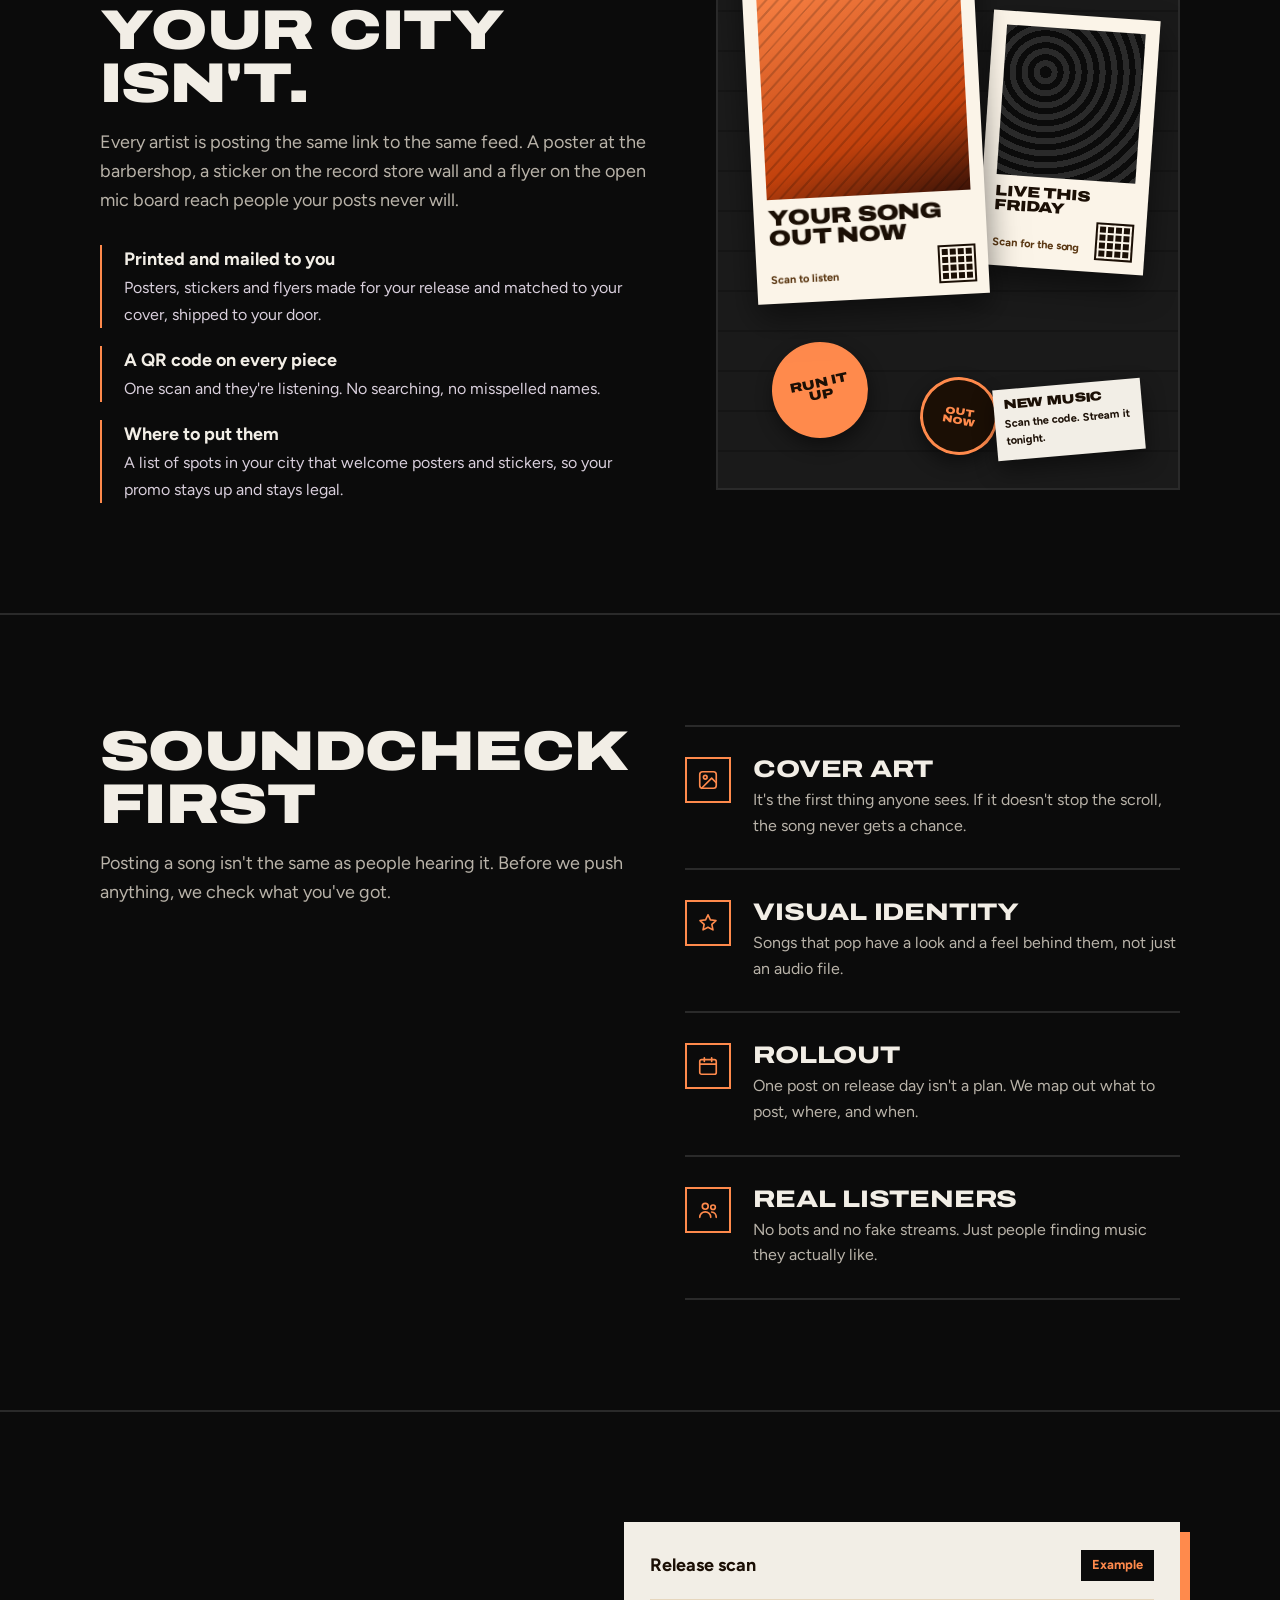
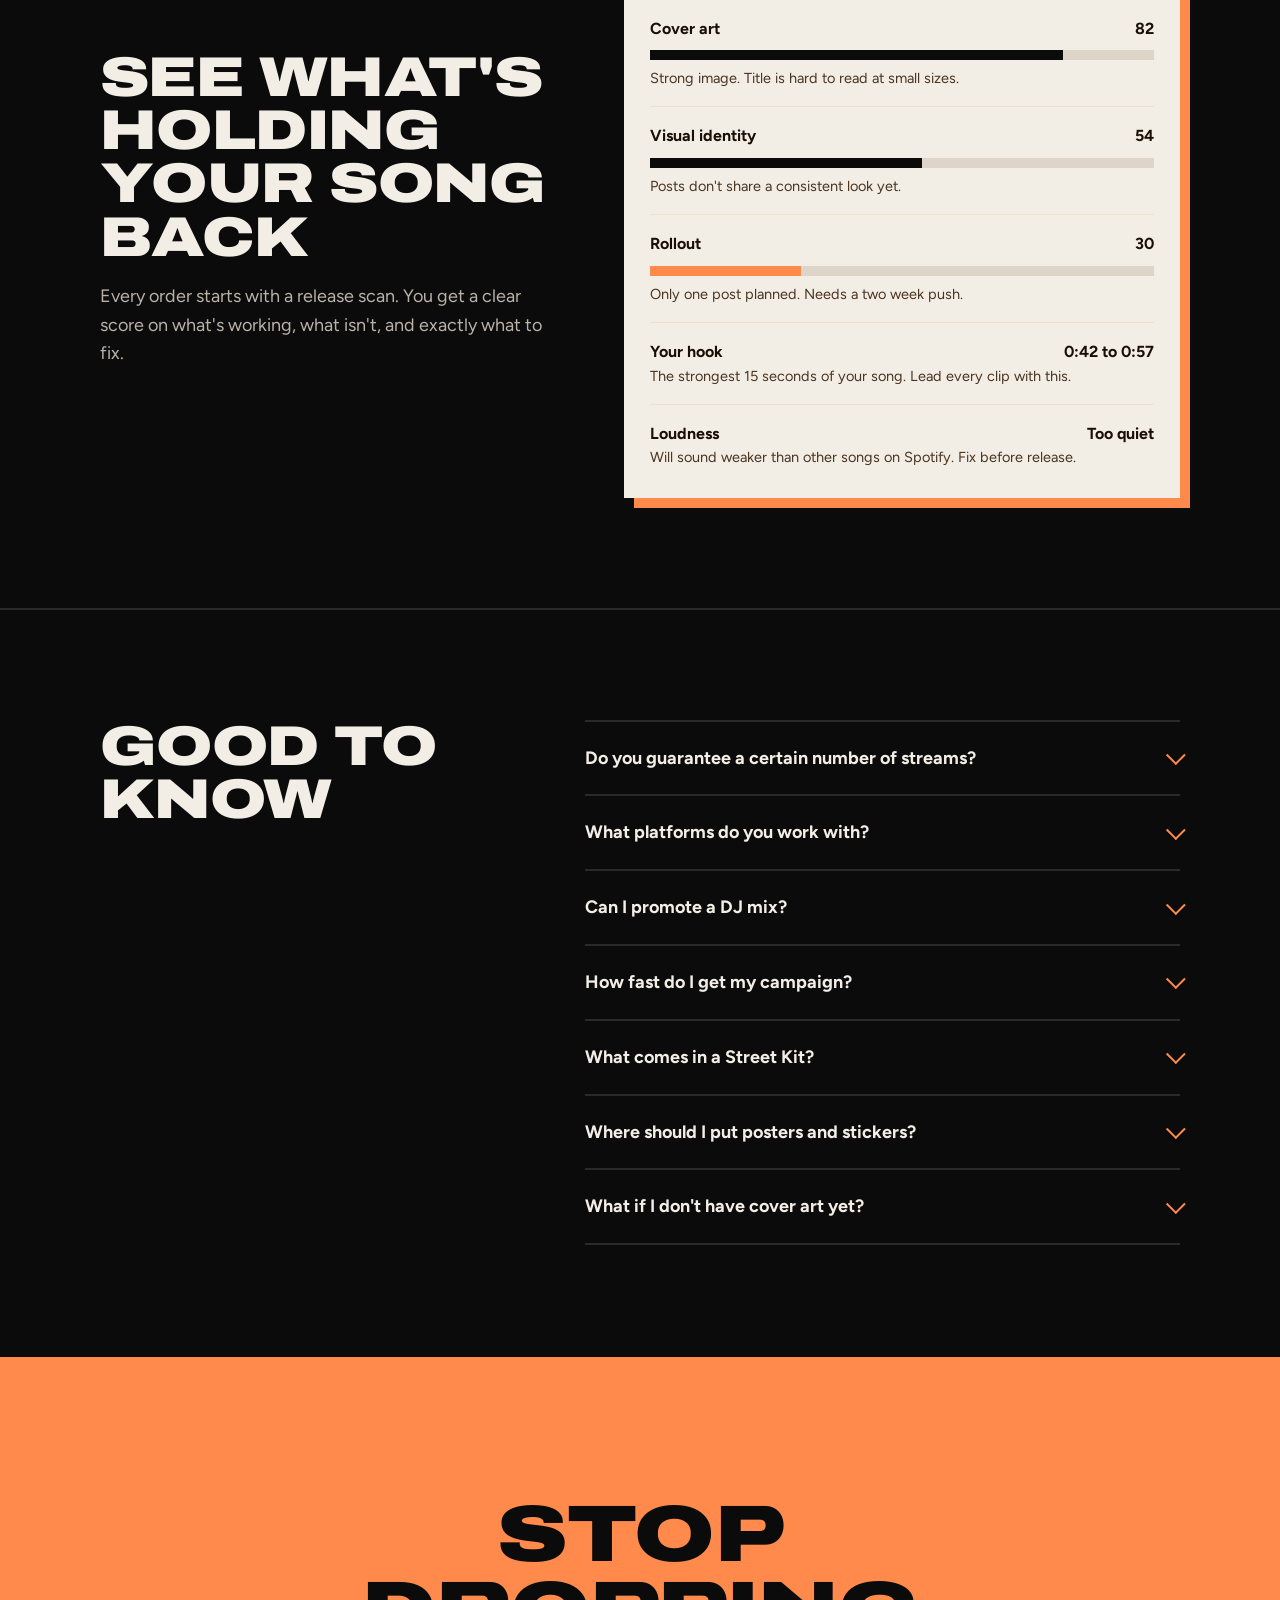
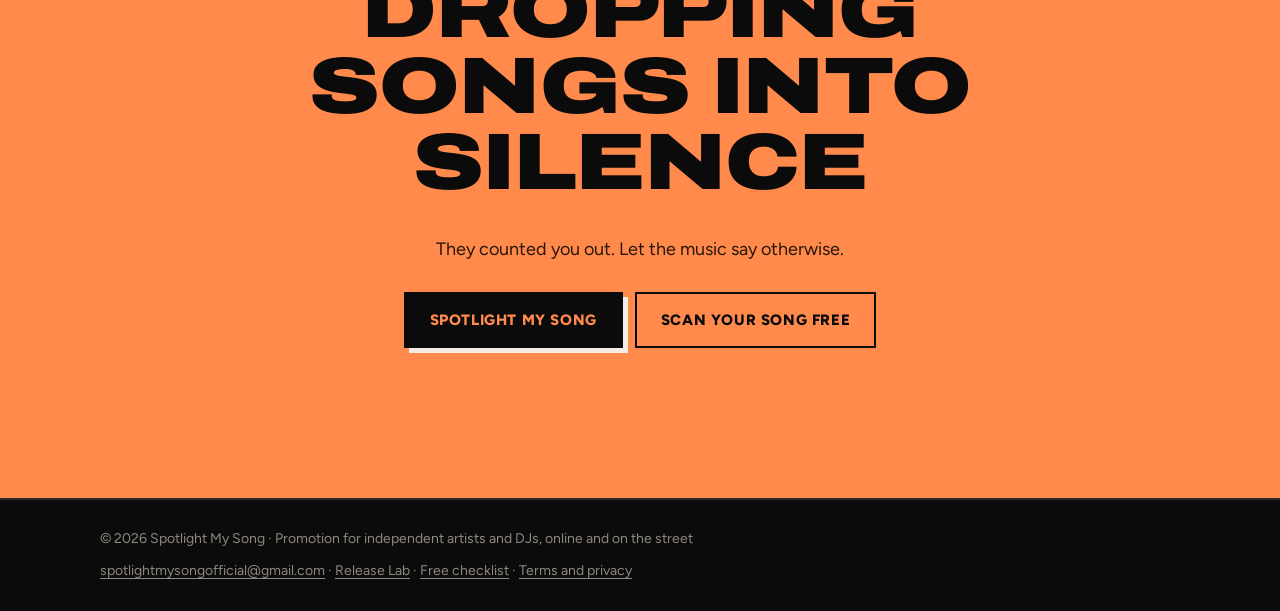
==== commit 1b475f9d: "Homepage voice: for the artists nobody bet on Co-Authored-By: Claude Opus 5.5 <noreply@anthropic.com" ====
--- a/index.html
+++ b/index.html
@@ -20,6 +20,7 @@
 <link rel="preconnect" href="https://fonts.googleapis.com">
 <link rel="preconnect" href="https://fonts.gstatic.com" crossorigin>
 <link href="https://fonts.googleapis.com/css2?family=Big+Shoulders+Display:wght@700;800;900&family=Archivo:wdth,wght@125,800;125,900&family=Figtree:wght@400;500;600;700&display=swap" rel="stylesheet">
+<script>(function(){if(new Date()<new Date(2026,10,1))document.documentElement.classList.add("spooky")})();</script>
 <style>
 :root{
   --night:#0E0A12;
@@ -467,6 +468,43 @@
   .steps li::before{grid-row:span 2;font-size:40px;margin:0}
   .promise .band{padding:40px 20px}
 }
+
+/* ===== Halloween layer: only active while html has .spooky (auto off Nov 1) ===== */
+.hw{display:none}
+.spooky .hw{display:revert}
+.spooky .hw-off{display:none}
+.spooky .moon{display:block;position:absolute;right:-6%;top:-8%;width:46%;aspect-ratio:1;border-radius:50%;
+  background:radial-gradient(circle at 38% 36%,#FFF6E3 0%,#F2E3C4 55%,#D9C29A 100%);
+  box-shadow:0 0 60px 18px rgba(255,214,150,.18),0 0 140px 40px rgba(255,138,76,.10);opacity:.9;z-index:0}
+.spooky .moon::before,.spooky .moon::after{content:"";position:absolute;border-radius:50%;background:rgba(160,130,90,.18)}
+.spooky .moon::before{width:18%;height:18%;left:22%;top:52%}
+.spooky .moon::after{width:11%;height:11%;left:58%;top:28%}
+.spooky .collage .c-poster,.spooky .collage .c-sticker,.spooky .collage .c-tag,.spooky .collage .tape{z-index:1}
+.bats{display:none}
+.spooky .bats{display:block;position:absolute;inset:-12% -10% auto auto;width:70%;height:40%;z-index:2;pointer-events:none}
+.bat{position:absolute;fill:#0B0B0B;filter:drop-shadow(0 0 1px rgba(242,238,230,.35));animation:flap 7s ease-in-out infinite alternate}
+.bat.b1{width:44px;right:18%;top:18%}
+.bat.b2{width:30px;right:52%;top:4%;animation-duration:9s;animation-delay:-3s}
+.bat.b3{width:22px;right:4%;top:46%;animation-duration:11s;animation-delay:-6s}
+@keyframes flap{0%{transform:translate(0,0) rotate(-6deg)}50%{transform:translate(-10px,6px) rotate(4deg)}100%{transform:translate(6px,-4px) rotate(-2deg)}}
+.web{display:none}
+.spooky .web{display:block;position:absolute;width:150px;height:150px;opacity:.16;pointer-events:none;stroke:var(--xpaper);fill:none;stroke-width:1}
+.spooky .plans,.spooky .hero{position:relative}
+.spooky .plans .web{right:0;top:0;transform:scaleX(-1)}
+.spooky .hero .web{left:0;top:58px}
+.spooky .ticker{background:linear-gradient(90deg,#FF7A1A,#FF8A4C 50%,#FF7A1A)}
+.hw-note{margin-top:14px;font-family:ui-monospace,Menlo,monospace;font-size:13px;letter-spacing:.04em;text-transform:uppercase;color:var(--xorange)}
+@media (max-width:860px){.spooky .hero .web,.spooky .plans .web{width:96px;height:96px}}
+@media (prefers-reduced-motion:reduce){.bat{animation:none}}
+
+/* who it's for */
+.who{background:var(--xink)}
+.who .h2 em{font-style:normal;color:var(--xorange)}
+.who-list{list-style:none;margin:34px 0 0;padding:0;display:grid;gap:0;max-width:820px}
+.who-list li{padding:18px 0 18px 30px;border-bottom:2px solid var(--xline2);font-size:clamp(18px,2.2vw,24px);font-weight:600;line-height:1.35;color:var(--xpaper);position:relative}
+.who-list li::before{content:"";position:absolute;left:0;top:28px;width:12px;height:12px;background:var(--xorange)}
+.who-close{margin-top:30px;max-width:46ch;font-size:19px;color:#B9B3A9}
+@media (max-width:860px){.who-list li::before{top:25px}}
 </style>
 </head>
 <body>
@@ -482,21 +520,23 @@
 </nav>
 
 <header class="hero">
+  <svg class="web" viewBox="0 0 150 150" aria-hidden="true"><path d="M0 0L150 40M0 0L120 120M0 0L40 150M0 0L150 0M0 0L0 150"/><path d="M30 0Q26 14 29 8Q20 20 10 26Q16 22 0 30"/><path d="M70 0Q62 26 66 19Q48 44 24 58Q36 50 0 68"/><path d="M112 0Q100 40 104 30Q76 70 38 92Q56 80 0 106"/><path d="M150 6Q136 58 140 44Q104 98 52 128Q76 112 0 146"/></svg>
   <canvas id="dust" aria-hidden="true" hidden></canvas>
   <svg id="crowd" viewBox="0 0 1200 320" aria-hidden="true" hidden></svg>
   <div class="wrap hero-grid">
     <div class="hero-copy">
-      <span class="kicker">(01) For independent artists and DJs</span>
-      <h1 class="display">Your song deserves a <em>crowd.</em></h1>
-      <p>Rollout plans, promo content and real posters on real walls. One payment. No bots.</p>
+      <span class="kicker hw-off">(01) For the artists nobody bet on</span><span class="kicker hw">(10/31) Halloween drop season</span>
+      <h1 class="display">Counted out. Still <em>dropping.</em></h1>
+      <p>You have the talent, a hard drive full of ideas and a day job. We handle the rollout, the promo and the posters so your song finally gets heard. One payment. No bots.</p>
       <div class="cta-row">
         <a href="#plans" class="btn">See the plans</a>
         <a href="#how" class="btn line">How it works</a>
       </div>
     </div>
     <div class="collage" aria-hidden="true">
+      <span class="moon hw"></span><div class="bats"><svg class="bat b1" viewBox="0 0 24 12"><path d="M0 6C4 2 8 2 10 5C11 3 13 3 14 5C16 2 20 2 24 6C20 5 18 7 17 9C15 7 13 8 12 10C11 8 9 7 7 9C6 7 4 5 0 6Z"/></svg><svg class="bat b2" viewBox="0 0 24 12"><path d="M0 6C4 2 8 2 10 5C11 3 13 3 14 5C16 2 20 2 24 6C20 5 18 7 17 9C15 7 13 8 12 10C11 8 9 7 7 9C6 7 4 5 0 6Z"/></svg><svg class="bat b3" viewBox="0 0 24 12"><path d="M0 6C4 2 8 2 10 5C11 3 13 3 14 5C16 2 20 2 24 6C20 5 18 7 17 9C15 7 13 8 12 10C11 8 9 7 7 9C6 7 4 5 0 6Z"/></svg></div>
       <div class="c-poster c1"><span class="c-art"></span><b>Out now</b><small>Scan to listen <i class="qr"></i></small></div>
-      <div class="c-poster c2"><span class="c-art"></span><b>Live Friday</b><small>Doors 9pm</small></div>
+      <div class="c-poster c2"><span class="c-art"></span><b class="hw-off">Live Friday</b><b class="hw">Halloween night</b><small>Doors 9pm</small></div>
       <span class="tape t1"></span><span class="tape t2"></span>
       <div class="c-sticker">No<br>bots</div>
       <div class="c-tag">Real<br>listeners only</div>
@@ -509,12 +549,27 @@
   <span>Custom cover art</span><span>Rollout plans</span><span>Promo clips</span><span>Posters</span><span>Stickers</span><span>Flyers</span><span>No bots</span><span>No fake streams</span><span>One payment</span>
 </div></div>
 
+<section class="who" id="who">
+  <div class="wrap">
+    <h2 class="display h2">This is for the ones <em>still trying.</em></h2>
+    <ul class="who-list">
+      <li>For the artist with forty beats on the hard drive and four finished songs.</li>
+      <li>For the one who drives, delivers or clocks in all day, then makes music all night.</li>
+      <li>For the self taught. No label, no budget, no connections.</li>
+      <li>For everybody who got counted out and kept going anyway.</li>
+    </ul>
+    <p class="who-close">You bring the music. We bring the plan, the content and the push, so you can get back to making the next one.</p>
+  </div>
+</section>
+
 <section class="plans" id="plans">
+  <svg class="web" viewBox="0 0 150 150" aria-hidden="true"><path d="M0 0L150 40M0 0L120 120M0 0L40 150M0 0L150 0M0 0L0 150"/><path d="M30 0Q26 14 29 8Q20 20 10 26Q16 22 0 30"/><path d="M70 0Q62 26 66 19Q48 44 24 58Q36 50 0 68"/><path d="M112 0Q100 40 104 30Q76 70 38 92Q56 80 0 106"/><path d="M150 6Q136 58 140 44Q104 98 52 128Q76 112 0 146"/></svg>
   <div class="wrap">
     <div class="plans-head">
       <div>
         <h2 class="display h2">Pick your plan</h2>
         <p class="sub">Pay once. No subscription. No bots.</p>
+        <p class="hw-note hw">Dropping for Halloween? Order by Sunday, Oct 25 to have your rollout ready before the 31st.</p>
       </div>
     </div>
     <div class="founding" id="founding" hidden>
@@ -526,7 +581,7 @@
       <article class="ticket">
         <div class="main">
           <div class="top"><h3>Starter</h3></div>
-          <p class="pitch">Get your release ready the right way.</p>
+          <p class="pitch">We get your release ready. You just hit upload.</p>
           <ul>
             <li>Cover art and visual review with honest feedback</li>
             <li>Custom release plan for your song or DJ mix</li>
@@ -546,7 +601,7 @@
       <article class="ticket vip">
         <div class="main">
           <div class="top"><h3>Boost</h3><span class="tag">Most picked</span></div>
-          <p class="pitch">Build real momentum around your drop.</p>
+          <p class="pitch">We make the clips and the schedule. You just post.</p>
           <ul>
             <li>Everything in Starter</li>
             <li>Short promo video for Reels, TikTok and Shorts</li>
@@ -566,7 +621,7 @@
       <article class="ticket">
         <div class="main">
           <div class="top"><h3>Spotlight</h3></div>
-          <p class="pitch">The full rollout, from pitch to paid ads.</p>
+          <p class="pitch">The full rollout, from pitch to paid ads. We write it all, you press go.</p>
           <ul>
             <li>Everything in Boost</li>
             <li>Spotify editorial pitch written for you</li>
@@ -601,7 +656,7 @@
           <span class="admit">Add to any plan or get it alone</span>
           <div class="price"><sup>$</sup>99</div>
           <span class="once">one time, shipping included</span>
-          <a href="#" class="btn line" data-plan="streetkit">Get the Street Kit</a>
+          <a href="https://buy.stripe.com/fZubJ081D88a1K528m2ZO04" class="btn line" data-plan="streetkit">Get the Street Kit</a>
         </div>
       </article>
 
@@ -741,6 +796,7 @@
   <div class="beam" style="left:70%;--r:16deg;--r2:6deg;--d:8s" aria-hidden="true"></div>
   <div class="wrap">
     <h2 class="display h2">Stop dropping songs into silence</h2>
+    <p class="sub" style="margin:14px auto 28px;color:#2A1608">They counted you out. Let the music say otherwise.</p>
     <div class="cta-row"><a href="#plans" class="btn">Spotlight my song</a><a href="/lab/" class="btn line">Scan your song free</a></div>
   </div>
 </section>
@@ -765,13 +821,13 @@
   starter: "https://buy.stripe.com/28E28qdlX9ce2O96oC2ZO02",
   boost: "https://buy.stripe.com/dRmcN4a9Lbkm0G17sG2ZO01",
   spotlight: "https://buy.stripe.com/8x200i81DgEG60l7sG2ZO00",
-  streetkit: ""
+  streetkit: "https://buy.stripe.com/fZubJ081D88a1K528m2ZO04"
 };
 
 document.querySelectorAll("[data-plan]").forEach(function(btn){
   var url = PAY_LINKS[btn.getAttribute("data-plan")];
   if (url) {
-    if (FOUNDING.on) {
+    if (FOUNDING.on && btn.getAttribute("data-plan") !== "streetkit") {
       url += (url.indexOf("?") < 0 ? "?" : "&") + "prefilled_promo_code=" + FOUNDING.code;
       var pr = btn.parentNode.querySelector(".price");
       if (pr && !btn.parentNode.querySelector(".fprice")) {
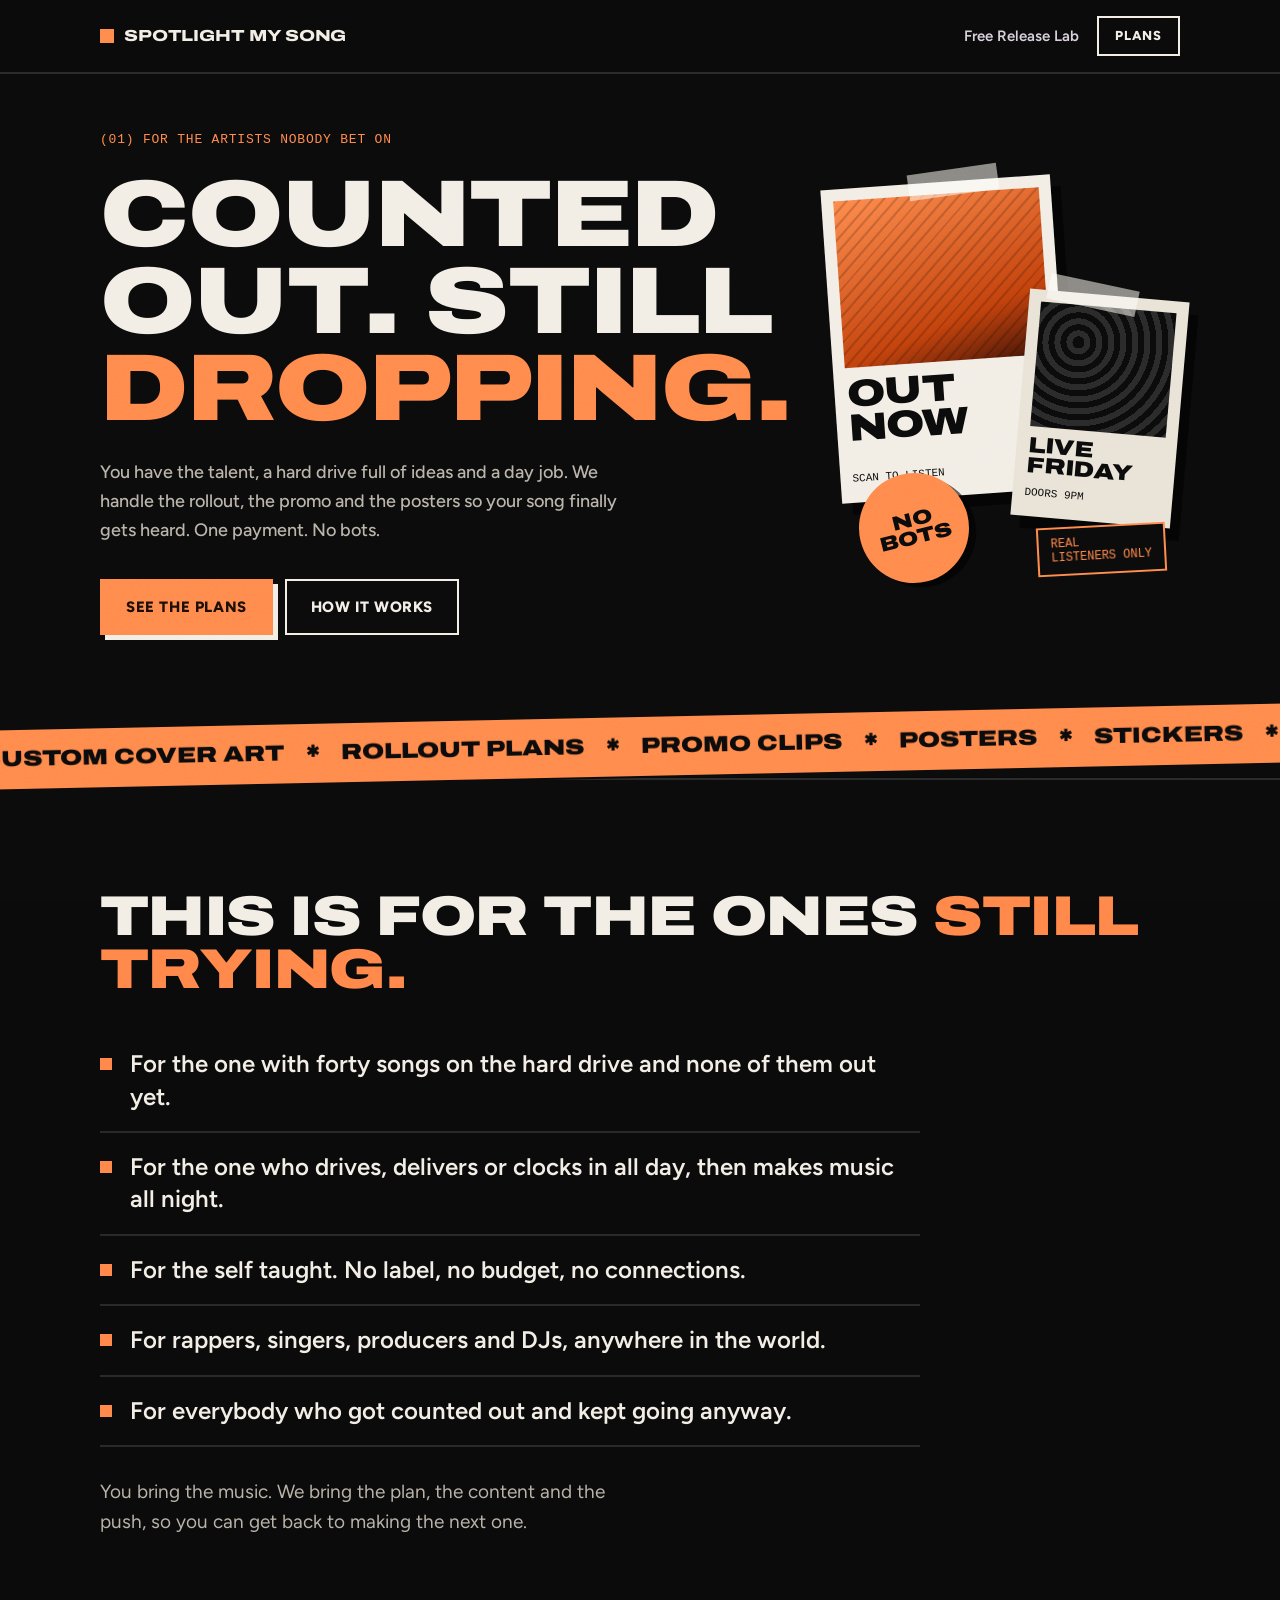
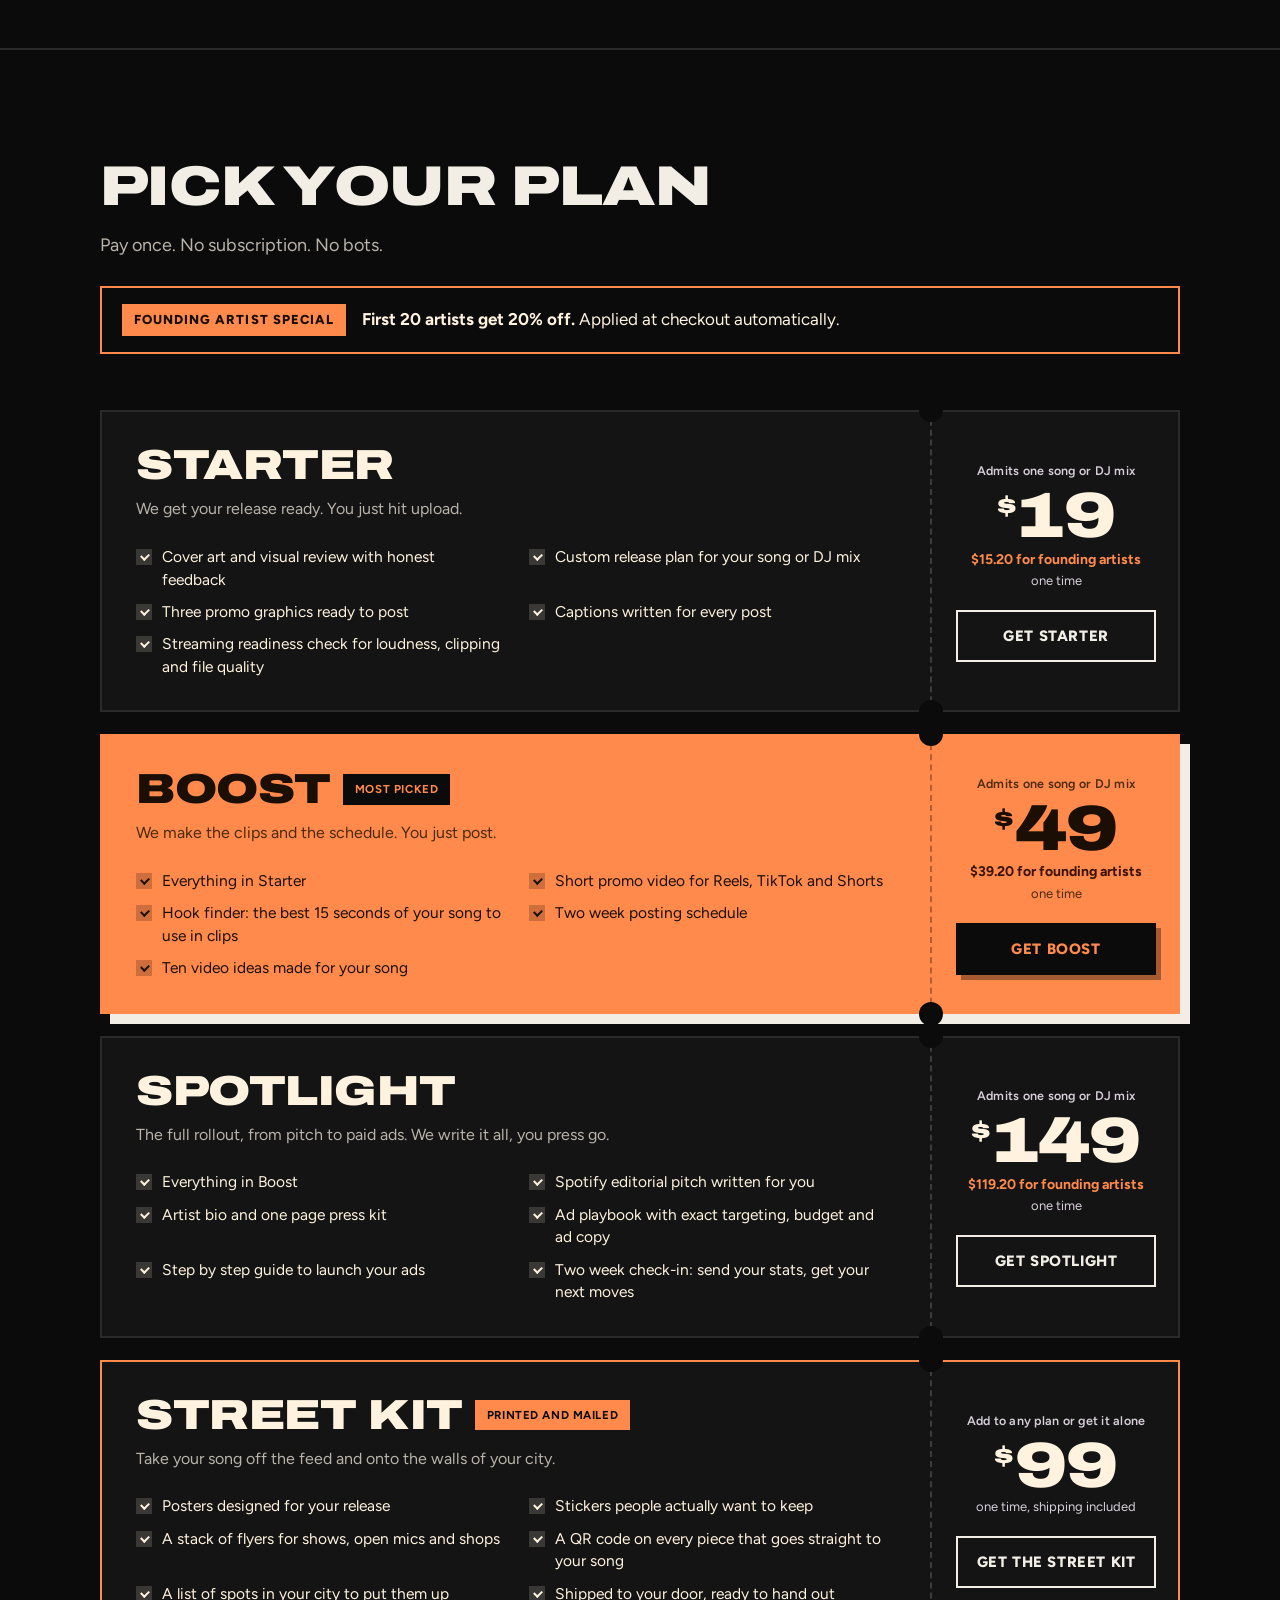
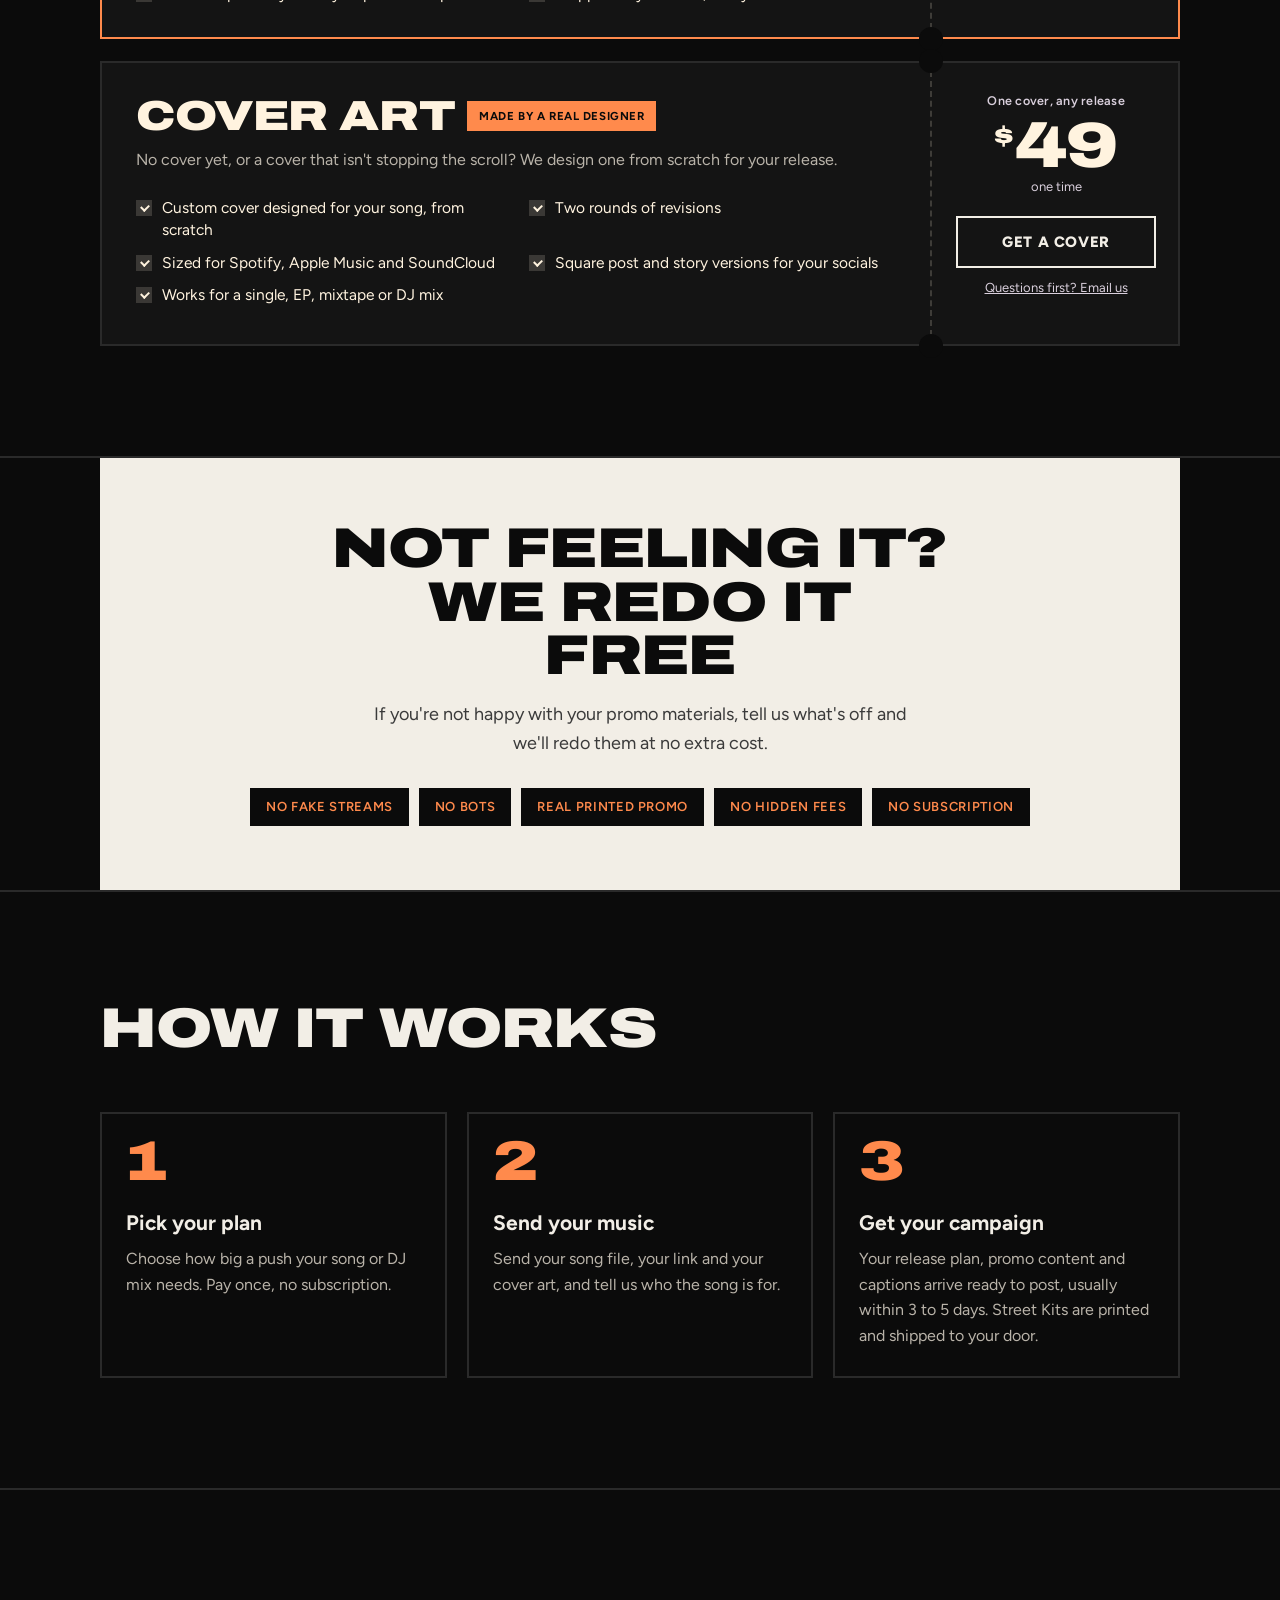
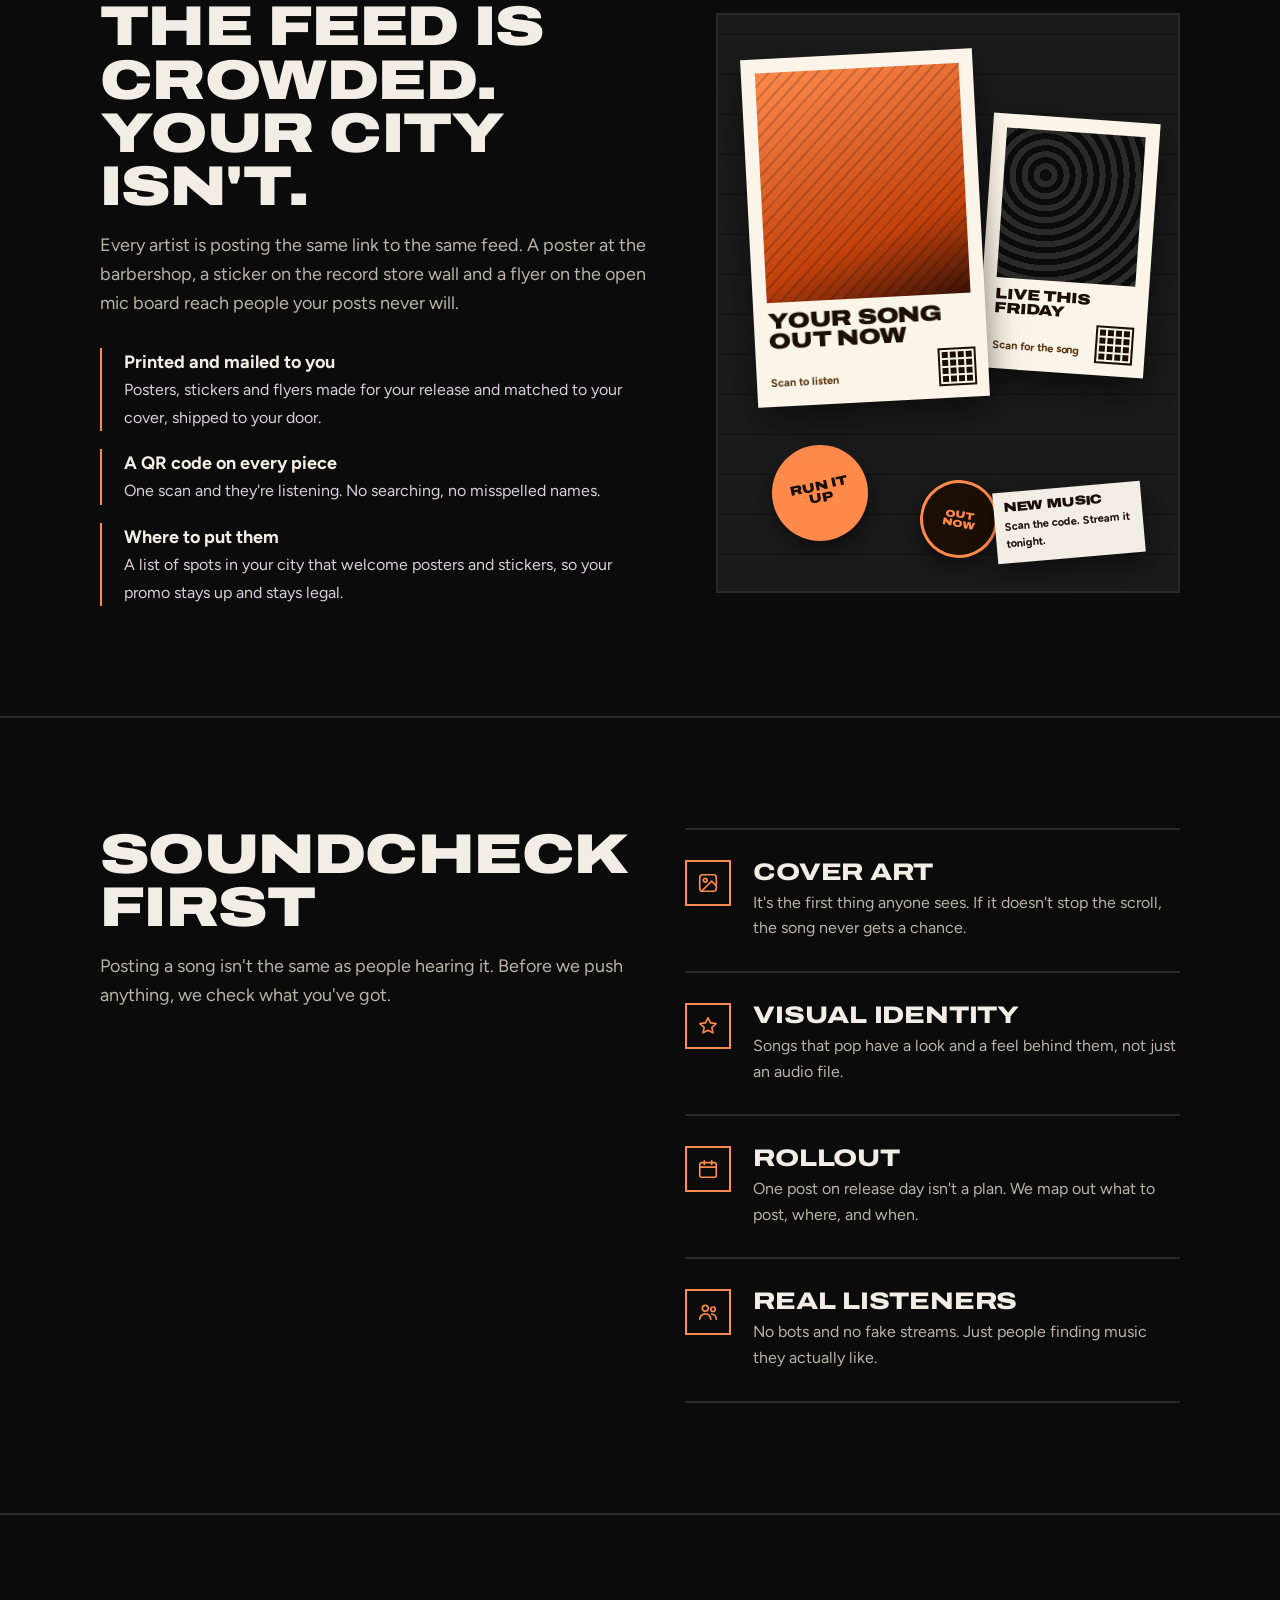
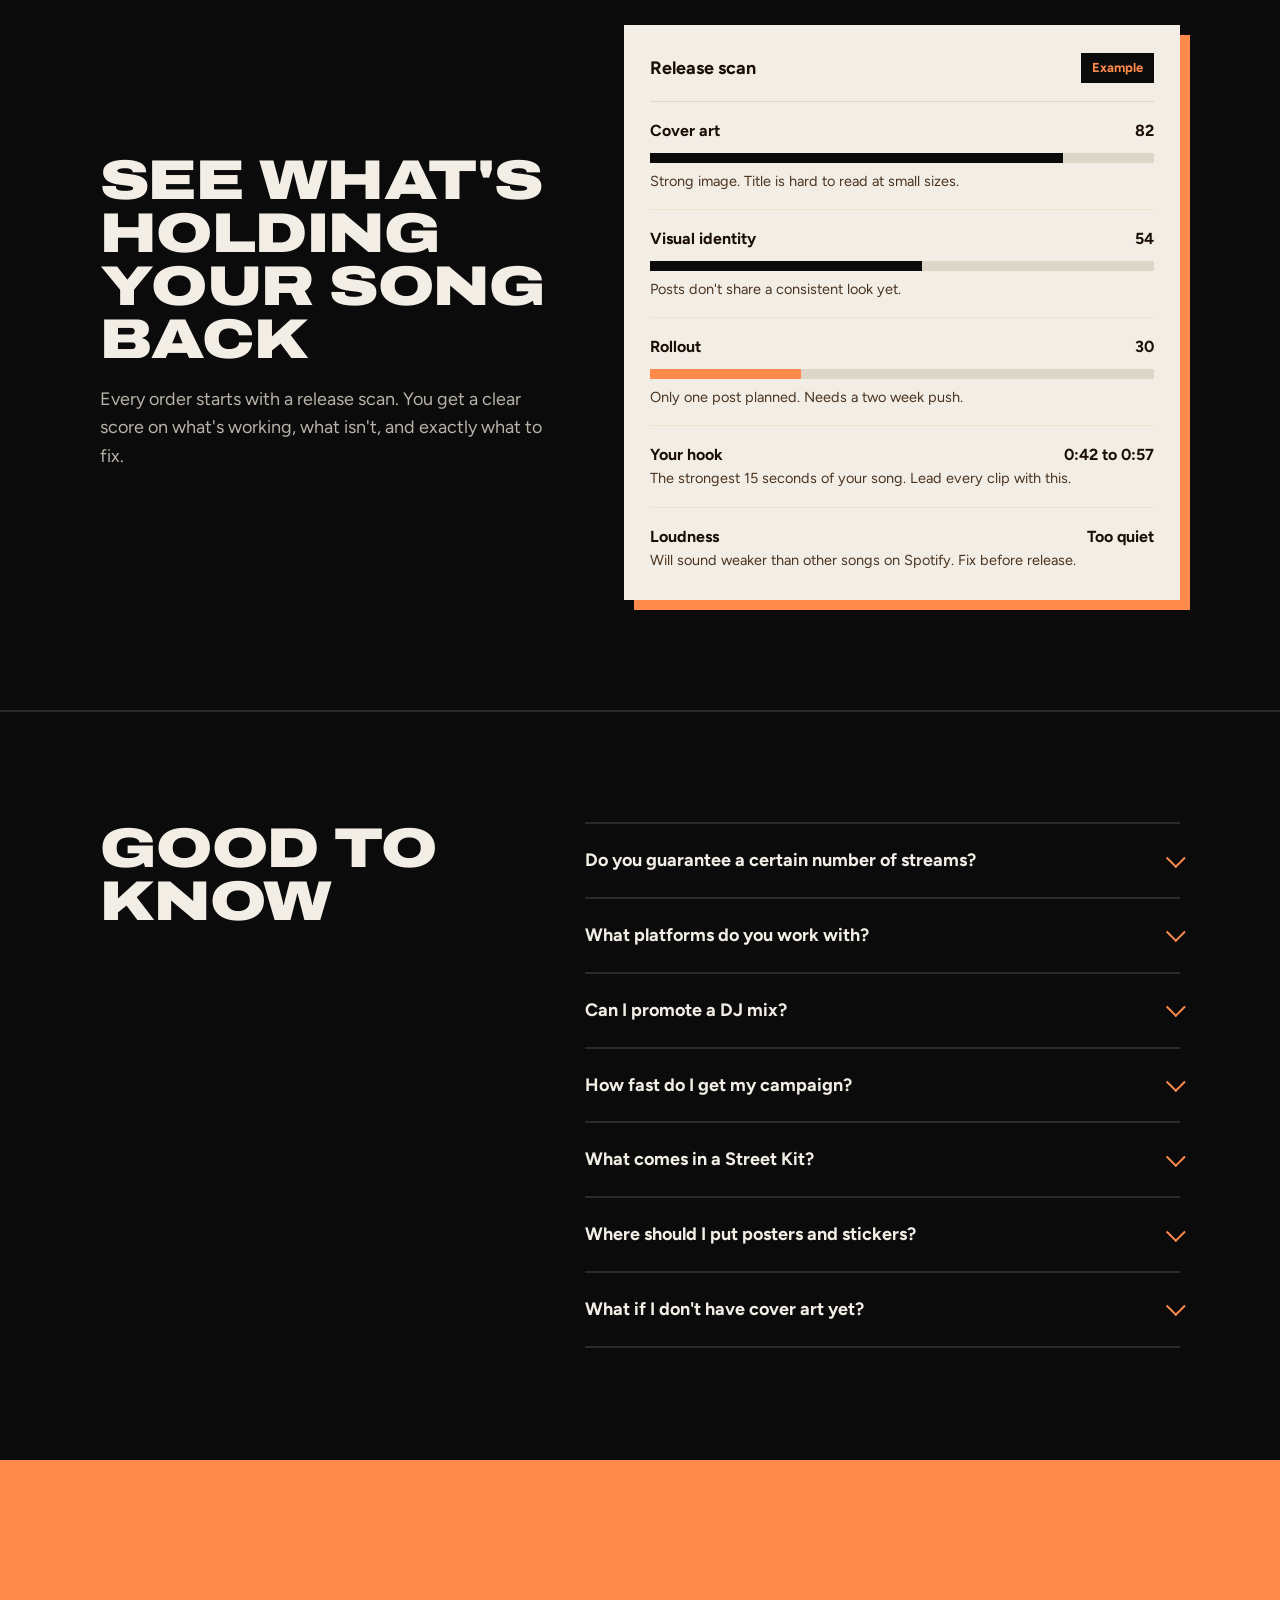
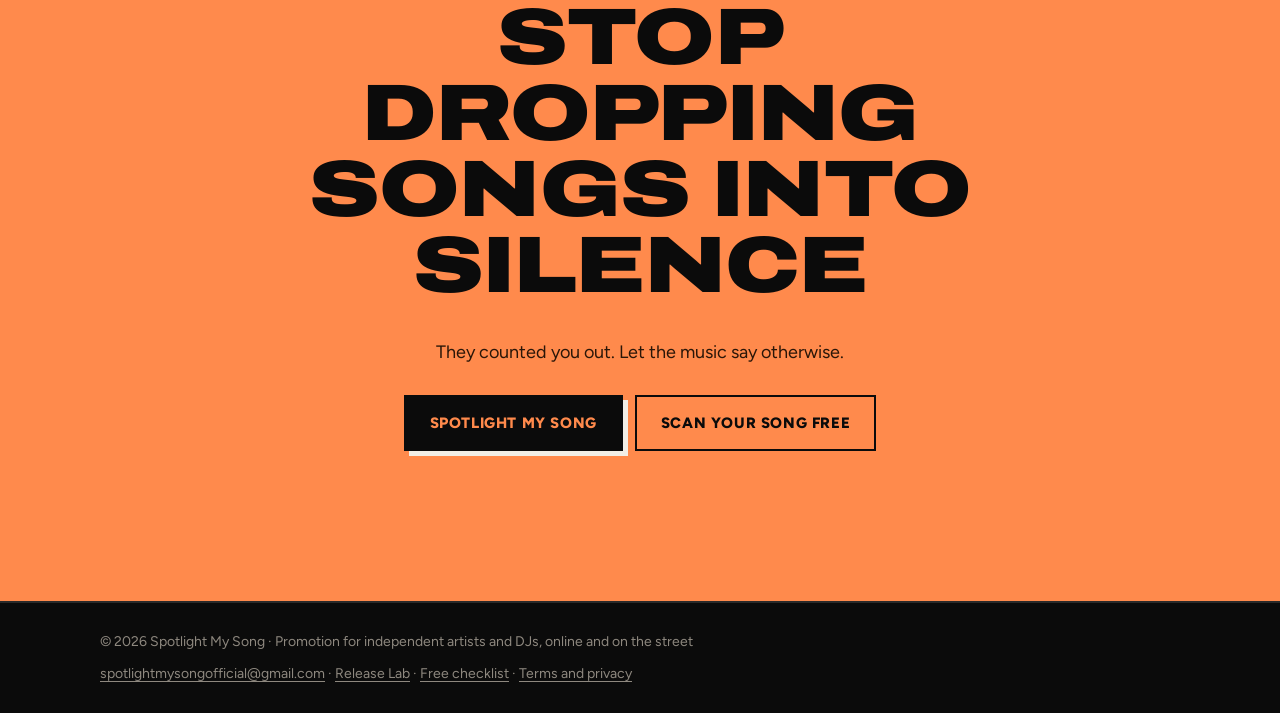
==== commit b6d348a7: "Who section: songs not beats, every kind of music maker, worldwide Co-Authored-By: Claude Opus 5.5 <" ====
--- a/index.html
+++ b/index.html
@@ -553,9 +553,10 @@
   <div class="wrap">
     <h2 class="display h2">This is for the ones <em>still trying.</em></h2>
     <ul class="who-list">
-      <li>For the artist with forty beats on the hard drive and four finished songs.</li>
+      <li>For the one with forty songs on the hard drive and none of them out yet.</li>
       <li>For the one who drives, delivers or clocks in all day, then makes music all night.</li>
       <li>For the self taught. No label, no budget, no connections.</li>
+      <li>For rappers, singers, producers and DJs, anywhere in the world.</li>
       <li>For everybody who got counted out and kept going anyway.</li>
     </ul>
     <p class="who-close">You bring the music. We bring the plan, the content and the push, so you can get back to making the next one.</p>
